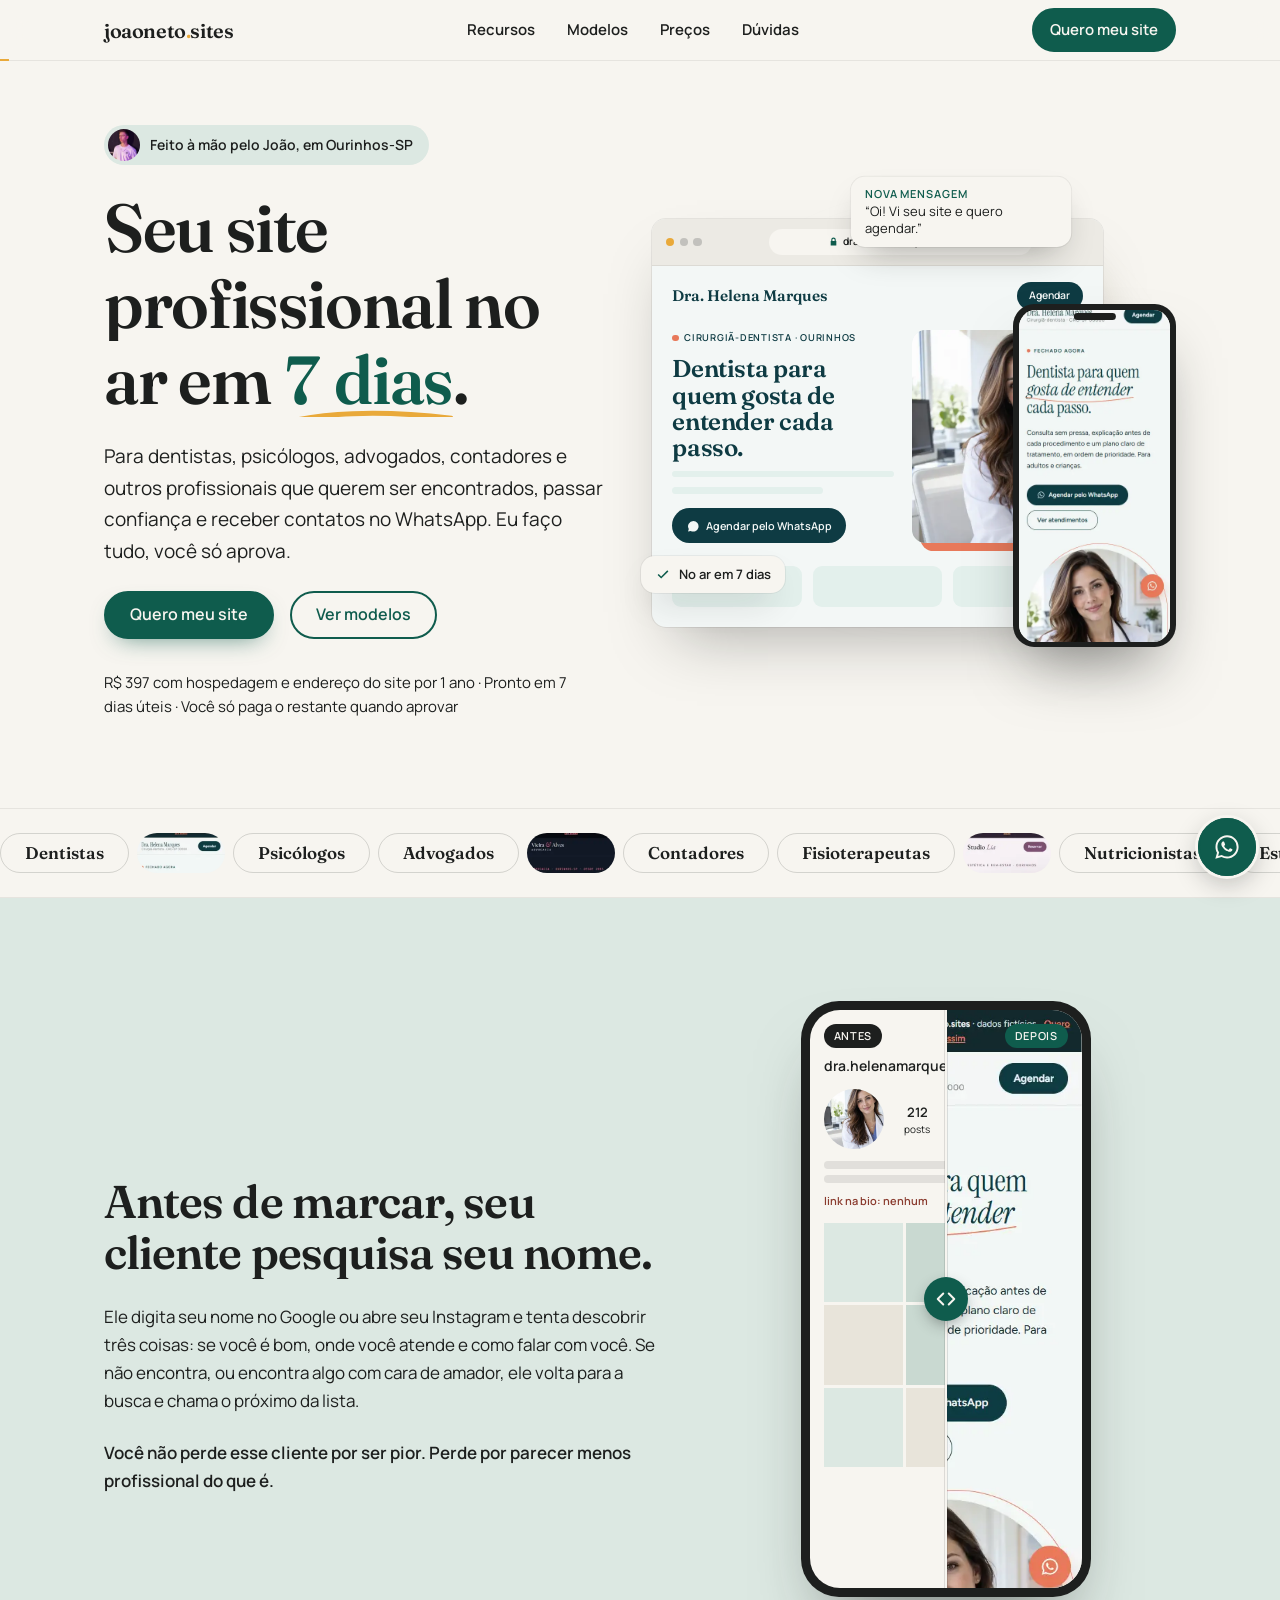
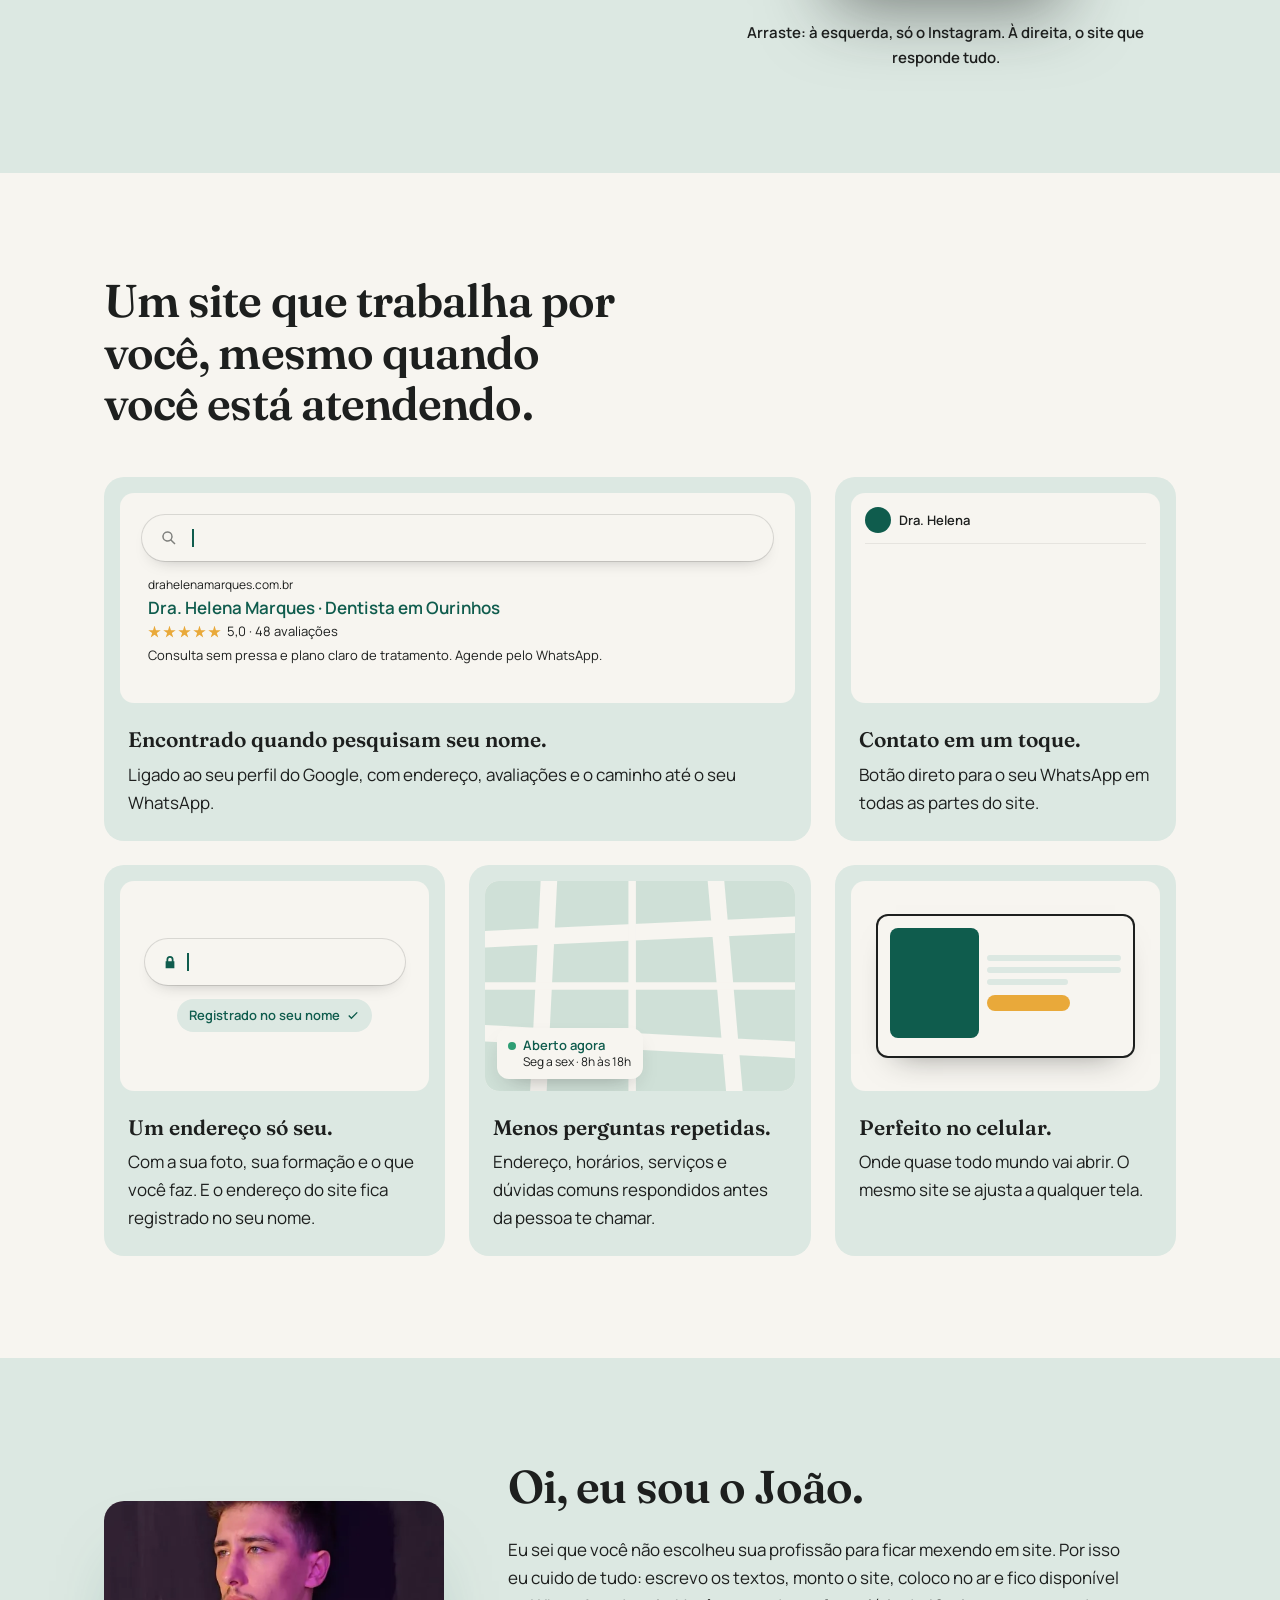
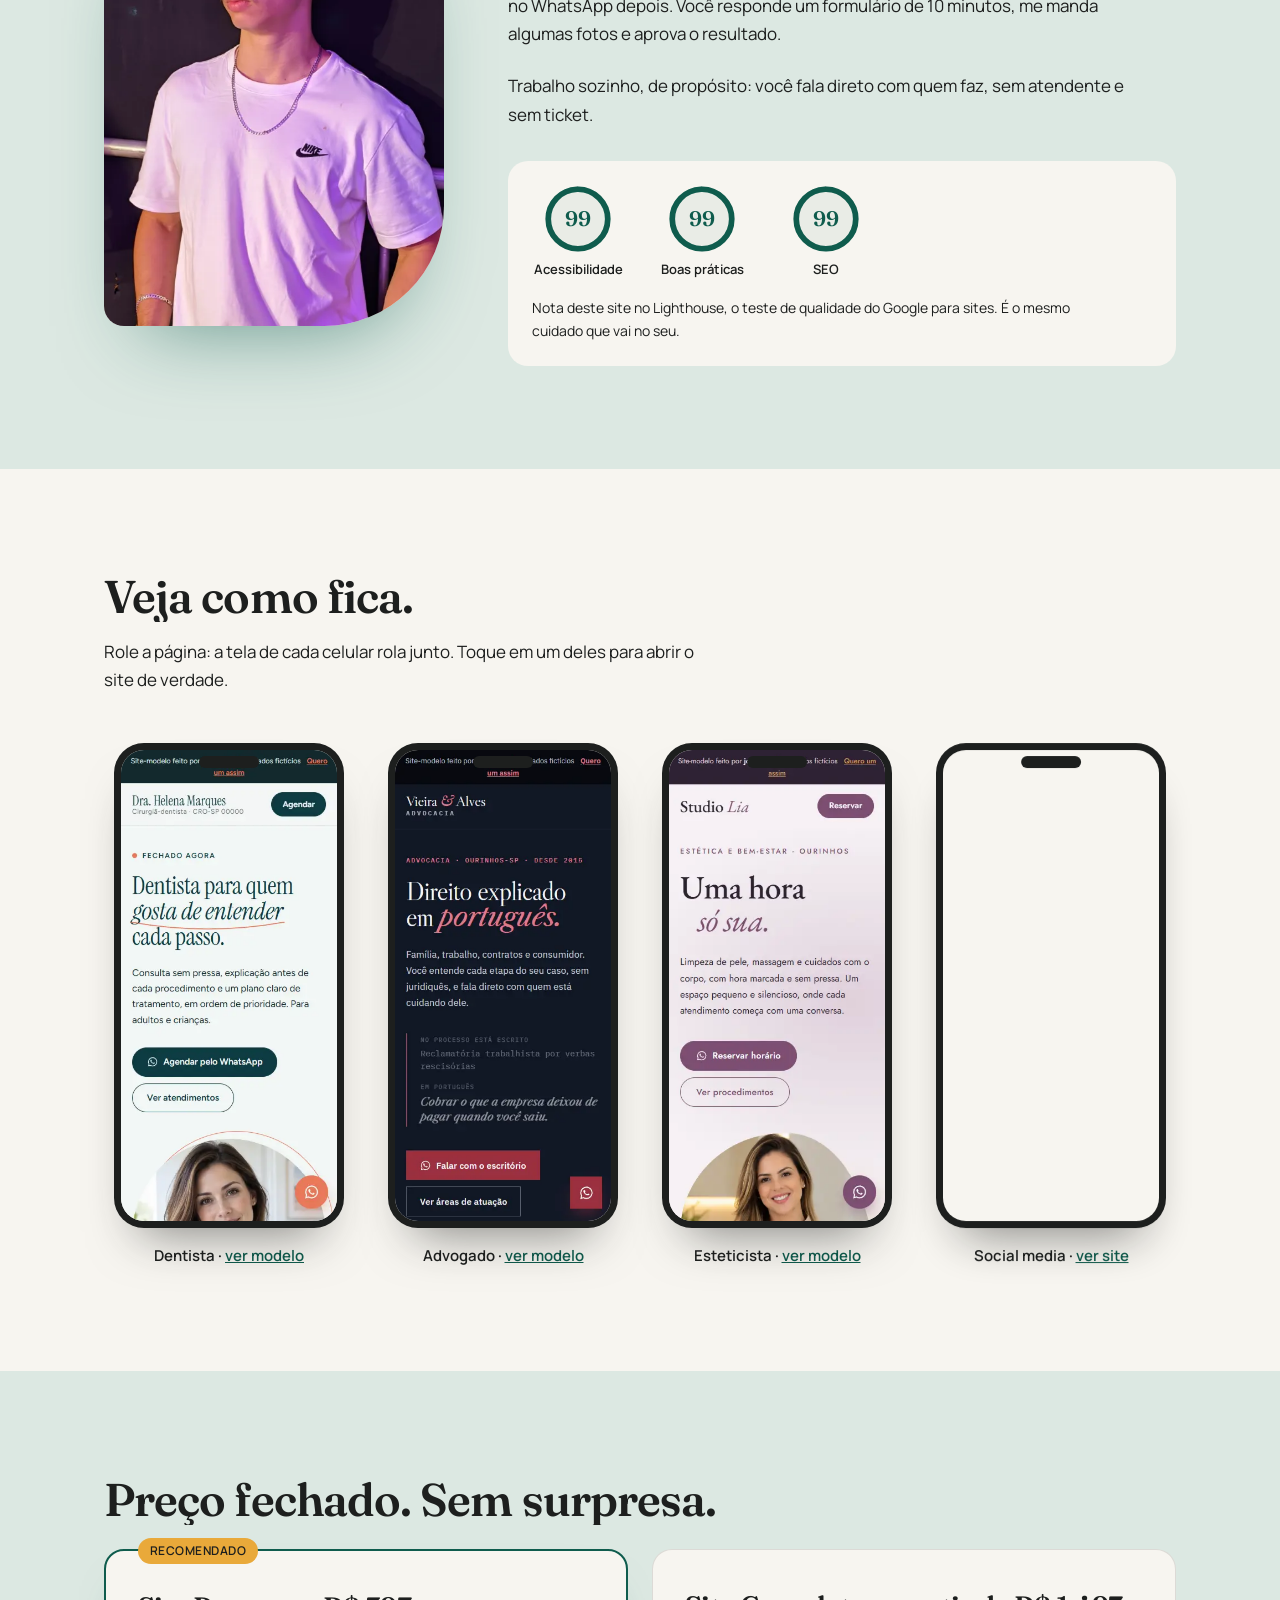
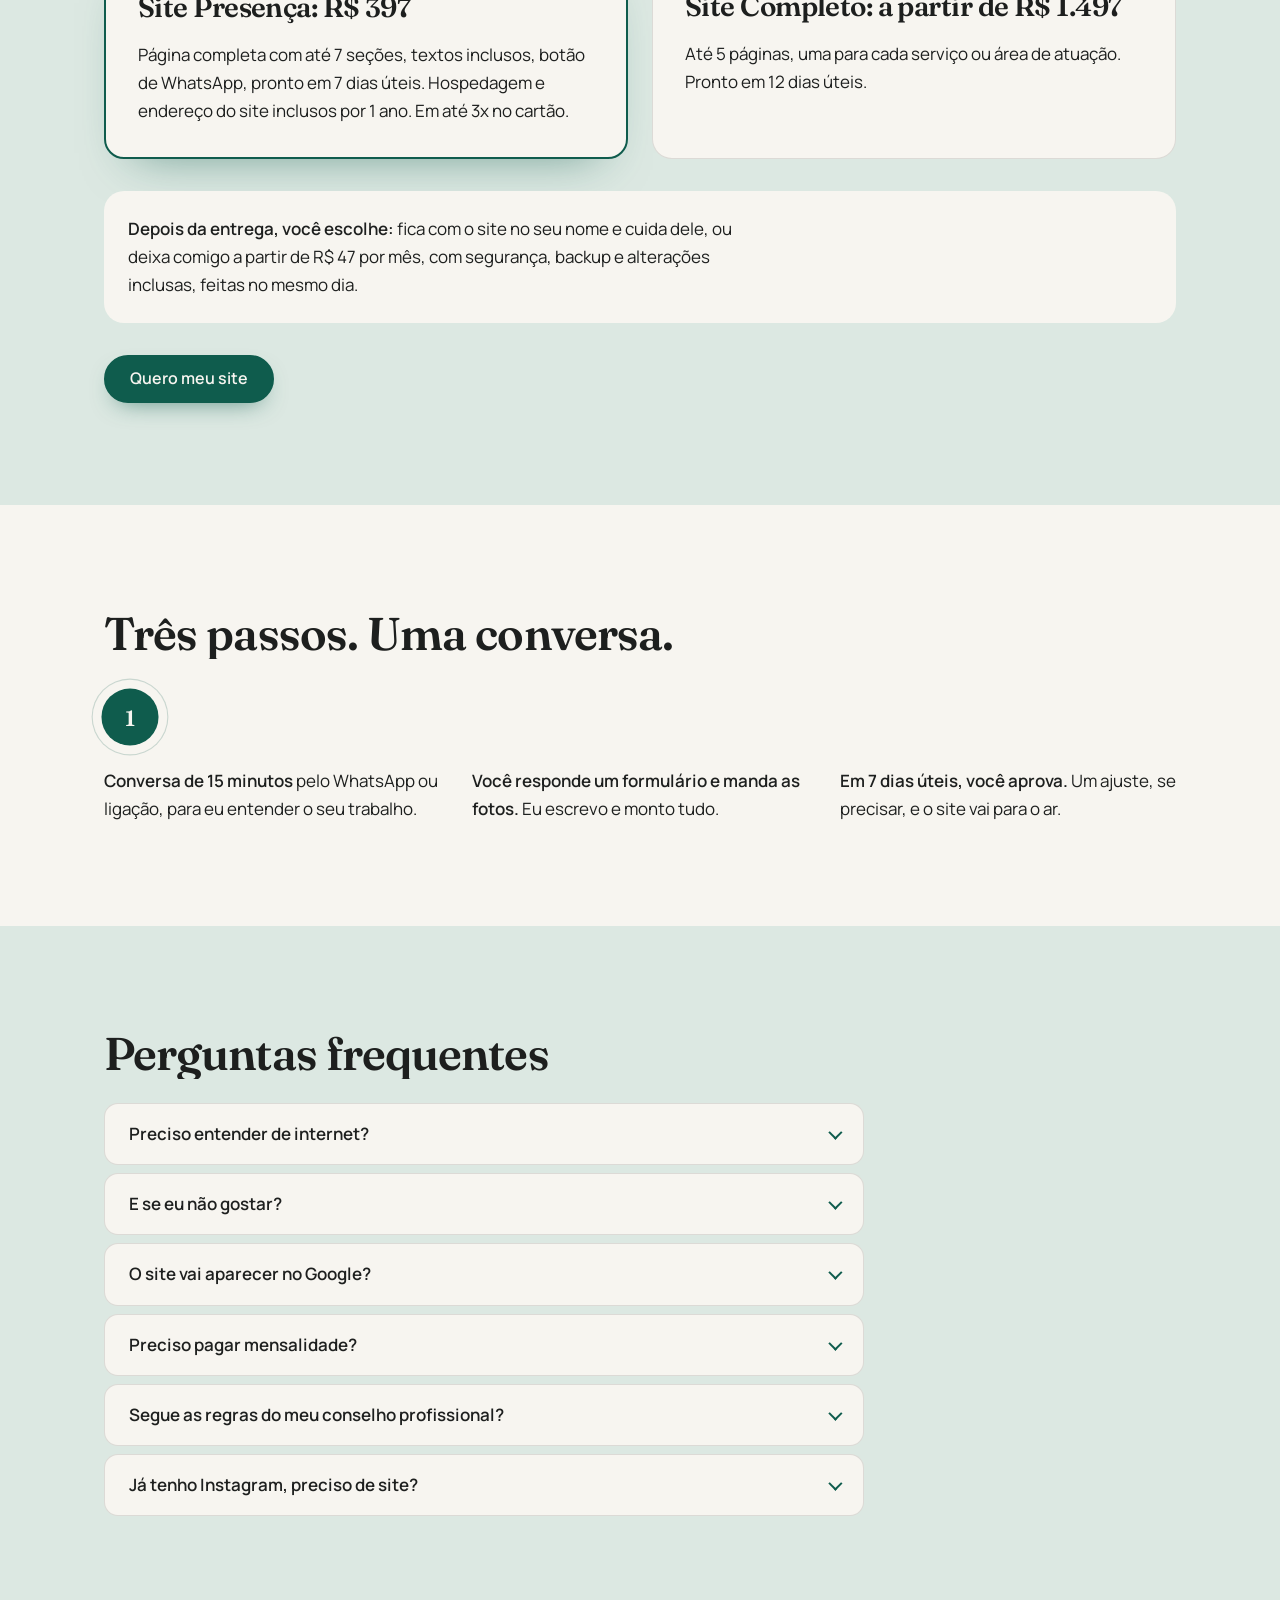
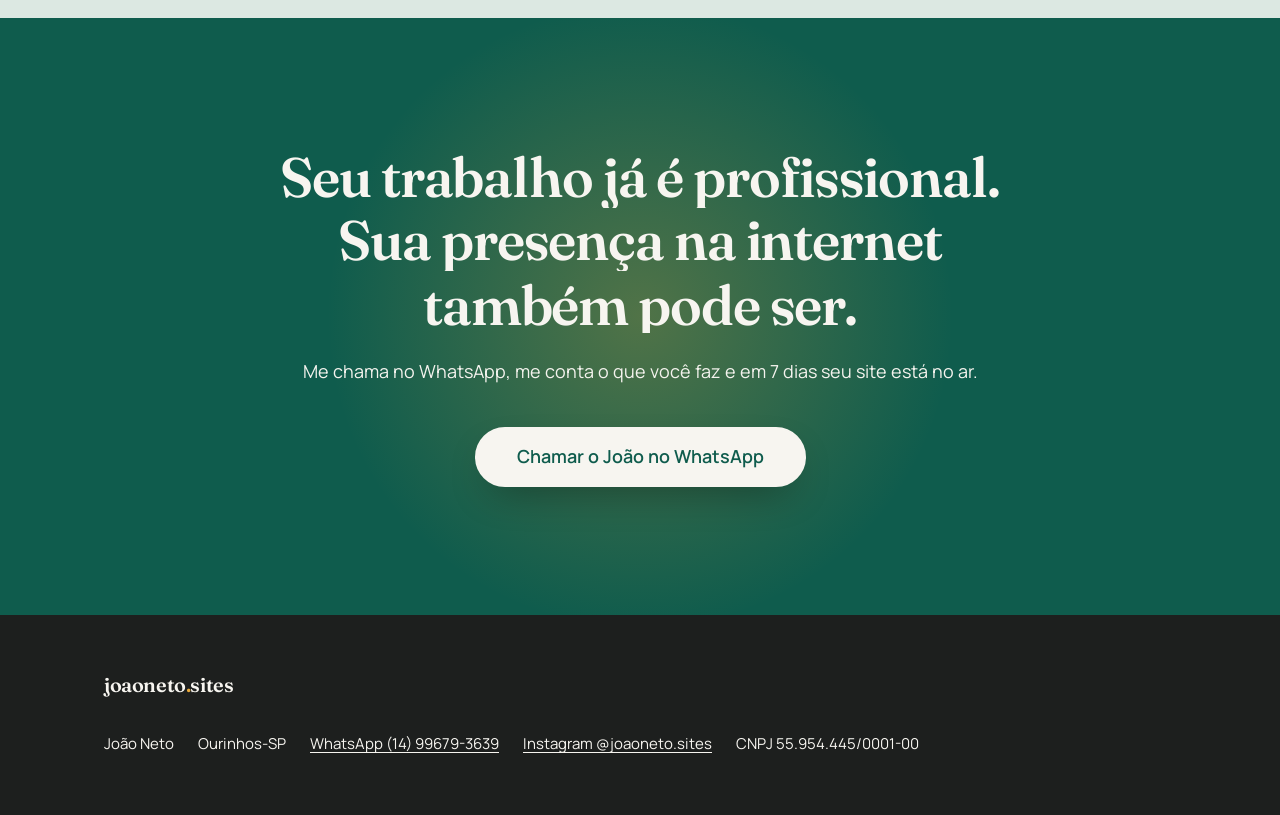
==== index.html @ f7bb44c8 "Faixa de profissoes: uma linha so, mais fina Co-Authored-By: Claude Opus 5.5 <noreply@anthropic.com>" ====
<!DOCTYPE html>
<html lang="pt-BR">
<head>
<meta charset="utf-8">
<meta name="viewport" content="width=device-width, initial-scale=1">

<title>joaoneto.sites | Sites profissionais para profissionais liberais</title>
<meta name="description" content="Sites profissionais para dentistas, psicólogos, advogados e contadores. Seu site no ar em 7 dias úteis por R$ 397, com hospedagem e domínio inclusos.">

<link rel="canonical" href="https://joaoneto-sites.vercel.app/">
<link rel="icon" href="assets/favicon.svg" type="image/svg+xml">
<link rel="apple-touch-icon" href="assets/apple-touch-icon.png">

<meta property="og:type" content="website">
<meta property="og:site_name" content="joaoneto.sites">
<meta property="og:locale" content="pt_BR">
<meta property="og:url" content="https://joaoneto-sites.vercel.app/">
<meta property="og:title" content="joaoneto.sites | Sites profissionais para profissionais liberais">
<meta property="og:description" content="Seu site profissional no ar em 7 dias. R$ 397 com hospedagem e domínio por 1 ano. Eu faço tudo, você só aprova.">
<meta property="og:image" content="https://joaoneto-sites.vercel.app/assets/og.png">
<meta property="og:image:width" content="1200">
<meta property="og:image:height" content="630">
<meta property="og:image:alt" content="joaoneto.sites: seu site profissional no ar em 7 dias">
<meta name="twitter:card" content="summary_large_image">

<meta name="theme-color" content="#F7F5F0">

<link rel="preload" href="assets/fonts/fraunces-latin.woff2" as="font" type="font/woff2" crossorigin>
<link rel="preload" href="assets/fonts/manrope-latin.woff2" as="font" type="font/woff2" crossorigin>
<link rel="stylesheet" href="css/style.css">

<!-- boot.js marca que o JS existe antes da pintura; o resto so roda depois do HTML -->
<script src="js/boot.js"></script>
<script src="js/vendor/gsap.min.js" defer></script>
<script src="js/vendor/ScrollTrigger.min.js" defer></script>
<script src="js/vendor/SplitText.min.js" defer></script>
<script src="js/main.js" defer></script>
</head>
<body>

<a class="so-leitor" href="#conteudo">Ir para o conteúdo</a>

<header class="topo">
  <span class="progresso" aria-hidden="true"></span>
  <div class="envelope topo__linha">
    <a class="logo" href="#conteudo">joaoneto<span class="logo__ponto">.</span>sites</a>

    <nav class="menu" aria-label="Seções">
      <a href="#recursos">Recursos</a>
      <a href="#modelos">Modelos</a>
      <a href="#precos">Preços</a>
      <a href="#duvidas">Dúvidas</a>
    </nav>

    <a class="botao botao--primario botao--pequeno"
       href="https://wa.me/5514996793639?text=Oi%2C%20Jo%C3%A3o!%20Vi%20seu%20site%20e%20quero%20saber%20mais%20sobre%20o%20meu.%20Sou%20%5Bprofiss%C3%A3o%5D%20em%20%5Bcidade%5D."
       target="_blank" rel="noopener">Quero meu site</a>
  </div>
</header>

<main id="conteudo">

  <!-- ==================================================================
       1. Cabecalho: texto + site-demonstracao se montando
       ================================================================== -->
  <section class="capa">
    <div class="envelope capa__grade">

      <div class="capa__texto-bloco">
        <p class="autor" data-surge>
          <img src="assets/joao.webp" width="40" height="40" alt="">
          Feito à mão pelo João, em Ourinhos-SP
        </p>

        <h1 id="capa-titulo">Seu site profissional no ar em <span class="destaque"><span class="destaque__num">7</span>&nbsp;dias<svg class="destaque__traco" viewBox="0 0 200 12" preserveAspectRatio="none" aria-hidden="true" focusable="false"><path d="M2 9c40-6 110-8 196-3"/></svg></span>.</h1>

        <p class="capa__texto" data-surge>Para dentistas, psicólogos, advogados, contadores e outros profissionais que querem ser encontrados, passar confiança e receber contatos no WhatsApp. Eu faço tudo, você só aprova.</p>

        <div class="botoes" data-surge>
          <a class="botao botao--primario botao--ima"
             href="https://wa.me/5514996793639?text=Oi%2C%20Jo%C3%A3o!%20Vi%20seu%20site%20e%20quero%20saber%20mais%20sobre%20o%20meu.%20Sou%20%5Bprofiss%C3%A3o%5D%20em%20%5Bcidade%5D."
             target="_blank" rel="noopener">Quero meu site</a>
          <a class="botao botao--secundario" href="#modelos">Ver modelos</a>
        </div>

        <p class="capa__linha" data-surge>R$ 397 com hospedagem e endereço do site por 1 ano · Pronto em 7 dias úteis · Você só paga o restante quando aprovar</p>
      </div>

      <!-- Demonstracao decorativa: um site de cliente se montando e trocando
           de profissao. O conteudo real da pagina nao depende dela. -->
      <div class="palco" aria-hidden="true">
        <div class="palco__brilho"></div>

        <div class="navegador" data-tema="dentista">
          <div class="navegador__barra">
            <span class="navegador__bolinhas"><i></i><i></i><i></i></span>
            <span class="navegador__endereco">
              <svg viewBox="0 0 16 16" focusable="false"><path d="M4 7V5a4 4 0 1 1 8 0v2h1v8H3V7h1Zm2 0h4V5a2 2 0 1 0-4 0v2Z"/></svg>
              <span data-demo="dominio">drahelenamarques.com.br</span>
            </span>
          </div>

          <div class="mini">
            <div class="mini__topo" data-monta>
              <b class="mini__nome" data-demo="nome">Dra. Helena Marques</b>
              <span class="mini__agendar">Agendar</span>
            </div>
            <div class="mini__capa">
              <div class="mini__texto">
                <span class="mini__rotulo" data-monta data-demo="rotulo">Cirurgiã-dentista · Ourinhos</span>
                <b class="mini__titulo" data-monta data-demo="titulo">Dentista para quem gosta de entender cada passo.</b>
                <span class="mini__linha" data-monta></span>
                <span class="mini__linha mini__linha--curta" data-monta></span>
                <span class="mini__cta" data-monta>
                  <svg viewBox="0 0 24 24" focusable="false"><path d="M12 2a10 10 0 0 0-8.6 15.1L2 22l5-1.3A10 10 0 1 0 12 2Z"/></svg>
                  Agendar pelo WhatsApp
                </span>
              </div>
              <div class="mini__foto" data-monta>
                <img data-demo="foto" src="assets/demo-dentista.webp" width="420" height="520" alt="">
              </div>
            </div>
            <div class="mini__cartoes">
              <i data-monta></i><i data-monta></i><i data-monta></i>
            </div>
          </div>
        </div>

        <div class="celular celular--palco">
          <div class="celular__tela">
            <img data-demo="rolagem" src="assets/rolagem-dentista.webp" width="390" height="3600" alt="">
          </div>
        </div>

        <span class="etiqueta etiqueta--prazo">
          <svg viewBox="0 0 16 16" focusable="false"><path d="M6.2 11.6 2.6 8l1.1-1.1 2.5 2.5 6.1-6.1 1.1 1.1z"/></svg>
          No ar em 7 dias
        </span>
        <span class="etiqueta etiqueta--zap">
          <b>Nova mensagem</b>
          “Oi! Vi seu site e quero agendar.”
        </span>
      </div>

    </div>
  </section>

  <!-- ==================================================================
       Faixas infinitas: profissoes atendidas
       ================================================================== -->
  <section class="faixas" aria-label="Profissões que já podem ter um site assim">
    <div class="faixa">
      <ul class="faixa__trilho">
        <li>Dentistas</li>
        <li class="faixa__foto"><img src="assets/faixa-dentista.webp" width="264" height="120" alt="" loading="lazy"></li>
        <li>Psicólogos</li>
        <li>Advogados</li>
        <li class="faixa__foto"><img src="assets/faixa-advocacia.webp" width="264" height="120" alt="" loading="lazy"></li>
        <li>Contadores</li>
        <li>Fisioterapeutas</li>
        <li class="faixa__foto"><img src="assets/faixa-estetica.webp" width="264" height="120" alt="" loading="lazy"></li>
        <li>Nutricionistas</li>
        <li>Esteticistas</li>
        <li class="faixa__foto"><img src="assets/faixa-thaina.webp" width="264" height="120" alt="" loading="lazy"></li>
        <li>Médicos</li>
        <li>Veterinários</li>
        <li>Arquitetos</li>
      </ul>
      <ul class="faixa__trilho" aria-hidden="true">
        <li>Dentistas</li>
        <li class="faixa__foto"><img src="assets/faixa-dentista.webp" width="264" height="120" alt="" loading="lazy"></li>
        <li>Psicólogos</li>
        <li>Advogados</li>
        <li class="faixa__foto"><img src="assets/faixa-advocacia.webp" width="264" height="120" alt="" loading="lazy"></li>
        <li>Contadores</li>
        <li>Fisioterapeutas</li>
        <li class="faixa__foto"><img src="assets/faixa-estetica.webp" width="264" height="120" alt="" loading="lazy"></li>
        <li>Nutricionistas</li>
        <li>Esteticistas</li>
        <li class="faixa__foto"><img src="assets/faixa-thaina.webp" width="264" height="120" alt="" loading="lazy"></li>
        <li>Médicos</li>
        <li>Veterinários</li>
        <li>Arquitetos</li>
      </ul>
    </div>
  </section>

  <!-- ==================================================================
       2. O que esta em jogo + antes e depois
       ================================================================== -->
  <section class="secao secao--salvia" aria-labelledby="t-jogo">
    <div class="envelope jogo">
      <div>
        <h2 id="t-jogo" data-linhas>Antes de marcar, seu cliente pesquisa seu nome.</h2>

        <p data-surge>Ele digita seu nome no Google ou abre seu Instagram e tenta descobrir três coisas: se você é bom, onde você atende e como falar com você. Se não encontra, ou encontra algo com cara de amador, ele volta para a busca e chama o próximo da lista.</p>

        <p data-surge><b>Você não perde esse cliente por ser pior. Perde por parecer menos profissional do que é.</b></p>
      </div>

      <figure class="comparar" data-surge>
        <div class="comparar__celular">
         <div class="comparar__area">
          <!-- Antes: so o perfil do Instagram -->
          <div class="comparar__antes" aria-hidden="true">
            <div class="insta">
              <div class="insta__topo">dra.helenamarques</div>
              <div class="insta__perfil">
                <img src="assets/demo-dentista.webp" width="420" height="520" alt="" loading="lazy">
                <div class="insta__numeros"><span><b>212</b>posts</span><span><b>1.043</b>seguidores</span><span><b>318</b>seguindo</span></div>
              </div>
              <span class="insta__linha"></span>
              <span class="insta__linha insta__linha--curta"></span>
              <span class="insta__link">link na bio: nenhum</span>
              <div class="insta__grade"><i></i><i></i><i></i><i></i><i></i><i></i><i></i><i></i><i></i></div>
            </div>
          </div>
          <!-- Depois: o site pronto -->
          <div class="comparar__depois" aria-hidden="true">
            <img src="assets/rolagem-dentista.webp" width="390" height="3600" alt="" loading="lazy">
          </div>
          <span class="comparar__rotulo comparar__rotulo--antes" aria-hidden="true">Antes</span>
          <span class="comparar__rotulo comparar__rotulo--depois" aria-hidden="true">Depois</span>
          <span class="comparar__linha" aria-hidden="true"></span>
          <input class="comparar__controle" type="range" min="0" max="100" value="50"
                 aria-label="Comparar antes e depois: arraste para os lados">
         </div>
        </div>
        <figcaption>Arraste: à esquerda, só o Instagram. À direita, o site que responde tudo.</figcaption>
      </figure>
    </div>
  </section>

  <!-- ==================================================================
       3. Recursos, cada um funcionando
       ================================================================== -->
  <section class="secao" id="recursos" aria-labelledby="t-ganha">
    <div class="envelope">
      <h2 id="t-ganha" data-linhas>Um site que trabalha por você, mesmo quando você está atendendo.</h2>

      <ul class="recursos">

        <li class="recurso recurso--google" data-surge>
          <div class="demo demo--google" aria-hidden="true">
            <div class="busca"><svg viewBox="0 0 24 24" focusable="false"><path d="M10 3a7 7 0 1 0 4.2 12.6l5.1 5.1 1.4-1.4-5.1-5.1A7 7 0 0 0 10 3Zm0 2a5 5 0 1 1 0 10 5 5 0 0 1 0-10Z"/></svg><span data-digita="dra helena marques ourinhos">dra helena marques ourinhos</span><i class="cursor"></i></div>
            <div class="resultado">
              <span class="resultado__url">drahelenamarques.com.br</span>
              <b class="resultado__titulo">Dra. Helena Marques · Dentista em Ourinhos</b>
              <span class="resultado__nota"><span class="estrelas"><i></i><i></i><i></i><i></i><i></i></span> 5,0 · 48 avaliações</span>
              <span class="resultado__texto">Consulta sem pressa e plano claro de tratamento. Agende pelo WhatsApp.</span>
            </div>
          </div>
          <b>Encontrado quando pesquisam seu nome.</b>
          <p>Ligado ao seu perfil do Google, com endereço, avaliações e o caminho até o seu WhatsApp.</p>
        </li>

        <li class="recurso recurso--zap" data-surge>
          <div class="demo demo--zap" aria-hidden="true">
            <div class="zapdemo">
              <div class="zapdemo__topo"><i></i><b>Dra. Helena</b></div>
              <span class="bolha bolha--dele">Oi! Vi seu site e quero agendar uma avaliação.</span>
              <div class="zapdemo__resposta">
                <span class="digitando"><i></i><i></i><i></i></span>
                <span class="bolha bolha--sua">Claro! Tenho quinta às 14h. Pode ser?</span>
              </div>
            </div>
          </div>
          <b>Contato em um toque.</b>
          <p>Botão direto para o seu WhatsApp em todas as partes do site.</p>
        </li>

        <li class="recurso recurso--endereco" data-surge>
          <div class="demo demo--endereco" aria-hidden="true">
            <div class="barra-url"><svg viewBox="0 0 16 16" focusable="false"><path d="M4 7V5a4 4 0 1 1 8 0v2h1v8H3V7h1Zm2 0h4V5a2 2 0 1 0-4 0v2Z"/></svg><span data-digita="seunome.com.br">seunome.com.br</span><i class="cursor"></i></div>
            <span class="registro">Registrado no seu nome <svg viewBox="0 0 16 16" focusable="false"><path d="M6.2 11.6 2.6 8l1.1-1.1 2.5 2.5 6.1-6.1 1.1 1.1z"/></svg></span>
          </div>
          <b>Um endereço só seu.</b>
          <p>Com a sua foto, sua formação e o que você faz. E o endereço do site fica registrado no seu nome.</p>
        </li>

        <li class="recurso recurso--mapa" data-surge>
          <div class="demo demo--mapa" aria-hidden="true">
            <svg class="mapa" viewBox="0 0 240 140" preserveAspectRatio="xMidYMid slice" focusable="false">
              <path class="mapa__quadra" d="M0 0h240v140H0z"/>
              <path class="mapa__rua" d="M-10 40 250 28M-10 100l260 14M60-10l-8 160M170-10l14 160"/>
              <path class="mapa__rua mapa__rua--fina" d="M-10 70h260M115-10v160"/>
            </svg>
            <span class="pino"><svg viewBox="0 0 24 32" focusable="false"><path d="M12 0a12 12 0 0 0-12 12c0 9 12 20 12 20s12-11 12-20A12 12 0 0 0 12 0Zm0 17a5 5 0 1 1 0-10 5 5 0 0 1 0 10Z"/></svg></span>
            <span class="horario"><b>Aberto agora</b>Seg a sex · 8h às 18h</span>
          </div>
          <b>Menos perguntas repetidas.</b>
          <p>Endereço, horários, serviços e dúvidas comuns respondidos antes da pessoa te chamar.</p>
        </li>

        <li class="recurso recurso--celular" data-surge>
          <div class="demo demo--celular" aria-hidden="true">
            <div class="responsivo">
              <div class="responsivo__caixa">
                <span class="responsivo__foto"></span>
                <span class="responsivo__textos"><i></i><i></i><i class="curta"></i><b></b></span>
              </div>
            </div>
          </div>
          <b>Perfeito no celular.</b>
          <p>Onde quase todo mundo vai abrir. O mesmo site se ajusta a qualquer tela.</p>
        </li>

      </ul>
    </div>
  </section>

  <!-- ==================================================================
       4. Quem faz
       ================================================================== -->
  <section class="secao secao--salvia" aria-labelledby="t-quem">
    <div class="envelope">
      <div class="quemfaz">

        <figure class="retrato" data-surge>
          <img src="assets/joao.webp" width="600" height="800"
               alt="João Neto, que faz os sites" loading="lazy" decoding="async">
        </figure>

        <div>
          <h2 id="t-quem" data-linhas>Oi, eu sou o João.</h2>

          <p data-surge>Eu sei que você não escolheu sua profissão para ficar mexendo em site. Por isso eu cuido de tudo: escrevo os textos, monto o site, coloco no ar e fico disponível no WhatsApp depois. Você responde um formulário de 10 minutos, me manda algumas fotos e aprova o resultado.</p>

          <p data-surge>Trabalho sozinho, de propósito: você fala direto com quem faz, sem atendente e sem ticket.</p>

          <div class="notas" data-surge>
            <ul class="notas__lista">
              <li class="nota"><svg viewBox="0 0 48 48" aria-hidden="true" focusable="false"><circle class="nota__fundo" cx="24" cy="24" r="21"/><circle class="nota__arco" cx="24" cy="24" r="21" pathLength="100"/></svg><b class="nota__valor">100</b><span>Acessibilidade</span></li>
              <li class="nota"><svg viewBox="0 0 48 48" aria-hidden="true" focusable="false"><circle class="nota__fundo" cx="24" cy="24" r="21"/><circle class="nota__arco" cx="24" cy="24" r="21" pathLength="100"/></svg><b class="nota__valor">100</b><span>Boas práticas</span></li>
              <li class="nota"><svg viewBox="0 0 48 48" aria-hidden="true" focusable="false"><circle class="nota__fundo" cx="24" cy="24" r="21"/><circle class="nota__arco" cx="24" cy="24" r="21" pathLength="100"/></svg><b class="nota__valor">100</b><span>SEO</span></li>
            </ul>
            <p class="notas__legenda">Nota deste site no Lighthouse, o teste de qualidade do Google para sites. É o mesmo cuidado que vai no seu.</p>
          </div>

          <!-- [DEPOIMENTOS] Nada inventado: a lista só entra quando houver
               2 ou 3 depoimentos reais. Modelo de um item:
               <ul class="cartoes depoimentos">
                 <li class="cartao">
                   <p>"texto exato do depoimento"</p>
                   <b>Nome · Profissão, cidade</b>
                 </li>
               </ul> -->
        </div>

      </div>
    </div>
  </section>

  <!-- ==================================================================
       5. Modelos e trabalhos: a tela rola junto com a pagina
       ================================================================== -->
  <section class="secao" id="modelos" aria-labelledby="t-modelos">
    <div class="envelope">
      <h2 id="t-modelos" data-linhas>Veja como fica.</h2>
      <p class="secao__apoio" data-surge>Role a página: a tela de cada celular rola junto. Toque em um deles para abrir o site de verdade.</p>

      <ul class="galeria">

        <li data-surge>
          <figure class="pecas">
            <a class="celular" href="https://joaoneto-modelo-dentista.vercel.app" target="_blank" rel="noopener">
              <div class="celular__tela">
                <img src="assets/rolagem-dentista.webp" width="390" height="3600"
                     alt="Site-modelo de dentista, aberto no celular" loading="lazy" decoding="async">
              </div>
            </a>
            <figcaption>Dentista · <a href="https://joaoneto-modelo-dentista.vercel.app" target="_blank" rel="noopener">ver modelo</a></figcaption>
          </figure>
        </li>

        <li data-surge>
          <figure class="pecas">
            <a class="celular" href="https://joaoneto-modelo-advocacia.vercel.app" target="_blank" rel="noopener">
              <div class="celular__tela">
                <img src="assets/rolagem-advocacia.webp" width="390" height="3600"
                     alt="Site-modelo de escritório de advocacia, aberto no celular" loading="lazy" decoding="async">
              </div>
            </a>
            <figcaption>Advogado · <a href="https://joaoneto-modelo-advocacia.vercel.app" target="_blank" rel="noopener">ver modelo</a></figcaption>
          </figure>
        </li>

        <li data-surge>
          <figure class="pecas">
            <a class="celular" href="https://joaoneto-modelo-estetica.vercel.app" target="_blank" rel="noopener">
              <div class="celular__tela">
                <img src="assets/rolagem-estetica.webp" width="390" height="3600"
                     alt="Site-modelo de estúdio de estética, aberto no celular" loading="lazy" decoding="async">
              </div>
            </a>
            <figcaption>Esteticista · <a href="https://joaoneto-modelo-estetica.vercel.app" target="_blank" rel="noopener">ver modelo</a></figcaption>
          </figure>
        </li>

        <li data-surge>
          <figure class="pecas">
            <a class="celular" href="https://thainadias.vercel.app" target="_blank" rel="noopener">
              <div class="celular__tela">
                <img src="assets/rolagem-thaina.webp" width="390" height="3600"
                     alt="Site da Thainá Dias, social media, feito pelo João e aberto no celular"
                     loading="lazy" decoding="async">
              </div>
            </a>
            <figcaption>Social media · <a href="https://thainadias.vercel.app" target="_blank" rel="noopener">ver site</a></figcaption>
          </figure>
        </li>

      </ul>
    </div>
  </section>

  <!-- ==================================================================
       6. Precos
       ================================================================== -->
  <section class="secao secao--salvia" id="precos" aria-labelledby="t-precos">
    <div class="envelope">
      <h2 id="t-precos" data-linhas>Preço fechado. Sem surpresa.</h2>

      <div class="planos">
        <article class="plano plano--destaque" data-surge>
          <span class="plano__selo">Recomendado</span>
          <h3 class="plano__nome">Site Presença: R$ 397</h3>
          <p>Página completa com até 7 seções, textos inclusos, botão de WhatsApp, pronto em 7 dias úteis. Hospedagem e endereço do site inclusos por 1 ano. Em até 3x no cartão.</p>
        </article>

        <article class="plano" data-surge>
          <h3 class="plano__nome">Site Completo: a partir de R$ 1.497</h3>
          <p>Até 5 páginas, uma para cada serviço ou área de atuação. Pronto em 12 dias úteis.</p>
        </article>
      </div>

      <div class="escolha" data-surge>
        <p><b>Depois da entrega, você escolhe:</b> fica com o site no seu nome e cuida dele, ou deixa comigo a partir de R$ 47 por mês, com segurança, backup e alterações inclusas, feitas no mesmo dia.</p>
      </div>

      <a class="botao botao--primario botao--ima"
         href="https://wa.me/5514996793639?text=Oi%2C%20Jo%C3%A3o!%20Vi%20seu%20site%20e%20quero%20saber%20mais%20sobre%20o%20meu.%20Sou%20%5Bprofiss%C3%A3o%5D%20em%20%5Bcidade%5D."
         target="_blank" rel="noopener">Quero meu site</a>
    </div>
  </section>

  <!-- ==================================================================
       7. Como funciona
       ================================================================== -->
  <section class="secao" aria-labelledby="t-como">
    <div class="envelope">
      <h2 id="t-como" data-linhas>Três passos. Uma conversa.</h2>

      <ol class="passos">
        <li class="passo">
          <p><b>Conversa de 15 minutos</b> pelo WhatsApp ou ligação, para eu entender o seu trabalho.</p>
        </li>
        <li class="passo">
          <p><b>Você responde um formulário e manda as fotos.</b> Eu escrevo e monto tudo.</p>
        </li>
        <li class="passo">
          <p><b>Em 7 dias úteis, você aprova.</b> Um ajuste, se precisar, e o site vai para o ar.</p>
        </li>
      </ol>
    </div>
  </section>

  <!-- ==================================================================
       8. Perguntas frequentes
       ================================================================== -->
  <section class="secao secao--salvia" id="duvidas" aria-labelledby="t-faq">
    <div class="envelope">
      <h2 id="t-faq" data-linhas>Perguntas frequentes</h2>

      <div class="faq">
        <details>
          <summary>Preciso entender de internet?</summary>
          <p class="faq__resposta">Não. Você só responde um formulário e aprova.</p>
        </details>

        <details>
          <summary>E se eu não gostar?</summary>
          <p class="faq__resposta">Você só paga a segunda metade quando aprovar. Antes de publicar, tem uma rodada de ajustes.</p>
        </details>

        <details>
          <summary>O site vai aparecer no Google?</summary>
          <p class="faq__resposta">Ele é feito para ser encontrado quando alguém pesquisa seu nome e é ligado ao seu perfil do Google. Posição em buscas genéricas ninguém sério garante.</p>
        </details>

        <details>
          <summary>Preciso pagar mensalidade?</summary>
          <p class="faq__resposta">Não. Hospedagem e endereço do site do 1º ano já estão no preço, e o plano de manutenção é opcional. Sem plano, o site fica na sua conta e você cuida dele.</p>
        </details>

        <details>
          <summary>Segue as regras do meu conselho profissional?</summary>
          <p class="faq__resposta">Sim. Os textos seguem as regras de publicidade da sua profissão, e você aprova tudo antes de publicar.</p>
        </details>

        <details>
          <summary>Já tenho Instagram, preciso de site?</summary>
          <p class="faq__resposta">O Instagram mostra o seu dia a dia. O site responde quem pesquisa seu nome e quer decidir rápido.</p>
        </details>
      </div>
    </div>
  </section>

  <!-- ==================================================================
       9. Fechamento
       ================================================================== -->
  <section class="secao fechamento" aria-labelledby="t-fim">
    <div class="envelope">
      <h2 id="t-fim" data-linhas>Seu trabalho já é profissional. Sua presença na internet também pode ser.</h2>

      <p data-surge>Me chama no WhatsApp, me conta o que você faz e em 7 dias seu site está no ar.</p>

      <a class="botao botao--claro botao--grande botao--ima"
         href="https://wa.me/5514996793639?text=Oi%2C%20Jo%C3%A3o!%20Vi%20seu%20site%20e%20quero%20saber%20mais%20sobre%20o%20meu.%20Sou%20%5Bprofiss%C3%A3o%5D%20em%20%5Bcidade%5D."
         target="_blank" rel="noopener">Chamar o João no WhatsApp</a>
    </div>
  </section>

</main>

<!-- ====================================================================
     Rodape
     ==================================================================== -->
<footer class="rodape">
  <div class="envelope">
    <span class="logo">joaoneto<span class="logo__ponto">.</span>sites</span>

    <ul class="rodape__dados">
      <li>João Neto</li>
      <li>Ourinhos-SP</li>
      <li>
        <a href="https://wa.me/5514996793639?text=Oi%2C%20Jo%C3%A3o!%20Vi%20seu%20site%20e%20quero%20saber%20mais%20sobre%20o%20meu.%20Sou%20%5Bprofiss%C3%A3o%5D%20em%20%5Bcidade%5D."
           target="_blank" rel="noopener">WhatsApp (14) 99679-3639</a>
      </li>
      <li>
        <a href="https://instagram.com/joaoneto.sites" target="_blank" rel="noopener">Instagram @joaoneto.sites</a>
      </li>
      <li>CNPJ 55.954.445/0001-00</li>
    </ul>
  </div>
</footer>

<!-- Botão fixo de WhatsApp, em Verde Consultório (não o verde do app) -->
<a class="zap"
   href="https://wa.me/5514996793639?text=Oi%2C%20Jo%C3%A3o!%20Vi%20seu%20site%20e%20quero%20saber%20mais%20sobre%20o%20meu.%20Sou%20%5Bprofiss%C3%A3o%5D%20em%20%5Bcidade%5D."
   target="_blank" rel="noopener" aria-label="Falar com o João no WhatsApp">
  <svg viewBox="0 0 24 24" role="img" aria-hidden="true" focusable="false">
    <path d="M12.04 2C6.58 2 2.13 6.45 2.13 11.91c0 1.75.46 3.45 1.32 4.95L2 22l5.25-1.38a9.9 9.9 0 0 0 4.79 1.22h.01c5.46 0 9.91-4.45 9.91-9.91 0-2.65-1.03-5.14-2.9-7.01A9.82 9.82 0 0 0 12.04 2Zm0 18.13h-.01a8.2 8.2 0 0 1-4.19-1.15l-.3-.18-3.12.82.83-3.04-.2-.31a8.24 8.24 0 0 1-1.26-4.36c0-4.54 3.7-8.23 8.25-8.23 2.2 0 4.27.86 5.83 2.41a8.18 8.18 0 0 1 2.41 5.83c0 4.54-3.7 8.23-8.24 8.23Zm4.52-6.16c-.25-.12-1.47-.72-1.69-.81-.23-.08-.39-.12-.56.13-.16.25-.64.81-.79.97-.14.17-.29.19-.54.06-.25-.12-1.05-.39-1.99-1.23-.74-.66-1.23-1.47-1.38-1.72-.14-.25-.01-.39.11-.51.11-.11.25-.29.37-.43.13-.15.17-.25.25-.42.08-.17.04-.31-.02-.43-.06-.12-.54-1.34-.74-1.83-.19-.48-.39-.41-.54-.42h-.46c-.16 0-.41.06-.63.31-.21.25-.81.79-.81 1.94s.83 2.25.95 2.4c.12.17 1.63 2.6 3.96 3.55.55.24.99.38 1.33.49.56.18 1.07.15 1.47.09.45-.07 1.39-.57 1.58-1.12.2-.55.2-1.02.14-1.12-.06-.1-.23-.16-.48-.28Z"/>
  </svg>
</a>

<script type="application/ld+json">
{
  "@context": "https://schema.org",
  "@type": "ProfessionalService",
  "name": "joaoneto.sites",
  "url": "https://joaoneto-sites.vercel.app/",
  "description": "Sites profissionais para dentistas, psicólogos, advogados e contadores, no ar em 7 dias úteis.",
  "image": "https://joaoneto-sites.vercel.app/assets/og.png",
  "priceRange": "R$ 397 - R$ 1.497",
  "telephone": "+55 14 99679-3639",
  "founder": { "@type": "Person", "name": "João Neto" },
  "areaServed": { "@type": "City", "name": "Ourinhos-SP" },
  "address": {
    "@type": "PostalAddress",
    "addressLocality": "Ourinhos",
    "addressRegion": "SP",
    "addressCountry": "BR"
  },
  "sameAs": ["https://instagram.com/joaoneto.sites"]
}
</script>

</body>
</html>
---- css/style.css ----
/* ==========================================================================
   joaoneto.sites - estilos do site joaonetosites.com.br
   Paleta e tipografia conforme identidade/design-guide.md
   ========================================================================== */

/* --------------------------------------------------------------------------
   0. Fontes da web, servidas pelo proprio site (sem Google Fonts externo)
   Fraunces 600 e Manrope 400-600 (variavel), so latin e latin-ext.
   -------------------------------------------------------------------------- */
@font-face {
  font-family: "Fraunces";
  src: url("../assets/fonts/fraunces-latin-ext.woff2") format("woff2");
  font-weight: 600;
  font-display: swap;
  unicode-range: U+0100-02BA, U+02BD-02C5, U+02C7-02CC, U+02CE-02D7, U+02DD-02FF, U+0304, U+0308, U+0329, U+1D00-1DBF, U+1E00-1E9F, U+1EF2-1EFF, U+2020, U+20A0-20AB, U+20AD-20C0, U+2113, U+2C60-2C7F, U+A720-A7FF;
}

@font-face {
  font-family: "Fraunces";
  src: url("../assets/fonts/fraunces-latin.woff2") format("woff2");
  font-weight: 600;
  font-display: swap;
  unicode-range: U+0000-00FF, U+0131, U+0152-0153, U+02BB-02BC, U+02C6, U+02DA, U+02DC, U+0304, U+0308, U+0329, U+2000-206F, U+20AC, U+2122, U+2191, U+2193, U+2212, U+2215, U+FEFF, U+FFFD;
}

@font-face {
  font-family: "Manrope";
  src: url("../assets/fonts/manrope-latin-ext.woff2") format("woff2");
  font-weight: 400 600;
  font-display: swap;
  unicode-range: U+0100-02BA, U+02BD-02C5, U+02C7-02CC, U+02CE-02D7, U+02DD-02FF, U+0304, U+0308, U+0329, U+1D00-1DBF, U+1E00-1E9F, U+1EF2-1EFF, U+2020, U+20A0-20AB, U+20AD-20C0, U+2113, U+2C60-2C7F, U+A720-A7FF;
}

@font-face {
  font-family: "Manrope";
  src: url("../assets/fonts/manrope-latin.woff2") format("woff2");
  font-weight: 400 600;
  font-display: swap;
  unicode-range: U+0000-00FF, U+0131, U+0152-0153, U+02BB-02BC, U+02C6, U+02DA, U+02DC, U+0304, U+0308, U+0329, U+2000-206F, U+20AC, U+2122, U+2191, U+2193, U+2212, U+2215, U+FEFF, U+FFFD;
}

/* --------------------------------------------------------------------------
   0b. Fontes de reserva com metrica ajustada
   Sem isto o texto da capa pula quando a fonte da web acaba de carregar
   (CLS medido: 0,06). Os fatores vieram de medicao no navegador:
   Fraunces/Georgia = 0,902 e Manrope/Segoe UI = 1,036.
   ponytail: cobre Windows, macOS e iOS, onde Georgia e Segoe UI existem.
   No Android cai no serif/sans-serif do sistema, sem ajuste. Se aparecer
   salto no Android, medir Noto Serif e Roboto e acrescentar outra reserva.
   -------------------------------------------------------------------------- */
@font-face {
  font-family: "Fraunces reserva";
  src: local("Georgia"), local("Times New Roman");
  size-adjust: 90.2%;
  font-display: swap;
}

@font-face {
  font-family: "Manrope reserva";
  src: local("Segoe UI"), local("Helvetica Neue"), local("Arial");
  size-adjust: 103.6%;
  font-display: swap;
}

/* --------------------------------------------------------------------------
   1. Tokens
   -------------------------------------------------------------------------- */
:root {
  /* Cores da marca. Fora delas, so tons derivados destas (hover, mapa,
     demos) e as cores dos sites-modelo dentro do palco do cabecalho. */
  --papel: #F7F5F0;
  --grafite: #1D1F1E;
  --verde: #0F5C4D;
  --salvia: #DCE8E2;
  --ambar: #E9A93A;

  /* Tipografia */
  --fonte-titulo: "Fraunces", "Fraunces reserva", Georgia, serif;
  --fonte-texto: "Manrope", "Manrope reserva", -apple-system, "Segoe UI", sans-serif;

  /* Espacamento: multiplos de 8px */
  --e-1: 0.5rem;   /*  8px */
  --e-2: 1rem;     /* 16px */
  --e-3: 1.5rem;   /* 24px */
  --e-4: 2rem;     /* 32px */
  --e-5: 2.5rem;   /* 40px */
  --e-6: 3rem;     /* 48px */
  --e-8: 4rem;     /* 64px */
  --e-10: 5rem;    /* 80px */
  --e-12: 6rem;    /* 96px */

  /* Forma */
  --raio: 8px;
  --largura: 1120px;

  /* Sombras quase invisiveis */
  --sombra-1: 0 1px 2px rgba(29, 31, 30, 0.04);
  --sombra-2: 0 2px 8px rgba(29, 31, 30, 0.06);
}


/* --------------------------------------------------------------------------
   2. Reset e base
   -------------------------------------------------------------------------- */
*, *::before, *::after { box-sizing: border-box; }

html {
  scroll-behavior: smooth;
  -webkit-text-size-adjust: 100%;
  interpolate-size: allow-keywords; /* deixa o FAQ abrir com transicao */
}

/* Quem pede menos movimento ve tudo parado. iteration-count 1 impede que
   as faixas infinitas virem um pisca-pisca com duracao quase zero. */
@media (prefers-reduced-motion: reduce) {
  html { scroll-behavior: auto; }
  *, *::before, *::after {
    animation-duration: 0.01ms !important;
    animation-iteration-count: 1 !important;
    transition-duration: 0.01ms !important;
  }
}

body {
  margin: 0;
  background: var(--papel);
  color: var(--grafite);
  font-family: var(--fonte-texto);
  font-weight: 400;
  font-size: clamp(1rem, 0.96rem + 0.2vw, 1.0625rem);
  line-height: 1.65;
  overflow-x: hidden;
  -webkit-font-smoothing: antialiased;
}

img, svg { max-width: 100%; height: auto; display: block; }

h1, h2, h3 {
  font-family: var(--fonte-titulo);
  font-weight: 600;
  line-height: 1.12;
  letter-spacing: -0.02em;
  margin: 0 0 var(--e-3);
  text-wrap: balance;
}

h1 { font-size: clamp(2.375rem, 1.6rem + 3.6vw, 4.25rem); }
h2 { font-size: clamp(1.75rem, 1.35rem + 1.9vw, 2.875rem); max-width: 24ch; }
h3 { font-size: clamp(1.125rem, 1.05rem + 0.4vw, 1.3125rem); }

p { margin: 0 0 var(--e-3); max-width: 62ch; }
p:last-child { margin-bottom: 0; }

a { color: var(--verde); }

/* Foco visivel no teclado, nunca removido */
:focus-visible {
  outline: 3px solid var(--verde);
  outline-offset: 3px;
  border-radius: 4px;
}

/* Estados iniciais do que vai ser animado. So valem com a classe
   .movimento, que o boot.js poe quando ha JS e o usuario aceita movimento.
   Sem ela, tudo aparece pronto. */
.movimento [data-surge] { opacity: 0; transform: translateY(24px); }
.movimento [data-linhas],
.movimento #capa-titulo,
.movimento .palco .navegador,
.movimento .palco .celular--palco,
.movimento .palco .etiqueta,
.movimento .palco [data-monta] { visibility: hidden; }

/* --------------------------------------------------------------------------
   3. Layout
   -------------------------------------------------------------------------- */
.envelope {
  width: 100%;
  max-width: var(--largura);
  margin-inline: auto;
  padding-inline: var(--e-3);
}

.secao { padding-block: clamp(4.5rem, 8vw, 7.5rem); }
.secao--salvia { background: var(--salvia); }
.secao__apoio { margin-top: calc(-1 * var(--e-1)); margin-bottom: var(--e-6); }

/* ancoras nao ficam escondidas atras do topo fixo */
[id] { scroll-margin-top: 88px; }

/* Atalho "ir para o conteudo": escondido, aparece ao receber foco */
.so-leitor {
  position: absolute;
  left: -9999px;
  top: var(--e-1);
  z-index: 60;
  background: var(--verde);
  color: var(--papel);
  font-weight: 600;
  padding: var(--e-1) var(--e-2);
  border-radius: var(--raio);
  text-decoration: none;
  display: inline-flex;
  align-items: center;
  min-height: 44px;
}
.so-leitor:focus-visible {
  left: var(--e-2);
  outline-color: var(--grafite);
}

/* Depoimentos: cartao com a fonte em destaque abaixo da fala */
.cartoes { display: grid; gap: var(--e-2); margin: 0; padding: 0; list-style: none; }
.cartao { background: var(--papel); border-radius: var(--raio); padding: var(--e-3); }
.cartao b { display: block; font-weight: 600; }
.depoimentos .cartao b { margin: var(--e-1) 0 0; font-size: 0.875rem; }

/* --------------------------------------------------------------------------
   4. Logo e topo fixo
   -------------------------------------------------------------------------- */
.logo {
  font-family: var(--fonte-titulo);
  font-weight: 600;
  font-size: 1.25rem;
  letter-spacing: -0.02em;
  color: var(--grafite);
  text-decoration: none;
  /* alvo de toque de 44px sem crescer a caixa visual */
  display: inline-flex;
  align-items: center;
  min-height: 44px;
}
.logo__ponto { color: var(--ambar); }

.topo {
  position: sticky;
  top: 0;
  z-index: 40;
  padding-block: var(--e-1);
  background: rgba(247, 245, 240, 0.84);
  -webkit-backdrop-filter: blur(14px) saturate(1.3);
  backdrop-filter: blur(14px) saturate(1.3);
  border-bottom: 1px solid rgba(29, 31, 30, 0.08);
  transition: box-shadow 0.3s ease;
}
.topo.rolou { box-shadow: 0 10px 30px -18px rgba(29, 31, 30, 0.35); }

.topo__linha {
  display: flex;
  align-items: center;
  justify-content: space-between;
  gap: var(--e-3);
}

/* barra fina de progresso da leitura */
.progresso {
  position: absolute;
  left: 0;
  bottom: -1px;
  width: 100%;
  height: 2px;
  background: var(--ambar);
  transform: scaleX(0);
  transform-origin: left;
}

.menu { display: none; gap: var(--e-4); }
.menu a {
  position: relative;
  display: inline-flex;
  align-items: center;
  min-height: 44px;
  color: var(--grafite);
  font-weight: 600;
  font-size: 0.9375rem;
  text-decoration: none;
}
.menu a::after {
  content: "";
  position: absolute;
  left: 0;
  right: 0;
  bottom: 9px;
  height: 2px;
  background: var(--ambar);
  transform: scaleX(0);
  transform-origin: right;
  transition: transform 0.35s cubic-bezier(0.2, 0.8, 0.2, 1);
}
.menu a:hover::after { transform: scaleX(1); transform-origin: left; }

/* --------------------------------------------------------------------------
   5. Botoes - alvo de toque minimo 44px
   -------------------------------------------------------------------------- */
.botao {
  display: inline-flex;
  align-items: center;
  justify-content: center;
  gap: var(--e-1);
  min-height: 48px;
  padding: var(--e-1) var(--e-3);
  border: 2px solid var(--verde);
  border-radius: 999px;
  font-family: var(--fonte-texto);
  font-weight: 600;
  font-size: 1rem;
  line-height: 1.3;
  text-align: center;
  text-decoration: none;
  cursor: pointer;
  transition: background-color 0.25s ease, color 0.25s ease, box-shadow 0.35s ease;
}

.botao--primario {
  background: var(--verde);
  color: var(--papel);
  box-shadow: 0 10px 24px -12px rgba(15, 92, 77, 0.7);
}
.botao--primario:hover {
  background: #0B4A3E;
  box-shadow: 0 16px 32px -12px rgba(15, 92, 77, 0.75), 0 0 0 6px rgba(15, 92, 77, 0.12);
}

.botao--secundario {
  background: transparent;
  color: var(--verde);
}
.botao--secundario:hover { background: var(--salvia); }

.botao--claro {
  background: var(--papel);
  border-color: var(--papel);
  color: var(--verde);
  box-shadow: 0 16px 40px -16px rgba(0, 0, 0, 0.45);
}
.botao--claro:hover { box-shadow: 0 20px 44px -16px rgba(0, 0, 0, 0.5), 0 0 0 8px rgba(247, 245, 240, 0.16); }

.botao--pequeno {
  min-height: 44px;
  padding: 6px var(--e-2);
  font-size: 0.9375rem;
  box-shadow: none;
}

.botao--grande {
  min-height: 60px;
  padding-inline: var(--e-5);
  font-size: clamp(1rem, 0.95rem + 0.25vw, 1.125rem);
}

.botoes {
  display: flex;
  flex-wrap: wrap;
  gap: var(--e-2);
  margin-bottom: var(--e-3);
}

/* --------------------------------------------------------------------------
   6. Cabecalho (secao 1): texto + palco com o site se montando
   -------------------------------------------------------------------------- */
.capa {
  position: relative;
  padding-block: clamp(2.5rem, 5vw, 4.5rem) clamp(3.5rem, 7vw, 6rem);
  overflow: hidden;
}

.capa__grade { display: grid; gap: var(--e-8); align-items: center; }

.autor {
  display: inline-flex;
  align-items: center;
  gap: 10px;
  max-width: none;
  margin-bottom: var(--e-3);
  padding: 4px 16px 4px 4px;
  border-radius: 999px;
  background: var(--salvia);
  font-size: 0.875rem;
  font-weight: 600;
  line-height: 1.3;
}
.autor img {
  width: 32px;
  height: 32px;
  border-radius: 50%;
  object-fit: cover;
  object-position: center 20%;
}

.destaque { position: relative; white-space: nowrap; color: var(--verde); }
.destaque__num { display: inline-block; min-width: 0.6em; text-align: center; }
.destaque__traco {
  position: absolute;
  left: 0;
  bottom: -0.1em;
  width: 100%;
  height: 0.3em;
  overflow: visible;
}
.destaque__traco path {
  fill: none;
  stroke: var(--ambar);
  stroke-width: 5;
  stroke-linecap: round;
  vector-effect: non-scaling-stroke;
}

.capa__texto {
  max-width: 44ch;
  font-size: clamp(1.0625rem, 1rem + 0.3vw, 1.1875rem);
}

.capa__linha {
  margin: 0;
  padding-top: var(--e-1);
  font-size: 0.9375rem;
  line-height: 1.6;
  max-width: 54ch;
}

/* Palco: navegador + celular + etiquetas flutuando */
.palco {
  position: relative;
  width: 100%;
  max-width: 620px;
  margin-inline: auto;
  aspect-ratio: 1 / 0.86;
}

.palco__brilho {
  position: absolute;
  inset: -8% -10% -6% -4%;
  z-index: 0;
  background:
    radial-gradient(closest-side, rgba(233, 169, 58, 0.34), transparent 72%) 78% 18% / 55% 55% no-repeat,
    radial-gradient(closest-side, rgba(15, 92, 77, 0.22), transparent 72%) 12% 88% / 65% 65% no-repeat,
    radial-gradient(closest-side, var(--salvia), transparent 78%) 50% 50% / 100% 100% no-repeat;
  filter: blur(18px);
  animation: respira 10s ease-in-out infinite alternate;
}

@keyframes respira {
  to { transform: scale(1.08) rotate(4deg); }
}

.navegador {
  --t-fundo: #F3F7F6;
  --t-marca: #0E3B43;
  --t-acento: #E8795A;
  --t-suave: #E3F0EC;
  position: absolute;
  left: 0;
  top: 5%;
  z-index: 1;
  width: 86%;
  overflow: hidden;
  border-radius: 14px;
  background: var(--t-fundo);
  box-shadow:
    0 0 0 1px rgba(29, 31, 30, 0.08),
    0 30px 60px -24px rgba(29, 31, 30, 0.35);
  container-type: inline-size;
  transition: background-color 0.6s ease;
}
.navegador[data-tema="advocacia"] { --t-fundo: #F6F7F8; --t-marca: #121826; --t-acento: #9B2F40; --t-suave: #E6E9EC; }
.navegador[data-tema="estetica"]  { --t-fundo: #F6F2F5; --t-marca: #2E2233; --t-acento: #7E4E72; --t-suave: #EDE0E8; }

.navegador__barra {
  display: flex;
  align-items: center;
  gap: 10px;
  padding: 2.2cqi 3cqi;
  background: #ECEAE4;
  border-bottom: 1px solid rgba(29, 31, 30, 0.08);
}
.navegador__bolinhas { display: flex; gap: 1.2cqi; }
.navegador__bolinhas i { width: 1.9cqi; height: 1.9cqi; border-radius: 50%; background: rgba(29, 31, 30, 0.2); }
.navegador__bolinhas i:first-child { background: var(--ambar); }

.navegador__endereco {
  display: flex;
  align-items: center;
  justify-content: center;
  gap: 1.2cqi;
  flex: 0 1 62%;
  margin-inline: auto;
  padding: 1cqi 3cqi;
  border-radius: 999px;
  background: var(--papel);
  color: var(--grafite);
  font-size: max(10px, 2.3cqi);
  font-weight: 600;
  white-space: nowrap;
  overflow: hidden;
}
.navegador__endereco svg { width: max(9px, 2cqi); fill: var(--verde); flex: none; }

.mini { padding: 3.5cqi 4.5cqi 4.5cqi; color: var(--t-marca); transition: color 0.6s ease; }

.mini__topo {
  display: flex;
  justify-content: space-between;
  align-items: center;
  margin-bottom: 4.5cqi;
}
.mini__nome { font-family: var(--fonte-titulo); font-size: 3.4cqi; font-weight: 600; }
.mini__agendar {
  padding: 1.2cqi 2.8cqi;
  border-radius: 999px;
  background: var(--t-marca);
  color: var(--t-fundo);
  font-size: 2.3cqi;
  font-weight: 600;
}

.mini__capa {
  display: grid;
  grid-template-columns: 1.3fr 1fr;
  gap: 4cqi;
  align-items: center;
}
.mini__texto { display: flex; flex-direction: column; align-items: flex-start; gap: 2.2cqi; }
/* texto na cor principal (o coral do dentista nao passa no contraste);
   o acento fica no ponto ao lado */
.mini__rotulo {
  display: inline-flex;
  align-items: center;
  gap: 1.2cqi;
  color: var(--t-marca);
  font-size: 2.1cqi;
  font-weight: 600;
  letter-spacing: 0.08em;
  text-transform: uppercase;
}
.mini__rotulo::before {
  content: "";
  width: 1.4cqi;
  height: 1.4cqi;
  border-radius: 50%;
  background: var(--t-acento);
}
.mini__titulo {
  font-family: var(--fonte-titulo);
  font-weight: 600;
  font-size: 5.4cqi;
  line-height: 1.08;
  letter-spacing: -0.015em;
}
.mini__linha { display: block; width: 100%; height: 1.5cqi; border-radius: 99px; background: var(--t-suave); }
.mini__linha--curta { width: 68%; }
.mini__cta {
  display: inline-flex;
  align-items: center;
  gap: 1.4cqi;
  margin-top: 1cqi;
  padding: 1.9cqi 3.2cqi;
  border-radius: 999px;
  background: var(--t-marca);
  color: var(--t-fundo);
  font-size: 2.4cqi;
  font-weight: 600;
}
.mini__cta svg { width: 2.8cqi; height: 2.8cqi; fill: currentColor; }

.mini__foto {
  aspect-ratio: 4 / 5;
  overflow: hidden;
  border-radius: 3cqi 3cqi 14cqi 3cqi;
  background: var(--t-suave);
  box-shadow: 1.8cqi 1.8cqi 0 var(--t-acento);
}
.mini__foto img { width: 100%; height: 100%; object-fit: cover; }

.mini__cartoes { display: grid; grid-template-columns: repeat(3, 1fr); gap: 2.4cqi; margin-top: 5cqi; }
.mini__cartoes i { height: 9cqi; border-radius: 2cqi; background: var(--t-suave); }

/* Celular: moldura usada no palco, na galeria e no antes/depois */
.celular {
  position: relative;
  display: block;
  width: 100%;
  max-width: 230px;
  margin-inline: auto;
  aspect-ratio: 9 / 19;
  padding: 7px;
  border-radius: 30px;
  background: var(--grafite);
  box-shadow: 0 30px 50px -26px rgba(29, 31, 30, 0.55);
}
.celular::after {
  content: "";
  position: absolute;
  top: 13px;
  left: 50%;
  width: 26%;
  height: 12px;
  translate: -50% 0;
  border-radius: 99px;
  background: var(--grafite);
}

.celular__tela {
  position: relative;
  height: 100%;
  overflow: hidden;
  border-radius: 23px;
  background: var(--papel);
}
.celular__tela img { width: 100%; height: auto; will-change: transform; }

.celular--palco {
  position: absolute;
  right: 0;
  bottom: 0;
  z-index: 2;
  width: 31%;
  max-width: none;
  padding: 1.1%;
  border-radius: 13% / 6.4%;
  box-shadow: 0 34px 60px -20px rgba(29, 31, 30, 0.5);
}
.celular--palco::after { top: 2.6%; height: 2%; }
.celular--palco .celular__tela { border-radius: 11% / 5.3%; }

.etiqueta {
  position: absolute;
  z-index: 3;
  display: inline-flex;
  align-items: center;
  gap: 8px;
  padding: 10px 14px;
  border-radius: 14px;
  background: var(--papel);
  box-shadow: 0 0 0 1px rgba(29, 31, 30, 0.06), 0 16px 34px -14px rgba(29, 31, 30, 0.38);
  font-size: 0.8125rem;
  font-weight: 600;
  line-height: 1.3;
}
.etiqueta svg { width: 16px; height: 16px; fill: var(--verde); flex: none; }
.etiqueta--prazo { left: -2%; bottom: 12%; }
.etiqueta--zap {
  right: 20%;
  top: -3%;
  flex-direction: column;
  align-items: flex-start;
  gap: 2px;
  max-width: 220px;
  font-weight: 400;
}
.etiqueta--zap b {
  color: var(--verde);
  font-size: 0.6875rem;
  letter-spacing: 0.08em;
  text-transform: uppercase;
}

/* no celular as etiquetas vao pras bordas pra nao tapar o site-demo */
@media (max-width: 599px) {
  .etiqueta { padding: 8px 11px; font-size: 0.75rem; }
  .etiqueta--prazo { left: auto; right: 30%; top: -1%; bottom: auto; }
  .etiqueta--zap { left: 0; right: auto; top: auto; bottom: -5%; max-width: 62%; }
}

/* flutuacao leve, cada peca num ritmo */
.etiqueta--prazo { animation: flutua 5s ease-in-out infinite; }
.etiqueta--zap   { animation: flutua 6s ease-in-out -2s infinite; }
@keyframes flutua { 50% { translate: 0 -8px; } }

/* --------------------------------------------------------------------------
   7. Faixas infinitas de profissoes
   -------------------------------------------------------------------------- */
.faixas {
  padding-block: var(--e-3);
  overflow: hidden;
  border-block: 1px solid rgba(29, 31, 30, 0.08);
}

.faixa { display: flex; width: max-content; }
.faixa__trilho {
  display: flex;
  align-items: center;
  gap: var(--e-1);
  margin: 0;
  padding: 0 var(--e-1) 0 0;
  list-style: none;
  animation: desliza 60s linear infinite;
}
.faixa:hover .faixa__trilho { animation-play-state: paused; }

@keyframes desliza { to { transform: translateX(-100%); } }

.faixa__trilho li {
  display: flex;
  align-items: center;
  flex: none;
  height: 40px;
  padding: 0 var(--e-3);
  border: 1px solid rgba(29, 31, 30, 0.16);
  border-radius: 999px;
  font-family: var(--fonte-titulo);
  font-size: 1.0625rem;
  font-weight: 600;
  white-space: nowrap;
}
.faixa__trilho li.faixa__foto {
  width: 88px;
  padding: 0;
  overflow: hidden;
  border: 0;
  background: var(--salvia);
}
.faixa__foto img { width: 100%; height: 100%; object-fit: cover; }

/* --------------------------------------------------------------------------
   8. O que esta em jogo + antes e depois
   -------------------------------------------------------------------------- */
.jogo { display: grid; gap: var(--e-8); align-items: center; }

.comparar { margin: 0; text-align: center; }
.comparar figcaption { margin-top: var(--e-3); font-size: 0.9375rem; font-weight: 600; }

.comparar__celular {
  --pos: 50%;
  position: relative;
  width: min(290px, 78vw);
  margin-inline: auto;
  aspect-ratio: 9 / 18.5;
  padding: 9px;
  border-radius: 38px;
  background: var(--grafite);
  box-shadow: 0 40px 70px -30px rgba(29, 31, 30, 0.55);
}

.comparar__area {
  position: absolute;
  inset: 9px;
  overflow: hidden;
  border-radius: 30px;
  background: var(--papel);
}

.comparar__antes,
.comparar__depois { position: absolute; inset: 0; }
.comparar__depois { clip-path: inset(0 0 0 var(--pos)); background: var(--papel); }
.comparar__depois img { width: 100%; height: auto; }

.comparar__linha {
  position: absolute;
  top: 0;
  bottom: 0;
  left: var(--pos);
  width: 2px;
  margin-left: -1px;
  background: var(--papel);
  box-shadow: 0 0 0 1px rgba(29, 31, 30, 0.12);
  pointer-events: none;
}
.comparar__linha::after {
  content: "";
  position: absolute;
  top: 50%;
  left: 50%;
  width: 44px;
  height: 44px;
  translate: -50% -50%;
  border-radius: 50%;
  background:
    url("data:image/svg+xml,%3Csvg xmlns='http://www.w3.org/2000/svg' viewBox='0 0 24 24'%3E%3Cpath d='M9 6 3 12l6 6M15 6l6 6-6 6' fill='none' stroke='%23F7F5F0' stroke-width='2.2' stroke-linecap='round' stroke-linejoin='round'/%3E%3C/svg%3E") center / 22px no-repeat,
    var(--verde);
  box-shadow: 0 6px 16px -4px rgba(29, 31, 30, 0.45);
}
.comparar__area:has(.comparar__controle:focus-visible) .comparar__linha::after {
  outline: 3px solid var(--ambar);
  outline-offset: 3px;
}

.comparar__controle {
  position: absolute;
  inset: 0;
  width: 100%;
  height: 100%;
  margin: 0;
  opacity: 0;
  cursor: ew-resize;
}

.comparar__rotulo {
  position: absolute;
  top: 14px;
  z-index: 1;
  padding: 3px 10px;
  border-radius: 999px;
  background: var(--grafite);
  color: var(--papel);
  font-size: 0.6875rem;
  font-weight: 600;
  letter-spacing: 0.06em;
  text-transform: uppercase;
  pointer-events: none;
}
.comparar__rotulo--antes { left: 14px; }
.comparar__rotulo--depois { right: 14px; background: var(--verde); }

/* Perfil do Instagram desenhado em HTML */
.insta { padding: 46px 14px 14px; text-align: left; font-size: 12px; line-height: 1.4; }
.insta__topo { margin-bottom: 14px; font-size: 14px; font-weight: 600; }
.insta__perfil { display: flex; align-items: center; gap: 12px; margin-bottom: 12px; }
.insta__perfil img { width: 60px; height: 60px; border-radius: 50%; object-fit: cover; flex: none; }
.insta__numeros { display: flex; flex: 1; justify-content: space-around; }
.insta__numeros span { display: flex; flex-direction: column; align-items: center; font-size: 10px; }
.insta__numeros b { font-size: 13px; }
.insta__linha { display: block; height: 8px; margin-bottom: 6px; border-radius: 4px; background: rgba(29, 31, 30, 0.1); }
.insta__linha--curta { width: 58%; }
.insta__link { display: block; margin: 10px 0 14px; font-size: 11px; font-weight: 600; color: #8A3B2E; }
.insta__grade { display: grid; grid-template-columns: repeat(3, 1fr); gap: 3px; }
.insta__grade i { aspect-ratio: 1; background: var(--salvia); }
.insta__grade i:nth-child(3n+2) { background: #C9D9D1; }
.insta__grade i:nth-child(4n) { background: #E8E4DA; }

/* --------------------------------------------------------------------------
   9. Recursos: cada cartao mostra o recurso funcionando
   -------------------------------------------------------------------------- */
.recursos {
  display: grid;
  grid-template-columns: 1fr;
  gap: var(--e-3);
  margin: var(--e-6) 0 0;
  padding: 0;
  list-style: none;
}

.recurso {
  display: flex;
  flex-direction: column;
  padding: var(--e-2) var(--e-2) var(--e-3);
  border-radius: 20px;
  background: var(--salvia);
  transition: transform 0.45s cubic-bezier(0.2, 0.8, 0.2, 1), box-shadow 0.45s ease;
}
.recurso:hover { transform: translateY(-4px); box-shadow: 0 24px 44px -26px rgba(15, 92, 77, 0.55); }
.recurso > b {
  margin: var(--e-3) var(--e-1) var(--e-1);
  font-family: var(--fonte-titulo);
  font-size: 1.3125rem;
  font-weight: 600;
  line-height: 1.2;
}
.recurso > p { margin: 0 var(--e-1); }

.demo {
  --play: paused;
  position: relative;
  display: grid;
  place-items: center;
  height: 210px;
  padding: var(--e-2);
  overflow: hidden;
  border-radius: 14px;
  background: var(--papel);
}
.demo.visivel { --play: running; }

.cursor {
  width: 2px;
  height: 18px;
  margin-left: -6px;
  background: var(--verde);
  animation: pisca 1s steps(1) infinite;
}
@keyframes pisca { 50% { opacity: 0; } }

/* Google */
.demo--google { place-items: stretch; align-content: start; gap: 14px; padding: 22px; }
.busca {
  display: flex;
  align-items: center;
  gap: 10px;
  height: 46px;
  padding: 0 18px;
  border-radius: 999px;
  background: var(--papel);
  box-shadow: 0 0 0 1px rgba(29, 31, 30, 0.14), 0 8px 18px -12px rgba(29, 31, 30, 0.4);
  font-size: 0.9375rem;
  white-space: nowrap;
  overflow: hidden;
}
.busca svg { width: 18px; height: 18px; fill: rgba(29, 31, 30, 0.55); flex: none; }

.resultado { display: grid; gap: 2px; padding: 0 6px; transition: opacity 0.5s ease, transform 0.5s ease; }
.resultado__url { font-size: 0.75rem; }
.resultado__titulo { color: var(--verde); font-size: 1.0625rem; font-weight: 600; line-height: 1.3; }
.resultado__nota { display: flex; align-items: center; gap: 6px; font-size: 0.8125rem; }
.resultado__texto { font-size: 0.8125rem; }

.estrelas { display: inline-flex; gap: 2px; }
.estrelas i {
  width: 13px;
  height: 13px;
  background: var(--ambar);
  clip-path: polygon(50% 0, 61% 35%, 98% 35%, 68% 57%, 79% 91%, 50% 70%, 21% 91%, 32% 57%, 2% 35%, 39% 35%);
  transition: background-color 0.25s ease;
}
.estrelas i:nth-child(2) { transition-delay: 0.1s; }
.estrelas i:nth-child(3) { transition-delay: 0.2s; }
.estrelas i:nth-child(4) { transition-delay: 0.3s; }
.estrelas i:nth-child(5) { transition-delay: 0.4s; }

.movimento .demo--google .resultado { opacity: 0; transform: translateY(10px); }
.movimento .demo--google .estrelas i { background: rgba(29, 31, 30, 0.15); }
.movimento .demo--google.mostra .resultado { opacity: 1; transform: none; }
.movimento .demo--google.mostra .estrelas i { background: var(--ambar); }

/* WhatsApp */
.demo--zap { place-items: stretch; padding: 14px; }
.zapdemo { display: flex; flex-direction: column; gap: 10px; }
.zapdemo__topo {
  display: flex;
  align-items: center;
  gap: 8px;
  padding-bottom: 10px;
  border-bottom: 1px solid rgba(29, 31, 30, 0.08);
  font-size: 0.8125rem;
}
.zapdemo__topo i { width: 26px; height: 26px; border-radius: 50%; background: var(--verde); }

.bolha {
  max-width: 88%;
  padding: 8px 12px;
  border-radius: 16px;
  font-size: 0.8125rem;
  line-height: 1.4;
}
.bolha--dele { align-self: flex-start; background: var(--salvia); border-bottom-left-radius: 4px; transform-origin: bottom left; }
.bolha--sua { background: var(--verde); color: var(--papel); border-bottom-right-radius: 4px; transform-origin: bottom right; }

.zapdemo__resposta { display: grid; justify-items: end; }
.zapdemo__resposta > * { grid-area: 1 / 1; }

.digitando {
  display: inline-flex;
  align-self: start;
  gap: 4px;
  padding: 11px 12px;
  border-radius: 16px;
  background: rgba(15, 92, 77, 0.12);
  opacity: 0;
}
.digitando i { width: 6px; height: 6px; border-radius: 50%; background: var(--verde); animation: pula 1s ease-in-out infinite; }
.digitando i:nth-child(2) { animation-delay: 0.15s; }
.digitando i:nth-child(3) { animation-delay: 0.3s; }
@keyframes pula { 30% { transform: translateY(-4px); } 60% { transform: none; } }

.movimento .demo--zap .bolha--dele { animation: z-dele 8s infinite both; animation-play-state: var(--play); }
.movimento .demo--zap .digitando   { animation: z-digita 8s infinite both; animation-play-state: var(--play); }
.movimento .demo--zap .bolha--sua  { animation: z-sua 8s infinite both; animation-play-state: var(--play); }

@keyframes z-dele {
  0%, 6% { opacity: 0; transform: translateY(10px) scale(0.94); }
  11%, 90% { opacity: 1; transform: none; }
  100% { opacity: 0; }
}
@keyframes z-digita {
  0%, 22% { opacity: 0; }
  26%, 44% { opacity: 1; }
  47%, 100% { opacity: 0; }
}
@keyframes z-sua {
  0%, 46% { opacity: 0; transform: translateY(10px) scale(0.94); }
  52%, 90% { opacity: 1; transform: none; }
  100% { opacity: 0; }
}

/* Endereco proprio */
.demo--endereco { align-content: center; gap: 14px; }
.barra-url {
  display: flex;
  align-items: center;
  gap: 8px;
  width: min(100%, 260px);
  height: 46px;
  padding: 0 18px;
  border-radius: 999px;
  background: var(--papel);
  box-shadow: 0 0 0 1px rgba(29, 31, 30, 0.14), 0 8px 18px -12px rgba(29, 31, 30, 0.4);
  font-weight: 600;
  white-space: nowrap;
  overflow: hidden;
}
.barra-url svg { width: 14px; fill: var(--verde); flex: none; }
.registro {
  display: inline-flex;
  align-items: center;
  gap: 6px;
  padding: 6px 12px;
  border-radius: 999px;
  background: var(--salvia);
  color: var(--verde);
  font-size: 0.8125rem;
  font-weight: 600;
  transition: opacity 0.4s ease, transform 0.4s ease;
}
.registro svg { width: 14px; fill: currentColor; }
.movimento .demo--endereco .registro { opacity: 0; transform: translateY(8px); }
.movimento .demo--endereco.mostra .registro { opacity: 1; transform: none; }

/* Mapa */
.demo--mapa { padding: 0; }
.mapa { position: absolute; inset: 0; width: 100%; height: 100%; }
.mapa__quadra { fill: #CFE0D7; }
.mapa__rua { fill: none; stroke: var(--papel); stroke-width: 11; }
.mapa__rua--fina { stroke-width: 5; }

.pino {
  position: absolute;
  left: 50%;
  top: 46%;
  width: 30px;
  translate: -50% -100%;
}
.pino svg { fill: var(--verde); filter: drop-shadow(0 6px 5px rgba(29, 31, 30, 0.3)); }
.movimento .demo--mapa .pino { animation: cai 5s cubic-bezier(0.3, 1.5, 0.5, 1) infinite both; animation-play-state: var(--play); }
@keyframes cai {
  0% { transform: translateY(-160%); opacity: 0; }
  10% { opacity: 1; }
  22%, 88% { transform: none; opacity: 1; }
  100% { transform: none; opacity: 0; }
}

.horario {
  position: absolute;
  left: 12px;
  bottom: 12px;
  display: grid;
  padding: 8px 12px 8px 26px;
  border-radius: 12px;
  background: var(--papel);
  box-shadow: 0 10px 24px -12px rgba(29, 31, 30, 0.4);
  font-size: 0.75rem;
  line-height: 1.4;
}
.horario b { color: var(--verde); font-size: 0.8125rem; }
.horario::before {
  content: "";
  position: absolute;
  left: 11px;
  top: 14px;
  width: 8px;
  height: 8px;
  border-radius: 50%;
  background: #2E9E74;
  box-shadow: 0 0 0 0 rgba(46, 158, 116, 0.5);
  animation: pulso 2s ease-out infinite;
}
@keyframes pulso { to { box-shadow: 0 0 0 8px rgba(46, 158, 116, 0); } }

/* Responsivo: a caixa encolhe e o conteudo se reorganiza sozinho
   (container query, sem JS) */
.responsivo {
  width: 92%;
  height: 140px;
  padding: 12px;
  border-radius: 10px;
  background: var(--papel);
  box-shadow: 0 0 0 2px var(--grafite), 0 16px 30px -18px rgba(29, 31, 30, 0.5);
  container-type: inline-size;
  overflow: hidden;
}
.movimento .demo--celular .responsivo { animation: encolhe 7s ease-in-out infinite alternate; animation-play-state: var(--play); }
@keyframes encolhe {
  0%, 20% { width: 92%; height: 140px; border-radius: 10px; }
  80%, 100% { width: 38%; height: 178px; border-radius: 18px; }
}

.responsivo__caixa { display: grid; gap: 8px; }
.responsivo__foto { height: 46px; border-radius: 8px; background: var(--verde); }
.responsivo__textos { display: grid; gap: 6px; align-content: center; }
.responsivo__textos i { height: 6px; border-radius: 3px; background: var(--salvia); }
.responsivo__textos i.curta { width: 60%; }
.responsivo__textos b { width: 62%; height: 16px; margin-top: 4px; border-radius: 99px; background: var(--ambar); }

@container (min-width: 150px) {
  .responsivo__caixa { grid-template-columns: 0.8fr 1.2fr; align-items: center; }
  .responsivo__foto { height: 110px; }
}

/* --------------------------------------------------------------------------
   10. Quem faz
   -------------------------------------------------------------------------- */
.quemfaz { display: grid; gap: var(--e-6); align-items: start; }

.retrato {
  margin: 0;
  overflow: hidden;
  aspect-ratio: 4 / 5;
  border-radius: 20px 20px 120px 20px;
  background: var(--papel);
  box-shadow: 0 40px 80px -40px rgba(15, 92, 77, 0.6);
}
.retrato img {
  width: 100%;
  height: 100%;
  object-fit: cover;
  object-position: center 22%; /* mantem o rosto no enquadramento */
}

.notas {
  margin-top: var(--e-4);
  padding: var(--e-3);
  border-radius: 20px;
  background: var(--papel);
}
.notas__lista {
  display: flex;
  flex-wrap: wrap;
  gap: var(--e-2) var(--e-4);
  margin: 0 0 var(--e-2);
  padding: 0;
  list-style: none;
}
.nota {
  position: relative;
  display: grid;
  justify-items: center;
  gap: 6px;
  width: 92px;
  font-size: 0.8125rem;
  font-weight: 600;
  text-align: center;
}
.nota svg { width: 68px; height: 68px; transform: rotate(-90deg); }
.nota__fundo { fill: rgba(15, 92, 77, 0.06); stroke: rgba(15, 92, 77, 0.14); stroke-width: 4; }
.nota__arco {
  fill: none;
  stroke: var(--verde);
  stroke-width: 4;
  stroke-linecap: round;
  stroke-dasharray: 100;
  stroke-dashoffset: 0;
  transition: stroke-dashoffset 1.6s cubic-bezier(0.2, 0.8, 0.2, 1);
}
.movimento .notas:not(.visivel) .nota__arco { stroke-dashoffset: 100; }
.nota__valor {
  position: absolute;
  top: 0;
  display: grid;
  place-items: center;
  height: 68px;
  color: var(--verde);
  font-family: var(--fonte-titulo);
  font-size: 1.3125rem;
}
.notas__legenda { margin: 0; font-size: 0.875rem; }

/* --------------------------------------------------------------------------
   11. Modelos: a tela de cada celular rola com a pagina
   -------------------------------------------------------------------------- */
.galeria {
  display: grid;
  grid-template-columns: repeat(2, 1fr);
  gap: var(--e-6) var(--e-3);
  margin: 0;
  padding: 0;
  list-style: none;
}

.pecas { margin: 0; text-align: center; }
.pecas figcaption {
  margin-top: var(--e-2);
  font-weight: 600;
  font-size: 0.9375rem;
}

.galeria .celular { transition: transform 0.6s cubic-bezier(0.2, 0.8, 0.2, 1), box-shadow 0.6s ease; }
@media (hover: hover) and (pointer: fine) {
  .galeria .celular:hover {
    transform: perspective(900px) rotateY(-9deg) rotateX(4deg) translateY(-8px);
    box-shadow: 24px 44px 60px -30px rgba(29, 31, 30, 0.55);
  }
}

/* --------------------------------------------------------------------------
   12. Precos
   -------------------------------------------------------------------------- */
.planos {
  display: grid;
  grid-template-columns: 1fr;
  gap: var(--e-3);
  margin-bottom: var(--e-4);
}

.plano {
  position: relative;
  padding: var(--e-5) var(--e-4) var(--e-4);
  border: 1px solid rgba(29, 31, 30, 0.12);
  border-radius: 20px;
  background: var(--papel);
  transition: transform 0.45s cubic-bezier(0.2, 0.8, 0.2, 1), box-shadow 0.45s ease;
}
.plano:hover { transform: translateY(-4px); box-shadow: 0 24px 44px -28px rgba(29, 31, 30, 0.5); }

.plano--destaque {
  border: 2px solid var(--verde);
  box-shadow: 0 24px 50px -30px rgba(15, 92, 77, 0.6);
}

.plano__selo {
  position: absolute;
  top: -13px;
  left: var(--e-4);
  padding: 3px 12px;
  border-radius: 999px;
  background: var(--ambar);
  color: var(--grafite);
  font-size: 0.75rem;
  font-weight: 600;
  letter-spacing: 0.04em;
  text-transform: uppercase;
}

.plano__nome {
  margin: 0 0 var(--e-2);
  font-family: var(--fonte-titulo);
  font-weight: 600;
  font-size: clamp(1.375rem, 1.2rem + 0.7vw, 1.75rem);
  line-height: 1.2;
}
.plano p { margin: 0; }

.escolha {
  margin-bottom: var(--e-4);
  padding: var(--e-3);
  border-radius: 20px;
  background: var(--papel);
}
.escolha p { margin: 0; }

/* --------------------------------------------------------------------------
   13. Como funciona: fio que liga os passos cresce com a rolagem
   -------------------------------------------------------------------------- */
.passos {
  display: grid;
  grid-template-columns: 1fr;
  gap: var(--e-5);
  margin: var(--e-4) 0 0;
  padding: 0;
  list-style: none;
  counter-reset: passo;
}

.passo {
  --s: 1;
  --p: 1;
  position: relative;
  display: grid;
  grid-template-columns: 52px 1fr;
  gap: var(--e-2);
  align-items: start;
  align-content: start; /* sem isto, o passo mais curto ganha espaco extra acima do texto */
  counter-increment: passo;
}

.passo::before {
  content: counter(passo);
  display: grid;
  place-content: center;
  width: 52px;
  height: 52px;
  border-radius: 50%;
  background: var(--verde);
  color: var(--papel);
  font-family: var(--fonte-titulo);
  font-weight: 600;
  font-size: 1.25rem;
  transform: scale(var(--s));
  box-shadow: 0 0 0 8px var(--papel), 0 0 0 9px rgba(15, 92, 77, 0.2);
}

/* fio vertical no celular */
.passo:not(:last-child)::after {
  content: "";
  position: absolute;
  left: 25px;
  top: 60px;
  bottom: calc(-1 * var(--e-5) + 8px);
  width: 2px;
  background: var(--verde);
  transform: scaleY(var(--p));
  transform-origin: top;
}
.passo p { margin: 0; padding-top: 12px; }

/* --------------------------------------------------------------------------
   14. Perguntas frequentes
   -------------------------------------------------------------------------- */
.faq { display: grid; gap: var(--e-1); max-width: 760px; }

.faq details {
  background: var(--papel);
  border: 1px solid rgba(29, 31, 30, 0.12);
  border-radius: 14px;
  transition: border-color 0.25s ease;
}
.faq details[open] { border-color: var(--verde); }

/* abre com altura animada onde o navegador suporta; nos outros, abre direto */
.faq details::details-content {
  block-size: 0;
  overflow: hidden;
  transition: block-size 0.4s cubic-bezier(0.2, 0.8, 0.2, 1), content-visibility 0.4s allow-discrete;
}
.faq details[open]::details-content { block-size: auto; }

.faq summary {
  display: flex;
  justify-content: space-between;
  align-items: center;
  gap: var(--e-2);
  min-height: 56px;
  padding: var(--e-2) var(--e-3);
  font-weight: 600;
  cursor: pointer;
  list-style: none;
}
.faq summary::-webkit-details-marker { display: none; }

.faq summary::after {
  content: "";
  flex: 0 0 auto;
  width: 10px;
  height: 10px;
  border-right: 2px solid var(--verde);
  border-bottom: 2px solid var(--verde);
  transform: rotate(45deg) translateY(-2px);
  transition: transform 0.3s ease;
}
.faq details[open] summary::after { transform: rotate(-135deg) translateY(-2px); }

.faq__resposta { padding: 0 var(--e-3) var(--e-3); margin: 0; }

/* --------------------------------------------------------------------------
   15. Fechamento
   -------------------------------------------------------------------------- */
.fechamento {
  position: relative;
  overflow: hidden;
  padding-block: clamp(5.5rem, 10vw, 9rem);
  background: var(--verde);
  color: var(--papel);
  text-align: center;
}
.fechamento::before {
  content: "";
  position: absolute;
  left: 50%;
  top: 50%;
  width: 70vmax;
  height: 70vmax;
  translate: -50% -50%;
  background: radial-gradient(closest-side, rgba(233, 169, 58, 0.3), transparent 70%);
  animation: respira 9s ease-in-out infinite alternate;
}
.fechamento .envelope {
  position: relative;
  display: flex;
  flex-direction: column;
  align-items: center;
}
.fechamento h2 { max-width: 20ch; font-size: clamp(2rem, 1.4rem + 2.6vw, 3.5rem); }
.fechamento p { margin-bottom: var(--e-5); font-size: 1.125rem; }
.fechamento :focus-visible { outline-color: var(--papel); }

/* --------------------------------------------------------------------------
   16. Rodape
   -------------------------------------------------------------------------- */
.rodape {
  background: var(--grafite);
  color: var(--papel);
  padding-block: var(--e-6);
  /* espaco extra para o botao fixo nao cobrir texto no celular */
  padding-bottom: calc(var(--e-6) + 72px);
  font-size: 0.9375rem;
}
.rodape .logo { color: var(--papel); }
.rodape a { color: var(--papel); text-decoration: underline; text-underline-offset: 3px; }
.rodape :focus-visible { outline-color: var(--papel); }

.rodape__dados {
  display: flex;
  flex-wrap: wrap;
  align-items: center;
  gap: 0 var(--e-3);
  margin: var(--e-2) 0 0;
  padding: 0;
  list-style: none;
}
/* cada item do rodape com 44px de altura, link ou nao */
.rodape__dados > li { display: flex; align-items: center; min-height: 44px; }
.rodape__dados a { display: flex; align-items: center; min-height: 44px; }

/* --------------------------------------------------------------------------
   17. Botao fixo de WhatsApp, com um anel que pulsa de tempos em tempos
   -------------------------------------------------------------------------- */
.zap {
  position: fixed;
  right: var(--e-2);
  bottom: var(--e-2);
  z-index: 50;
  display: grid;
  place-content: center;
  width: 58px;
  height: 58px;
  border-radius: 50%;
  background: var(--verde);
  color: var(--papel);
  /* borda clara: nao some quando passa sobre o fechamento verde */
  box-shadow: 0 0 0 3px var(--papel), 0 8px 24px rgba(29, 31, 30, 0.25);
  transition: transform 0.3s cubic-bezier(0.2, 0.8, 0.2, 1);
}
.zap::before {
  content: "";
  position: absolute;
  inset: 0;
  border-radius: 50%;
  border: 2px solid var(--verde);
  animation: anel 3.2s ease-out infinite;
}
@keyframes anel {
  0% { transform: scale(1); opacity: 0.7; }
  45%, 100% { transform: scale(1.6); opacity: 0; }
}
.zap:hover { transform: scale(1.06); }
.zap svg { width: 28px; height: 28px; fill: currentColor; }

/* --------------------------------------------------------------------------
   18. Telas maiores
   -------------------------------------------------------------------------- */
@media (min-width: 600px) {
  .planos { grid-template-columns: repeat(2, 1fr); }
  .recursos { grid-template-columns: repeat(2, 1fr); }
  .recurso--google { grid-column: span 2; }
  .rodape { padding-bottom: var(--e-6); }
  .zap { right: var(--e-3); bottom: var(--e-3); }
}

@media (min-width: 900px) {
  .menu { display: flex; }
  .jogo { grid-template-columns: 1.1fr 0.9fr; gap: var(--e-6); }
  .quemfaz { grid-template-columns: 340px 1fr; gap: var(--e-8); align-items: center; }
  .galeria { grid-template-columns: repeat(4, 1fr); }

  .passos { grid-template-columns: repeat(3, 1fr); gap: var(--e-4); }
  .passo { grid-template-columns: 1fr; }
  /* no computador o fio vai na horizontal, do circulo ate o proximo */
  .passo:not(:last-child)::after {
    left: 68px;
    right: calc(-1 * var(--e-4) + 16px);
    top: 25px;
    bottom: auto;
    width: auto;
    height: 2px;
    transform: scaleX(var(--p));
    transform-origin: left;
  }
  .passo p { padding-top: var(--e-1); }
}

@media (min-width: 1000px) {
  .capa__grade { grid-template-columns: minmax(0, 1fr) minmax(0, 1.05fr); gap: var(--e-6); }
  .recursos { grid-template-columns: repeat(6, 1fr); }
  .recurso--google { grid-column: span 4; }
  .recurso--zap { grid-column: span 2; }
  .recurso--endereco,
  .recurso--mapa,
  .recurso--celular { grid-column: span 2; }
}
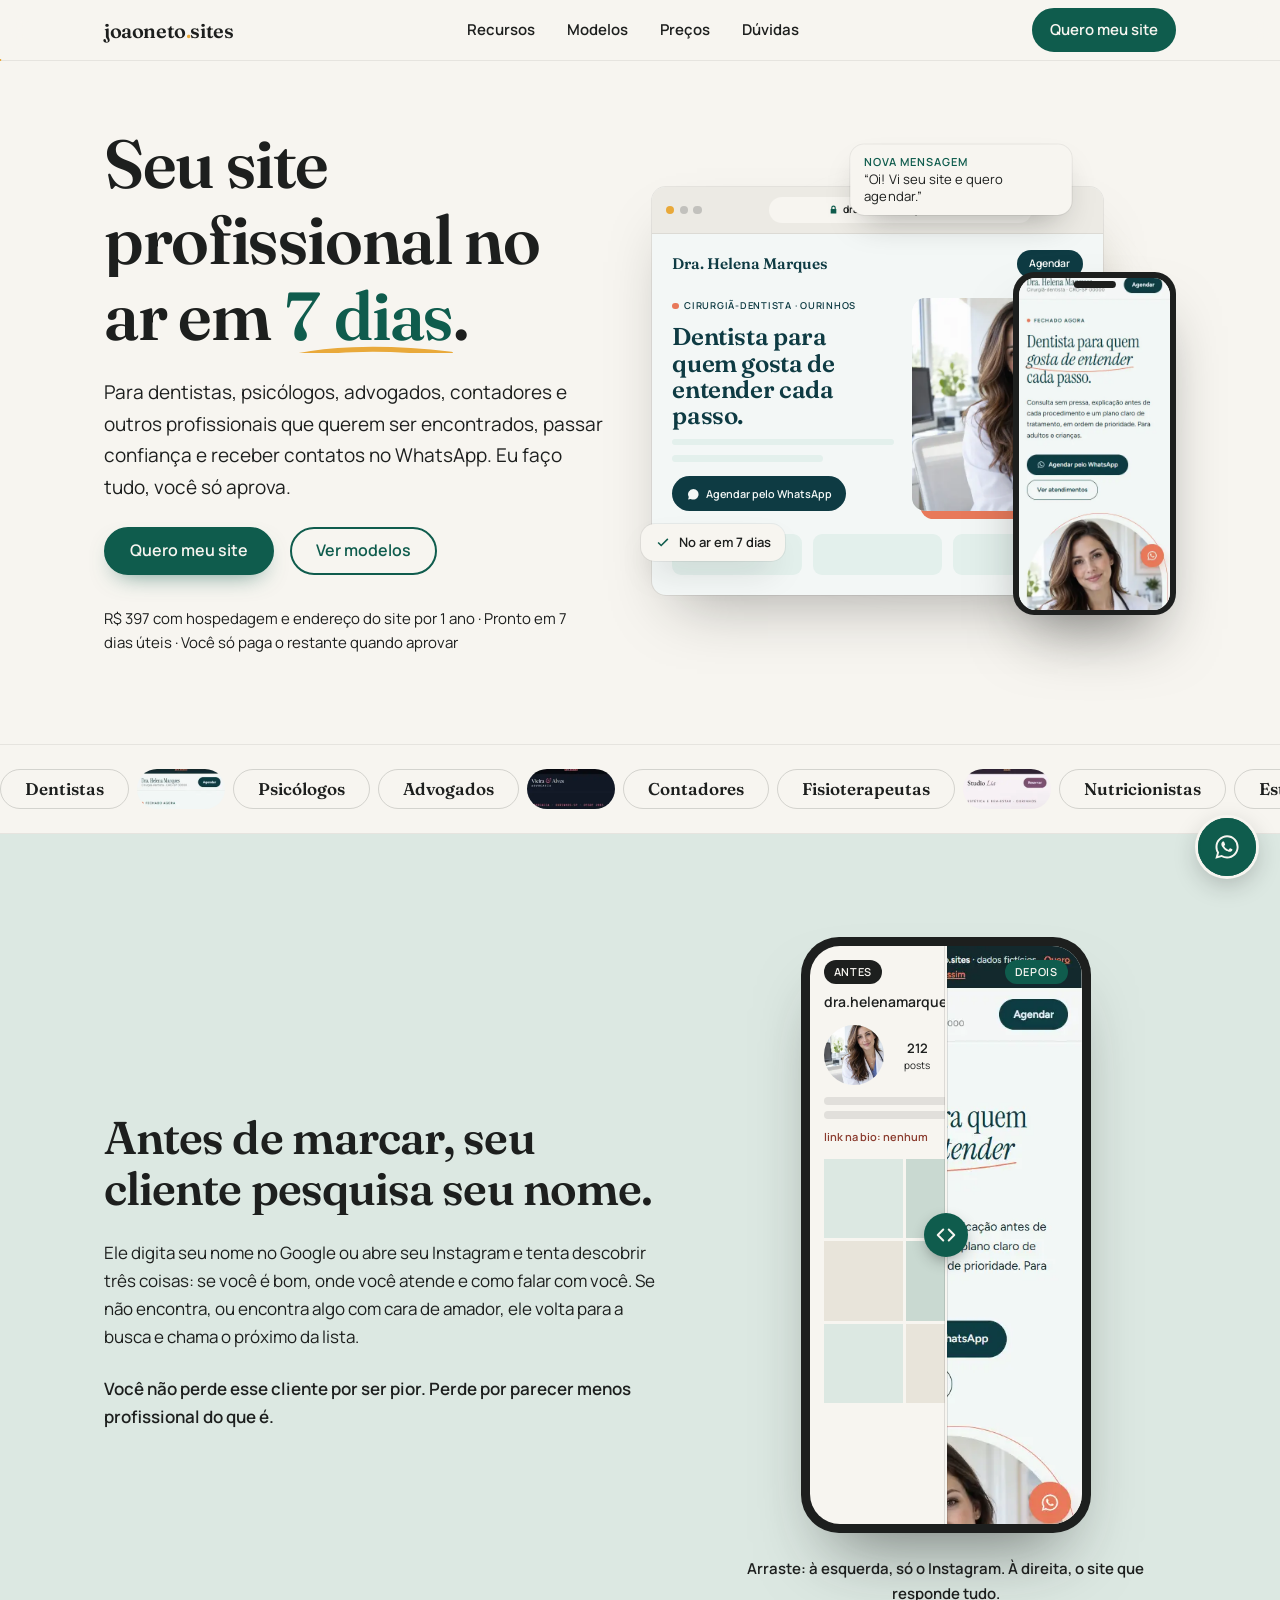
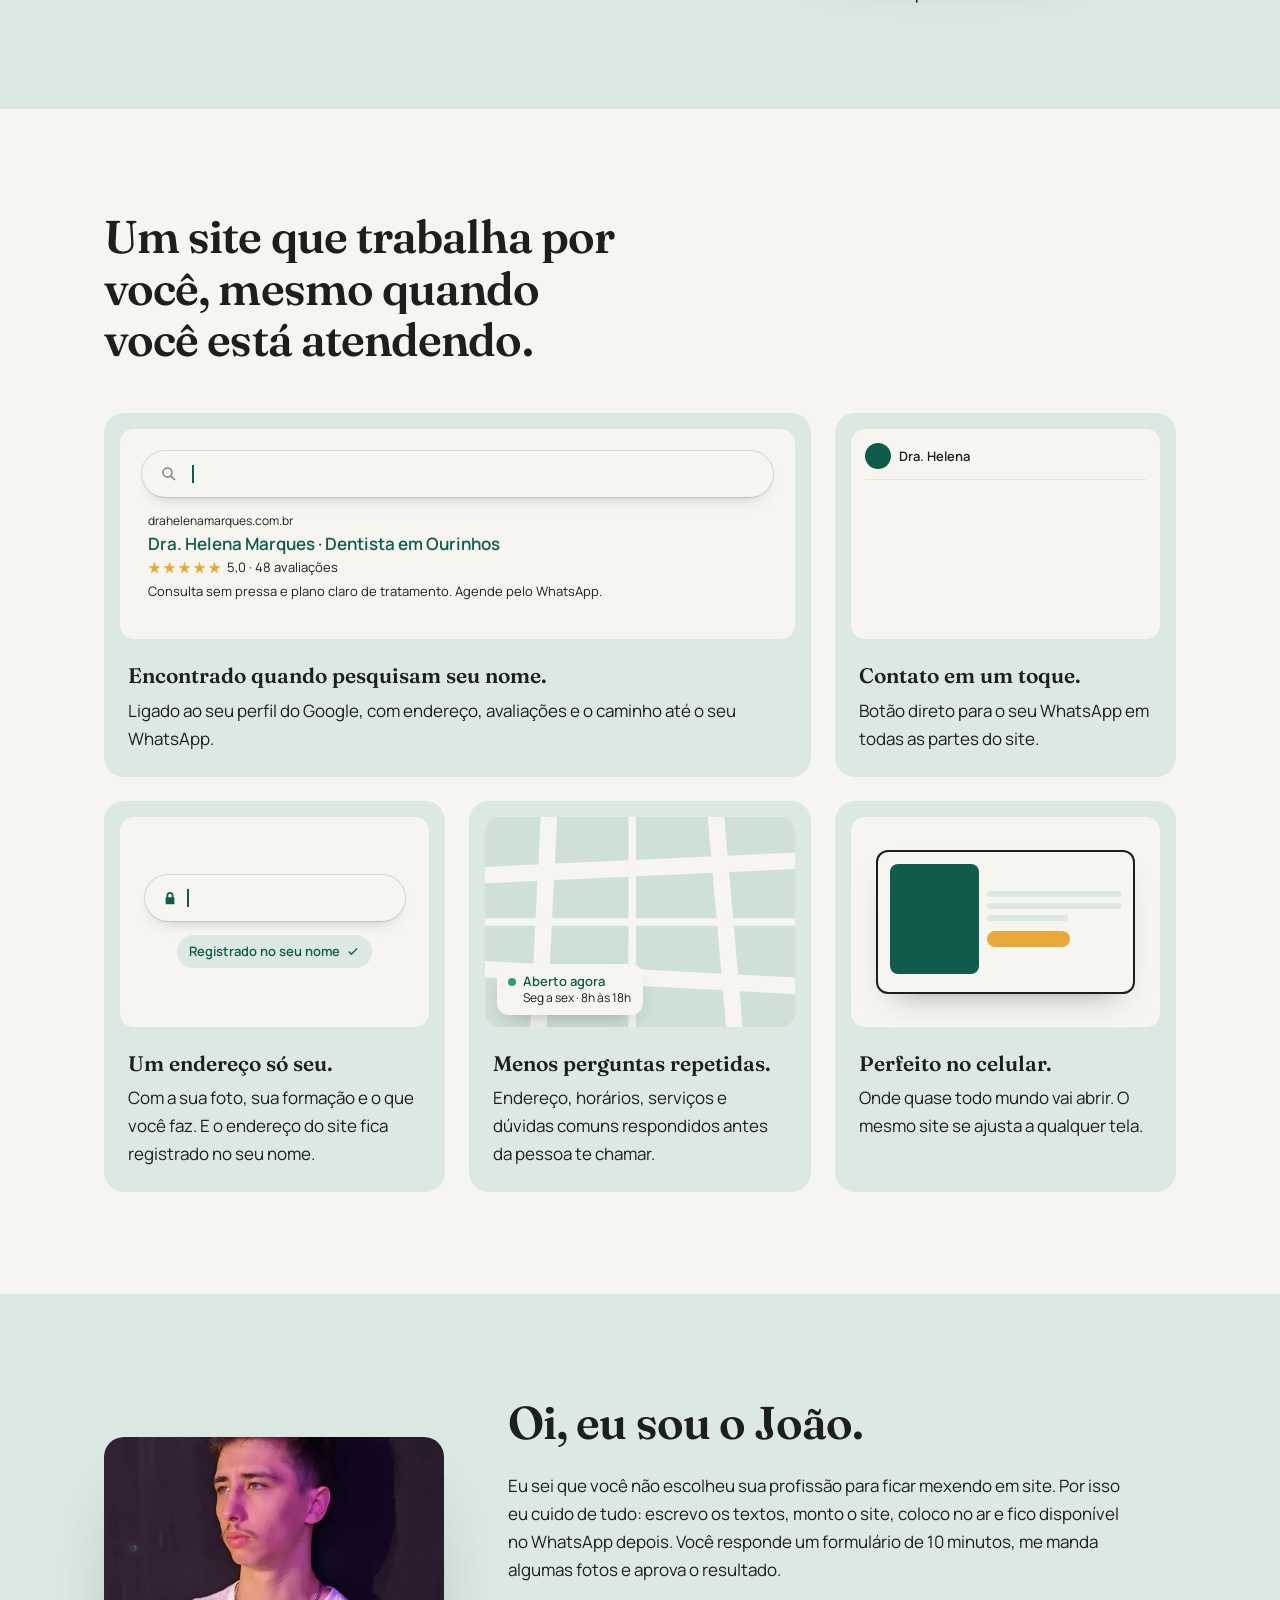
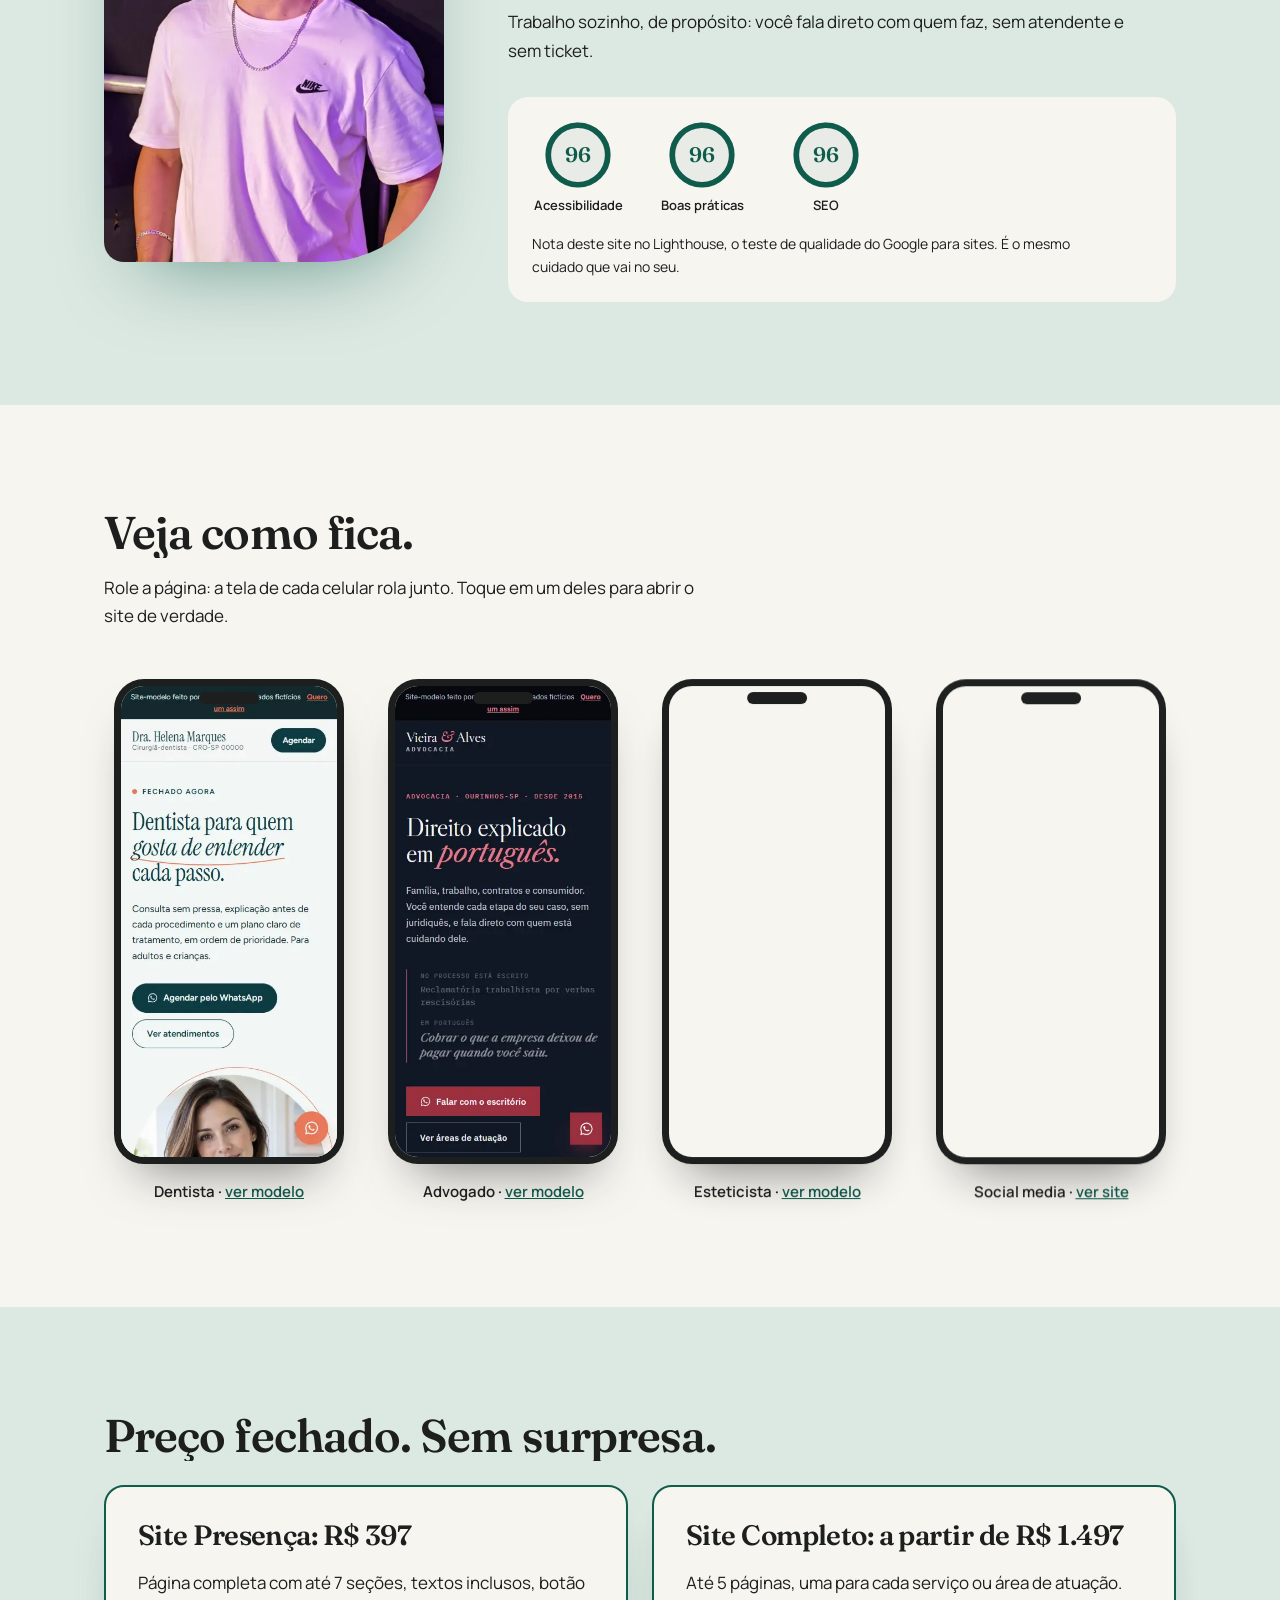
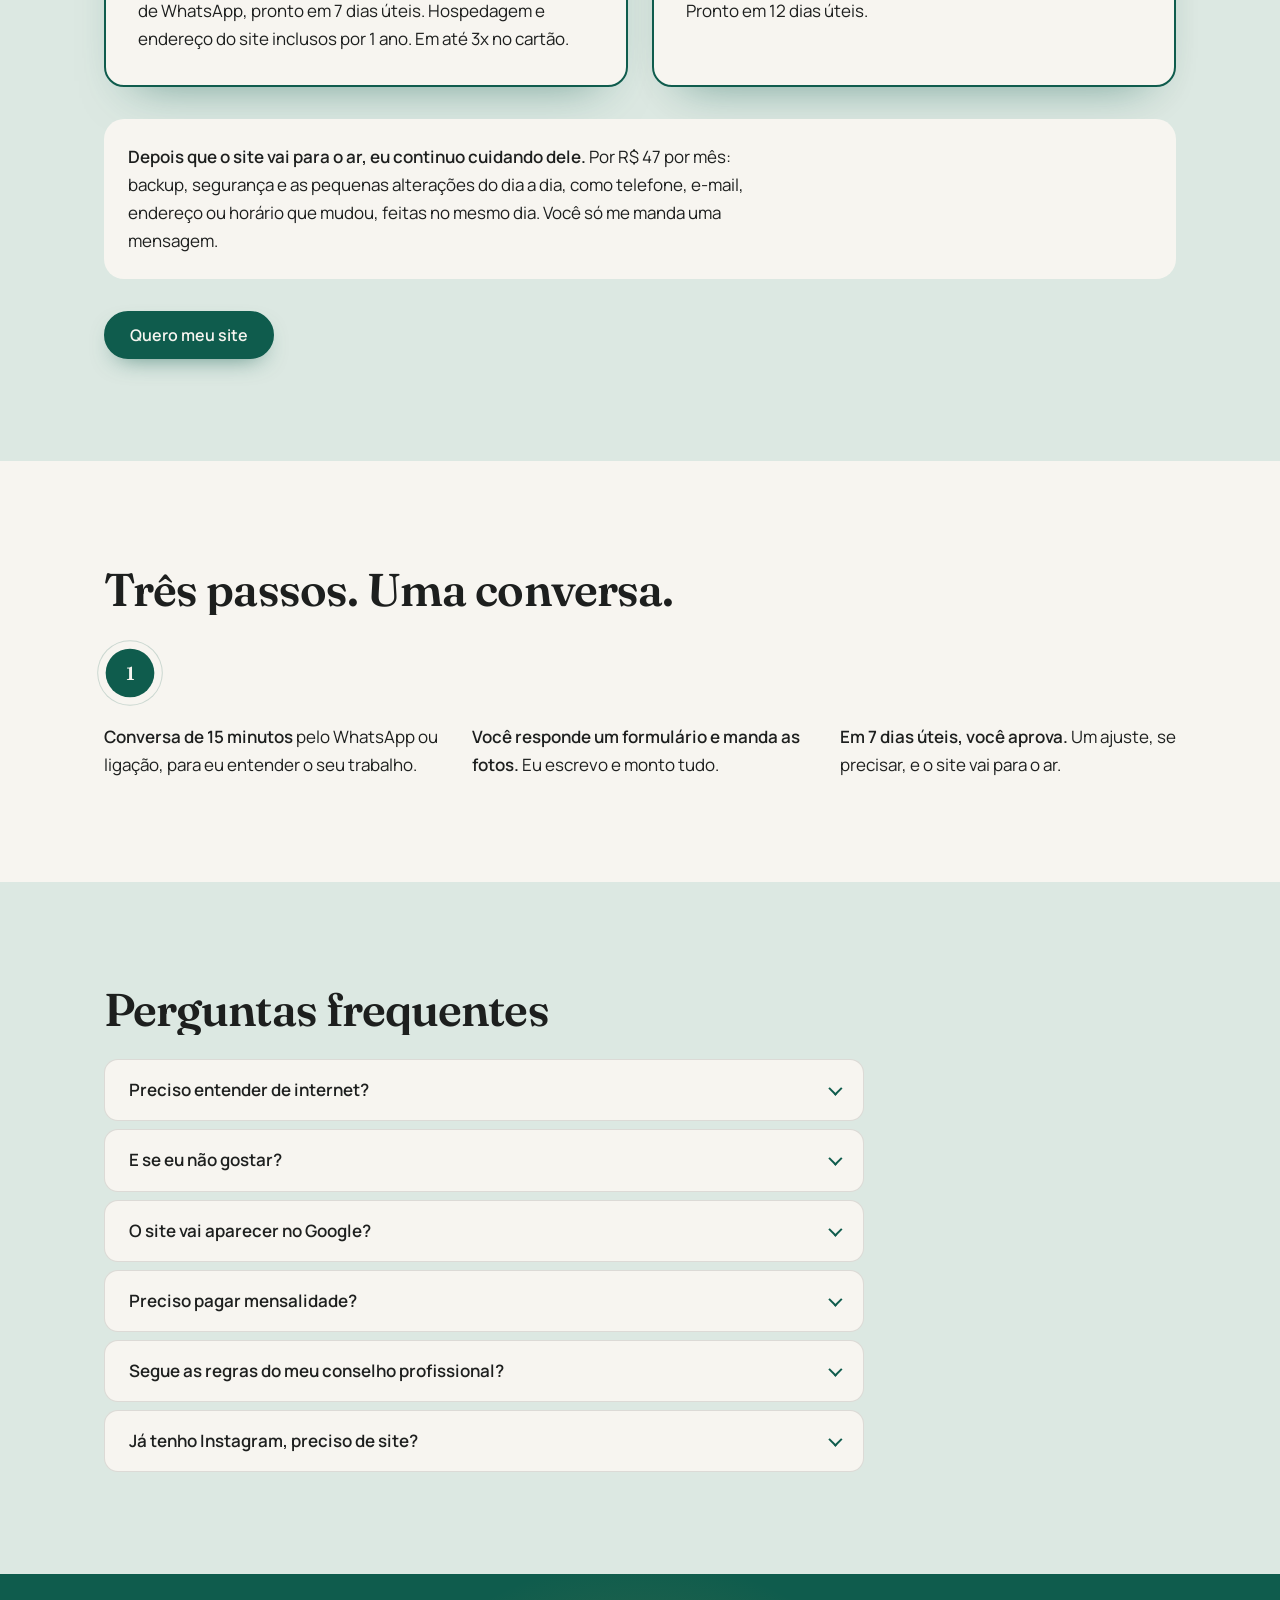
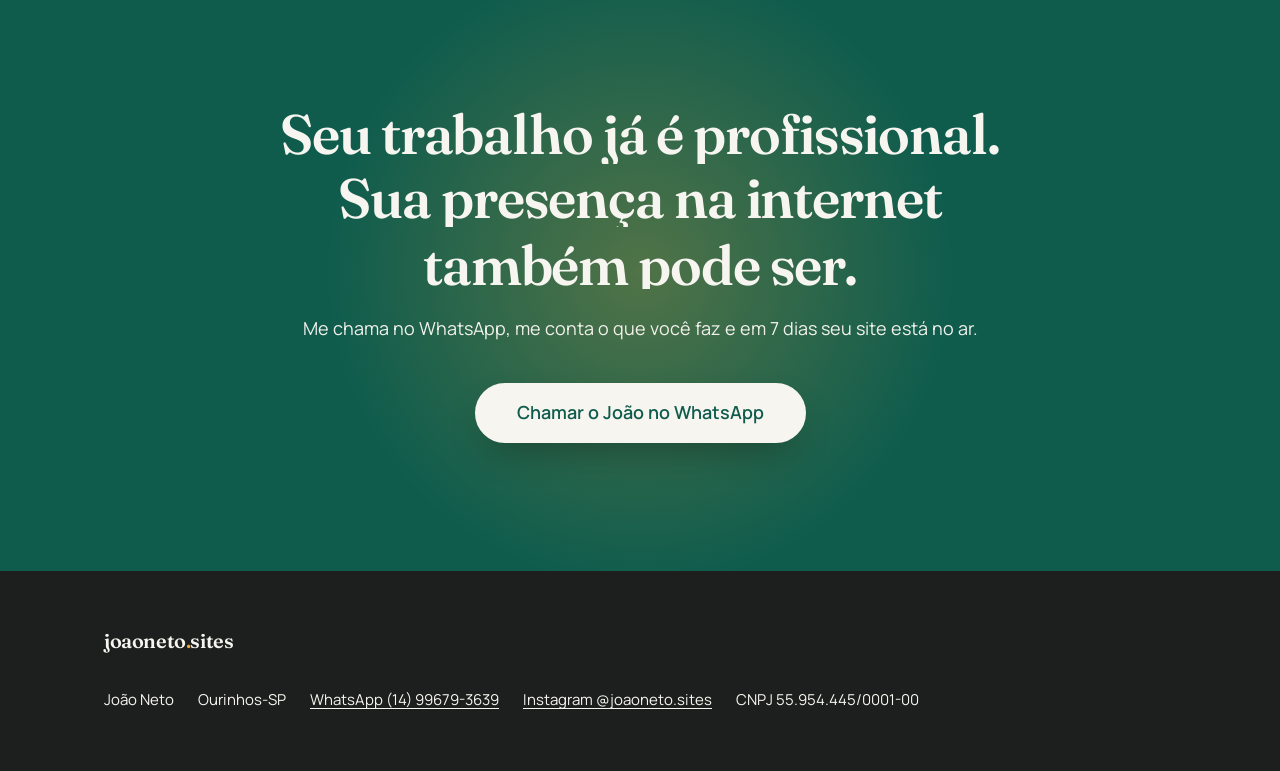
==== commit ce235ce1: "Tira selo do autor e "Recomendado"; reescreve o cuidado mensal - Cabecalho sem o selo "Feito a mao p" ====
--- a/index.html
+++ b/index.html
@@ -67,11 +67,6 @@
     <div class="envelope capa__grade">
 
       <div class="capa__texto-bloco">
-        <p class="autor" data-surge>
-          <img src="assets/joao.webp" width="40" height="40" alt="">
-          Feito à mão pelo João, em Ourinhos-SP
-        </p>
-
         <h1 id="capa-titulo">Seu site profissional no ar em <span class="destaque"><span class="destaque__num">7</span>&nbsp;dias<svg class="destaque__traco" viewBox="0 0 200 12" preserveAspectRatio="none" aria-hidden="true" focusable="false"><path d="M2 9c40-6 110-8 196-3"/></svg></span>.</h1>
 
         <p class="capa__texto" data-surge>Para dentistas, psicólogos, advogados, contadores e outros profissionais que querem ser encontrados, passar confiança e receber contatos no WhatsApp. Eu faço tudo, você só aprova.</p>
@@ -422,8 +417,7 @@
       <h2 id="t-precos" data-linhas>Preço fechado. Sem surpresa.</h2>
 
       <div class="planos">
-        <article class="plano plano--destaque" data-surge>
-          <span class="plano__selo">Recomendado</span>
+        <article class="plano" data-surge>
           <h3 class="plano__nome">Site Presença: R$ 397</h3>
           <p>Página completa com até 7 seções, textos inclusos, botão de WhatsApp, pronto em 7 dias úteis. Hospedagem e endereço do site inclusos por 1 ano. Em até 3x no cartão.</p>
         </article>
@@ -435,7 +429,7 @@
       </div>
 
       <div class="escolha" data-surge>
-        <p><b>Depois da entrega, você escolhe:</b> fica com o site no seu nome e cuida dele, ou deixa comigo a partir de R$ 47 por mês, com segurança, backup e alterações inclusas, feitas no mesmo dia.</p>
+        <p><b>Depois que o site vai para o ar, eu continuo cuidando dele.</b> Por R$ 47 por mês: backup, segurança e as pequenas alterações do dia a dia, como telefone, e-mail, endereço ou horário que mudou, feitas no mesmo dia. Você só me manda uma mensagem.</p>
       </div>
 
       <a class="botao botao--primario botao--ima"
@@ -490,7 +484,7 @@
 
         <details>
           <summary>Preciso pagar mensalidade?</summary>
-          <p class="faq__resposta">Não. Hospedagem e endereço do site do 1º ano já estão no preço, e o plano de manutenção é opcional. Sem plano, o site fica na sua conta e você cuida dele.</p>
+          <p class="faq__resposta">Não é obrigatório. Hospedagem e endereço do site do 1º ano já estão no preço. O cuidado mensal é opcional e cobre backup, segurança e pequenas alterações, como telefone ou endereço novo.</p>
         </details>
 
         <details>
--- a/css/style.css
+++ b/css/style.css
@@ -365,27 +365,6 @@
 }
 
 .capa__grade { display: grid; gap: var(--e-8); align-items: center; }
-
-.autor {
-  display: inline-flex;
-  align-items: center;
-  gap: 10px;
-  max-width: none;
-  margin-bottom: var(--e-3);
-  padding: 4px 16px 4px 4px;
-  border-radius: 999px;
-  background: var(--salvia);
-  font-size: 0.875rem;
-  font-weight: 600;
-  line-height: 1.3;
-}
-.autor img {
-  width: 32px;
-  height: 32px;
-  border-radius: 50%;
-  object-fit: cover;
-  object-position: center 20%;
-}
 
 .destaque { position: relative; white-space: nowrap; color: var(--verde); }
 .destaque__num { display: inline-block; min-width: 0.6em; text-align: center; }
@@ -1190,32 +1169,14 @@
 
 .plano {
   position: relative;
-  padding: var(--e-5) var(--e-4) var(--e-4);
-  border: 1px solid rgba(29, 31, 30, 0.12);
+  padding: var(--e-4);
+  border: 2px solid var(--verde);
   border-radius: 20px;
   background: var(--papel);
+  box-shadow: 0 24px 50px -30px rgba(15, 92, 77, 0.6);
   transition: transform 0.45s cubic-bezier(0.2, 0.8, 0.2, 1), box-shadow 0.45s ease;
 }
-.plano:hover { transform: translateY(-4px); box-shadow: 0 24px 44px -28px rgba(29, 31, 30, 0.5); }
-
-.plano--destaque {
-  border: 2px solid var(--verde);
-  box-shadow: 0 24px 50px -30px rgba(15, 92, 77, 0.6);
-}
-
-.plano__selo {
-  position: absolute;
-  top: -13px;
-  left: var(--e-4);
-  padding: 3px 12px;
-  border-radius: 999px;
-  background: var(--ambar);
-  color: var(--grafite);
-  font-size: 0.75rem;
-  font-weight: 600;
-  letter-spacing: 0.04em;
-  text-transform: uppercase;
-}
+.plano:hover { transform: translateY(-4px); box-shadow: 0 30px 56px -28px rgba(15, 92, 77, 0.65); }
 
 .plano__nome {
   margin: 0 0 var(--e-2);
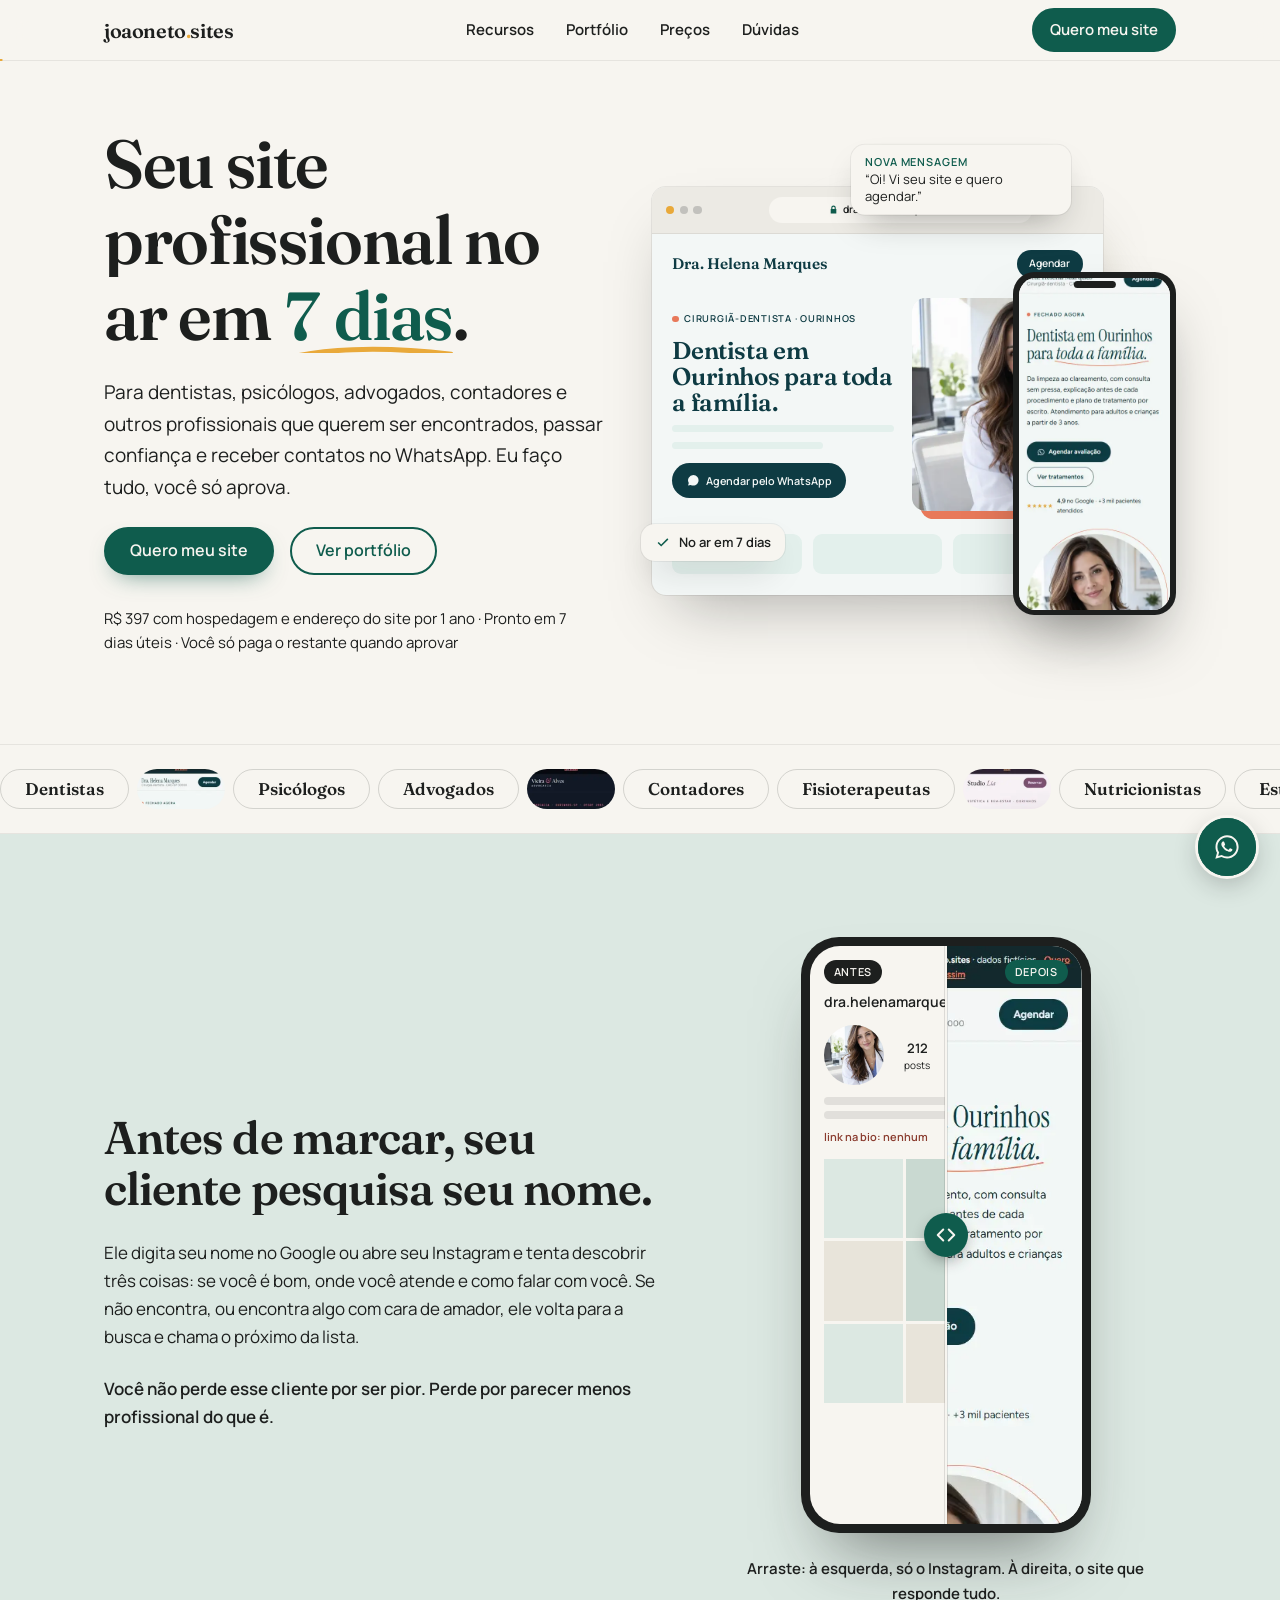
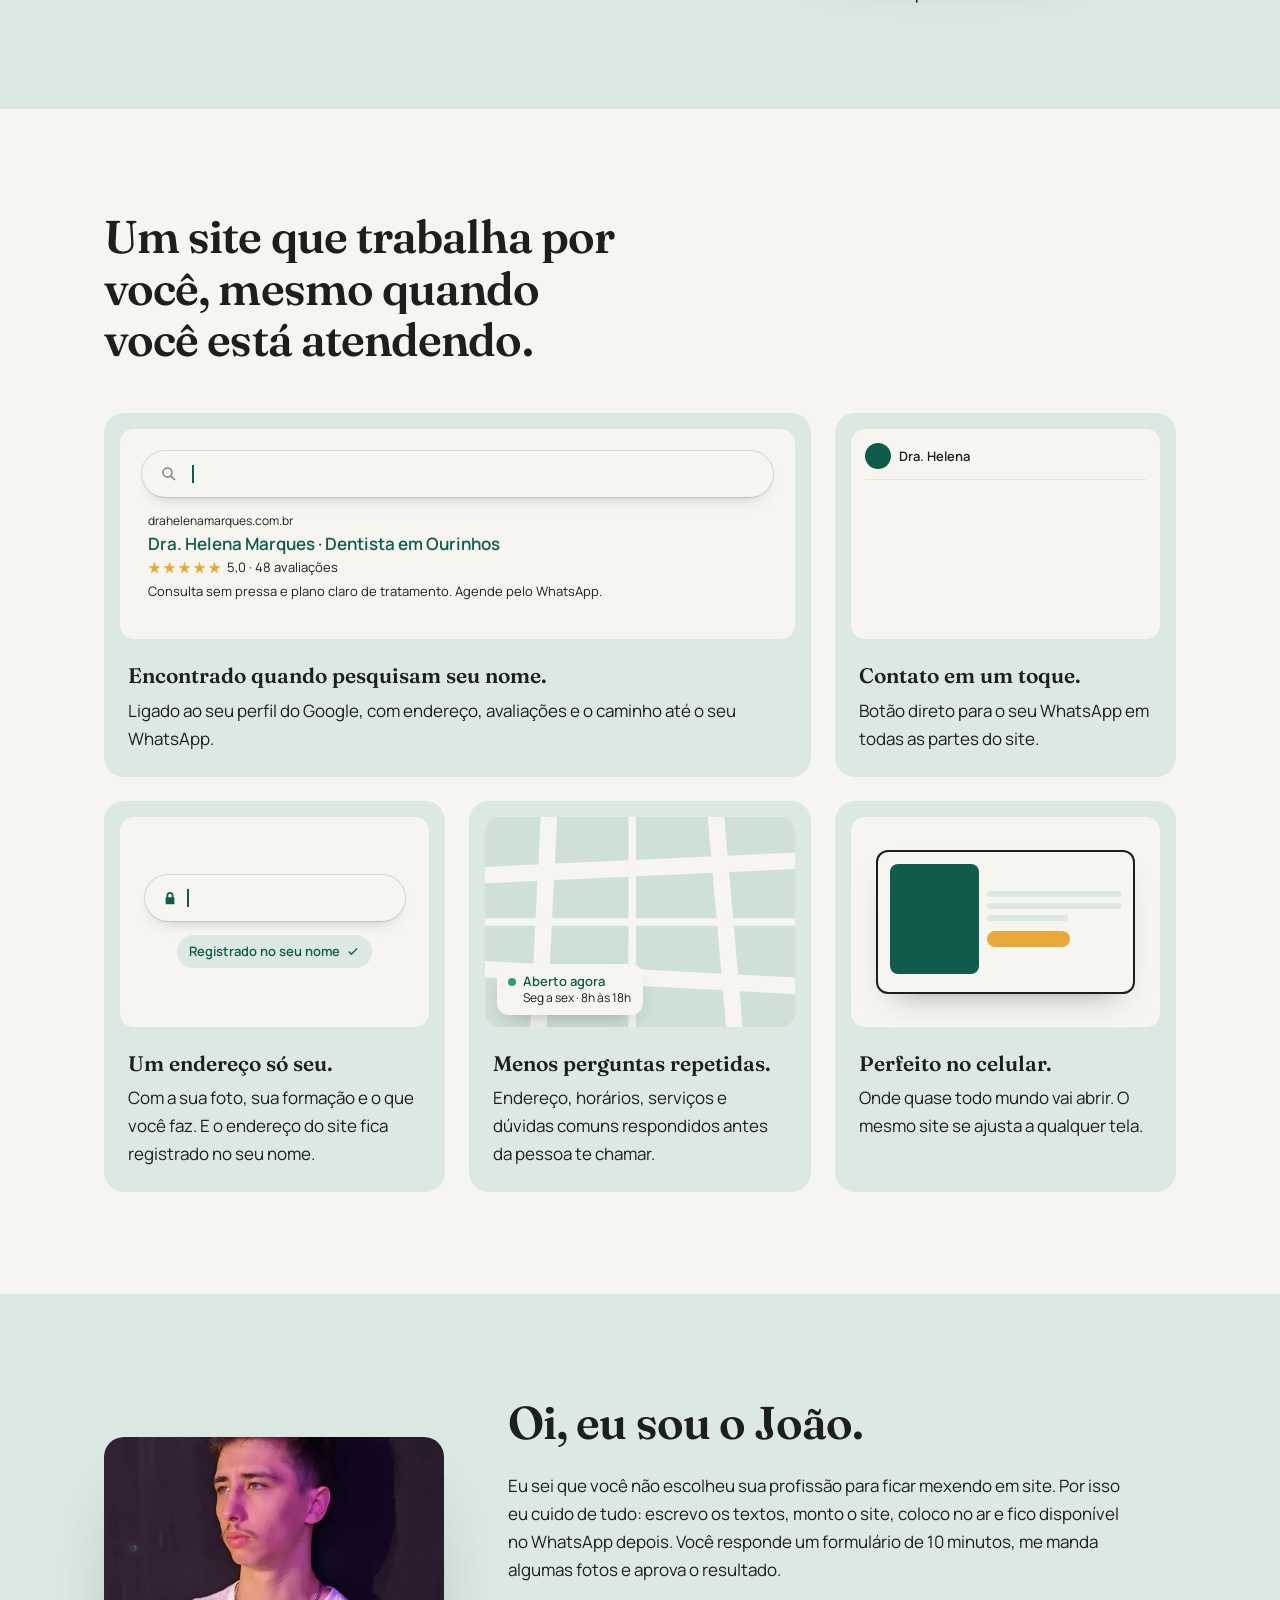
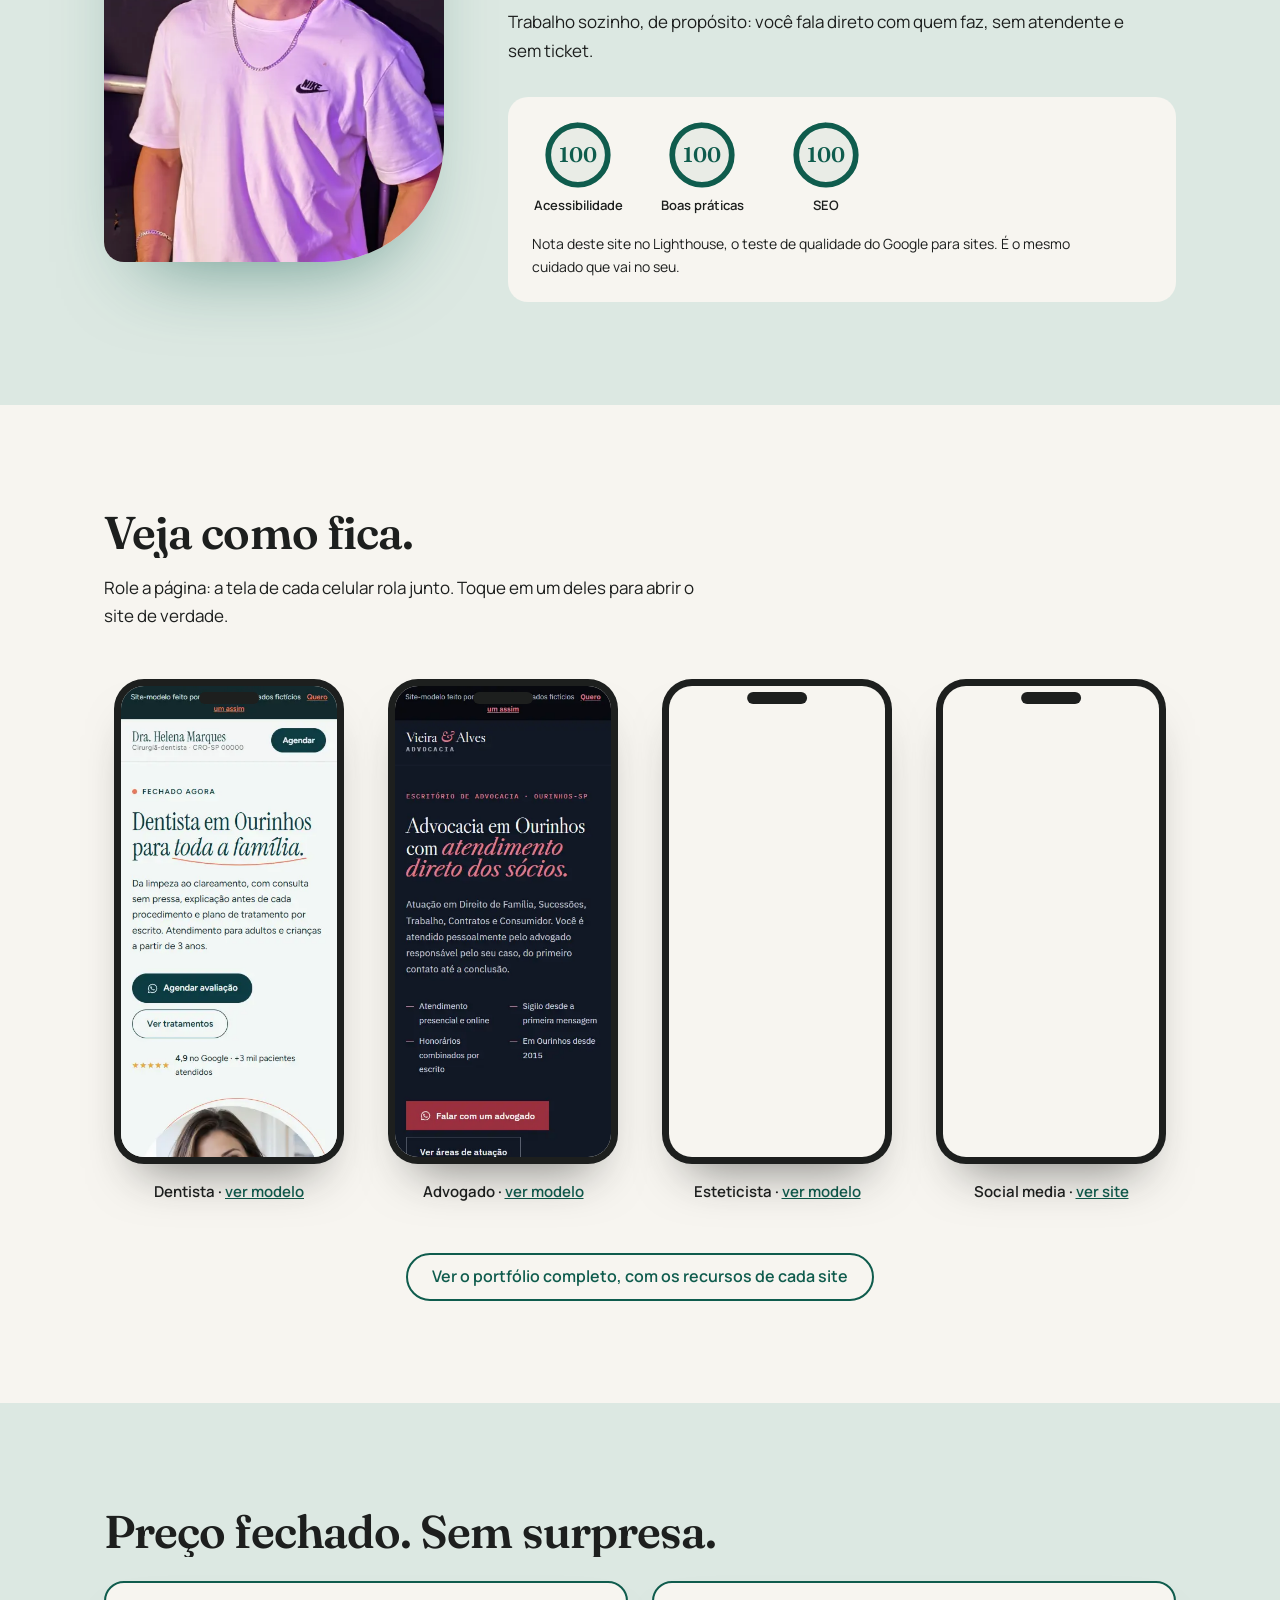
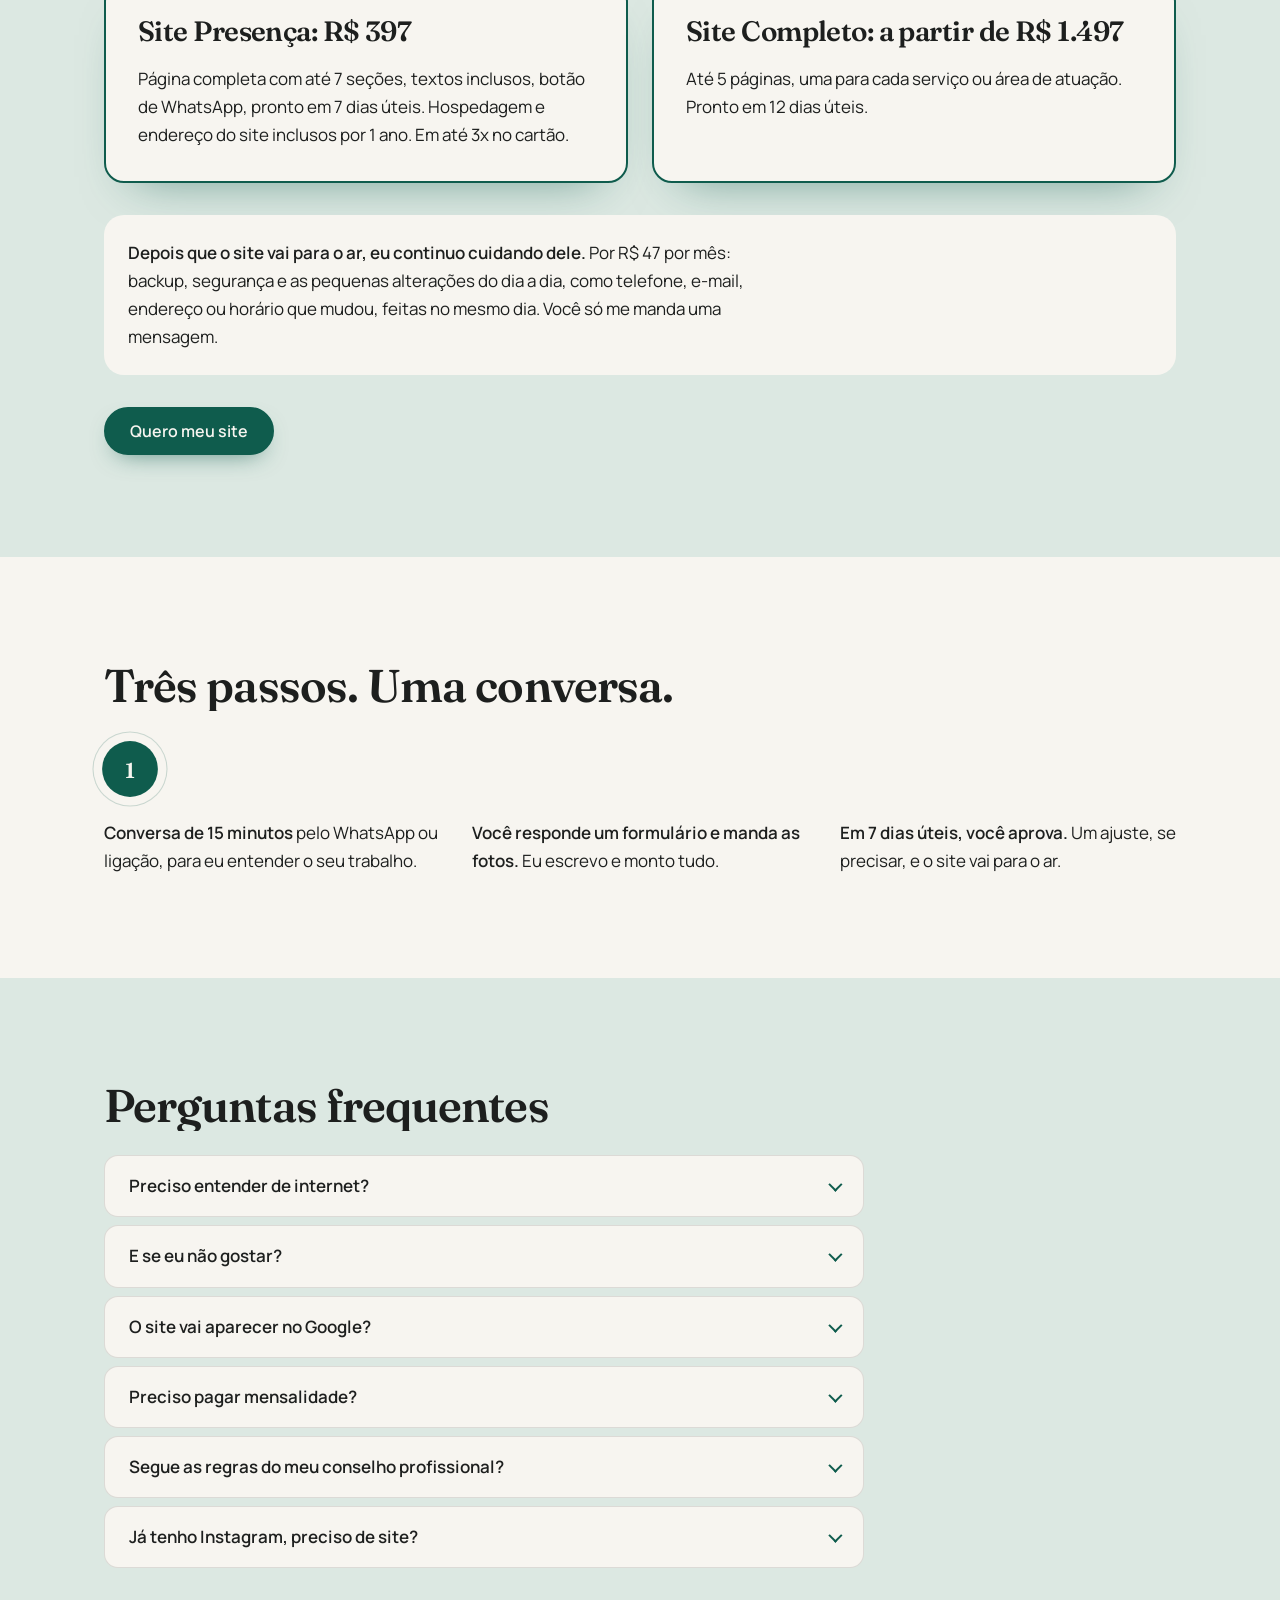
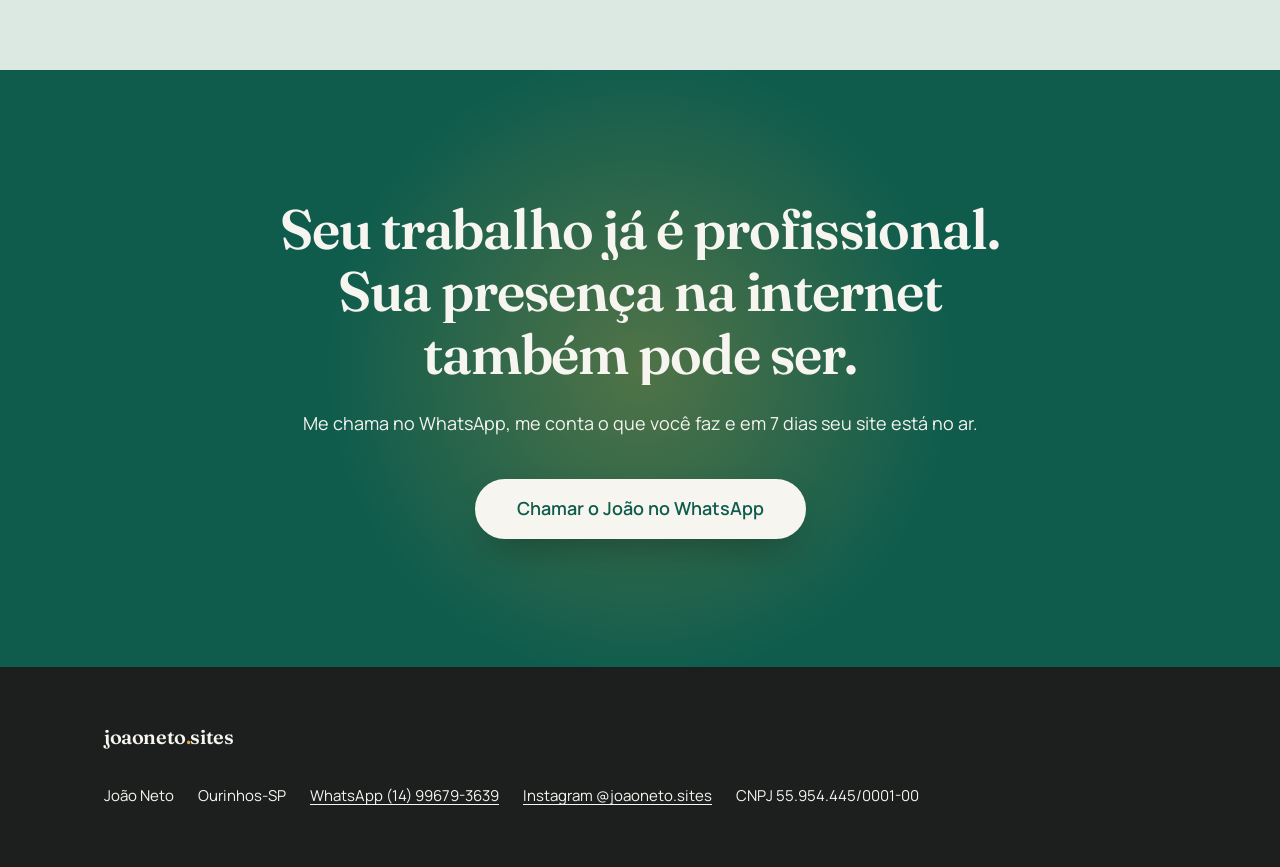
==== commit 728d89c0: "Página de portfólio e prints atualizados dos modelos - portfolio.html: leque de celulares na capa, u" ====
--- a/index.html
+++ b/index.html
@@ -47,7 +47,7 @@
 
     <nav class="menu" aria-label="Seções">
       <a href="#recursos">Recursos</a>
-      <a href="#modelos">Modelos</a>
+      <a href="portfolio.html">Portfólio</a>
       <a href="#precos">Preços</a>
       <a href="#duvidas">Dúvidas</a>
     </nav>
@@ -75,7 +75,7 @@
           <a class="botao botao--primario botao--ima"
              href="https://wa.me/5514996793639?text=Oi%2C%20Jo%C3%A3o!%20Vi%20seu%20site%20e%20quero%20saber%20mais%20sobre%20o%20meu.%20Sou%20%5Bprofiss%C3%A3o%5D%20em%20%5Bcidade%5D."
              target="_blank" rel="noopener">Quero meu site</a>
-          <a class="botao botao--secundario" href="#modelos">Ver modelos</a>
+          <a class="botao botao--secundario" href="portfolio.html">Ver portfólio</a>
         </div>
 
         <p class="capa__linha" data-surge>R$ 397 com hospedagem e endereço do site por 1 ano · Pronto em 7 dias úteis · Você só paga o restante quando aprovar</p>
@@ -103,7 +103,7 @@
             <div class="mini__capa">
               <div class="mini__texto">
                 <span class="mini__rotulo" data-monta data-demo="rotulo">Cirurgiã-dentista · Ourinhos</span>
-                <b class="mini__titulo" data-monta data-demo="titulo">Dentista para quem gosta de entender cada passo.</b>
+                <b class="mini__titulo" data-monta data-demo="titulo">Dentista em Ourinhos para toda a família.</b>
                 <span class="mini__linha" data-monta></span>
                 <span class="mini__linha mini__linha--curta" data-monta></span>
                 <span class="mini__cta" data-monta>
@@ -406,6 +406,10 @@
         </li>
 
       </ul>
+
+      <p class="galeria__mais" data-surge>
+        <a class="botao botao--secundario" href="portfolio.html">Ver o portfólio completo, com os recursos de cada site</a>
+      </p>
     </div>
   </section>
 
--- a/css/style.css
+++ b/css/style.css
@@ -1434,3 +1434,279 @@
   .recurso--mapa,
   .recurso--celular { grid-column: span 2; }
 }
+
+/* --------------------------------------------------------------------------
+   19. Pagina de portfolio
+   -------------------------------------------------------------------------- */
+.movimento .leque .celular { visibility: hidden; }
+
+.rotulo-portfolio {
+  display: inline-flex;
+  align-items: center;
+  gap: var(--e-1);
+  margin-bottom: var(--e-2);
+  color: var(--verde);
+  font-size: 0.8125rem;
+  font-weight: 600;
+  letter-spacing: 0.12em;
+  text-transform: uppercase;
+}
+.rotulo-portfolio::before { content: ""; width: 8px; height: 8px; border-radius: 50%; background: var(--ambar); }
+
+.numeros {
+  display: grid;
+  grid-template-columns: repeat(3, minmax(0, 1fr));
+  gap: var(--e-2);
+  max-width: 30rem;
+  margin: var(--e-2) 0 0;
+  padding: var(--e-3) 0 0;
+  border-top: 1px solid rgba(29, 31, 30, 0.12);
+  list-style: none;
+  font-size: 0.875rem;
+  line-height: 1.35;
+}
+.numeros li { display: grid; align-content: start; }
+.numeros b { font-family: var(--fonte-titulo); font-size: 2rem; line-height: 1.1; color: var(--verde); }
+
+/* Leque: celulares abertos como cartas, cada tela rolando sozinha.
+   rotate/translate individuais: o GSAP anima so o transform (entrada). */
+.leque {
+  position: relative;
+  display: flex;
+  justify-content: center;
+  align-items: center;
+  padding-block: var(--e-4) var(--e-6);
+}
+.leque::before {
+  content: "";
+  position: absolute;
+  inset: -6% -8%;
+  background:
+    radial-gradient(closest-side, rgba(233, 169, 58, 0.3), transparent 72%) 80% 20% / 55% 55% no-repeat,
+    radial-gradient(closest-side, rgba(15, 92, 77, 0.2), transparent 72%) 15% 85% / 60% 60% no-repeat,
+    radial-gradient(closest-side, var(--salvia), transparent 78%) 50% 50% / 100% 100% no-repeat;
+  filter: blur(18px);
+  animation: respira 10s ease-in-out infinite alternate;
+}
+.leque .celular {
+  flex: none;
+  width: 40%;
+  max-width: 200px;
+  margin-inline: -5%;
+  padding: 2.4%;
+  border-radius: 13% / 6.4%;
+  transition: translate 0.5s cubic-bezier(0.2, 0.8, 0.2, 1), scale 0.5s cubic-bezier(0.2, 0.8, 0.2, 1);
+}
+.leque .celular::after { top: 2.6%; height: 2%; }
+.leque .celular .celular__tela { border-radius: 11% / 5.3%; }
+.leque .celular:nth-child(1) { rotate: -8deg; translate: 0 26px; z-index: 1; }
+.leque .celular:nth-child(2) { rotate: -2deg; z-index: 3; }
+.leque .celular:nth-child(3) { rotate: 4deg; translate: 0 12px; z-index: 2; }
+.leque .celular:nth-child(4) { display: none; rotate: 10deg; translate: 0 34px; z-index: 1; }
+.leque .celular:hover { z-index: 4; scale: 1.05; }
+.etiqueta--leque { left: 2%; bottom: 6%; animation: flutua 5s ease-in-out infinite; }
+
+.atalhos {
+  display: flex;
+  flex-wrap: wrap;
+  gap: var(--e-1);
+  margin-top: var(--e-4);
+}
+.atalhos a {
+  display: inline-flex;
+  align-items: center;
+  gap: var(--e-1);
+  min-height: 44px;
+  padding: 0 var(--e-3);
+  border: 1px solid rgba(29, 31, 30, 0.16);
+  border-radius: 999px;
+  color: var(--grafite);
+  font-family: var(--fonte-titulo);
+  font-weight: 600;
+  text-decoration: none;
+  transition: background-color 0.25s ease, border-color 0.25s ease;
+}
+.atalhos a:hover { background: var(--salvia); border-color: var(--verde); }
+.atalhos__cor--dentista, .caso--dentista { --acento: #E8795A; --escuro: #0E3B43; }
+.atalhos__cor--advocacia, .caso--advocacia { --acento: #9B2F40; --escuro: #121826; }
+.atalhos__cor--estetica, .caso--estetica { --acento: #7E4E72; --escuro: #2E2233; }
+.atalhos__cor--thaina, .caso--thaina { --acento: #C8A27A; --escuro: #2A1D17; }
+.atalhos__cor {
+  width: 12px;
+  height: 12px;
+  border-radius: 50%;
+  background: var(--acento);
+  box-shadow: 0 0 0 3px color-mix(in srgb, var(--acento) 25%, transparent);
+}
+
+/* Estudo de caso: navegador com a capa + celular rolando por cima */
+.caso {
+  display: grid;
+  gap: var(--e-6);
+  align-items: center;
+  margin-top: clamp(4rem, 9vw, 7.5rem);
+}
+.caso__visual { position: relative; margin-bottom: var(--e-5); }
+.caso__visual::before {
+  content: "";
+  position: absolute;
+  inset: 8% 4% -10% 10%;
+  border-radius: 40px;
+  background: color-mix(in srgb, var(--acento) 16%, var(--papel));
+  rotate: -2deg;
+}
+
+.navegador--print {
+  position: relative;
+  top: auto;
+  width: 88%;
+  background: var(--papel);
+}
+/* o print tem a barra de rolagem na direita: o recorte esconde */
+.navegador--print img { width: 100%; aspect-ratio: 1262 / 800; object-fit: cover; object-position: left top; }
+
+.caso .celular {
+  position: absolute;
+  right: 0;
+  bottom: -12%;
+  z-index: 2;
+  width: 27%;
+  max-width: none;
+  padding: 1.1%;
+  border-radius: 13% / 6.4%;
+  box-shadow: 0 30px 50px -20px rgba(29, 31, 30, 0.55);
+  transition: translate 0.5s cubic-bezier(0.2, 0.8, 0.2, 1);
+}
+.caso .celular::after { top: 2.6%; height: 2%; }
+.caso .celular .celular__tela { border-radius: 11% / 5.3%; }
+.caso .celular:hover { translate: 0 -8px; }
+
+.caso__tag {
+  display: inline-flex;
+  align-items: center;
+  gap: var(--e-1);
+  margin-bottom: var(--e-2);
+  font-size: 0.8125rem;
+  font-weight: 600;
+  letter-spacing: 0.1em;
+  text-transform: uppercase;
+}
+.caso__tag::before { content: ""; width: 10px; height: 10px; border-radius: 50%; background: var(--acento); }
+.caso__tag--cliente { padding: 4px 12px 4px 10px; border-radius: 999px; background: var(--verde); color: var(--papel); }
+.caso__tag--cliente::before { background: var(--ambar); }
+
+.caso__nome { margin-bottom: var(--e-2); font-size: clamp(1.75rem, 1.35rem + 1.6vw, 2.5rem); color: var(--escuro); }
+.caso__resumo { font-size: 1.0625rem; }
+
+.caso__recursos {
+  display: grid;
+  gap: var(--e-2);
+  margin: 0 0 var(--e-3);
+  padding: 0;
+  list-style: none;
+}
+.caso__recursos li {
+  position: relative;
+  padding-left: 34px;
+  font-size: 0.9375rem;
+  line-height: 1.5;
+}
+.caso__recursos li::before {
+  content: "";
+  position: absolute;
+  left: 0;
+  top: 1px;
+  width: 22px;
+  height: 22px;
+  border-radius: 50%;
+  background:
+    url("data:image/svg+xml,%3Csvg xmlns='http://www.w3.org/2000/svg' viewBox='0 0 16 16'%3E%3Cpath d='M6.2 11.6 2.6 8l1.1-1.1 2.5 2.5 6.1-6.1 1.1 1.1z' fill='%23F7F5F0'/%3E%3C/svg%3E") center / 13px no-repeat,
+    var(--verde);
+}
+.caso__recursos b { display: block; font-weight: 600; }
+
+.caso__regra {
+  padding: var(--e-2) var(--e-3);
+  border-left: 3px solid var(--ambar);
+  border-radius: 0 12px 12px 0;
+  background: var(--salvia);
+  font-size: 0.875rem;
+  line-height: 1.55;
+}
+
+/* Sua profissao */
+.sua { display: grid; gap: var(--e-6); align-items: start; }
+.profissoes {
+  display: flex;
+  flex-wrap: wrap;
+  gap: var(--e-1);
+  margin: var(--e-2) 0 0;
+  padding: 0;
+  list-style: none;
+}
+.profissoes a {
+  display: inline-flex;
+  align-items: center;
+  min-height: 44px;
+  padding: 0 var(--e-3);
+  border: 1.5px solid var(--verde);
+  border-radius: 999px;
+  background: var(--papel);
+  color: var(--verde);
+  font-weight: 600;
+  font-size: 0.9375rem;
+  text-decoration: none;
+  transition: background-color 0.25s ease, color 0.25s ease, translate 0.25s ease;
+}
+.profissoes a:hover { background: var(--verde); color: var(--papel); translate: 0 -2px; }
+
+.todo-site {
+  padding: var(--e-4);
+  border-radius: 20px;
+  background: var(--papel);
+  box-shadow: 0 24px 50px -30px rgba(15, 92, 77, 0.5);
+}
+.todo-site h3 { margin-bottom: var(--e-2); }
+.todo-site ul { display: grid; gap: var(--e-1); margin: 0; padding: 0; list-style: none; }
+.todo-site li { position: relative; padding-left: 28px; font-size: 0.9375rem; }
+.todo-site li::before {
+  content: "";
+  position: absolute;
+  left: 2px;
+  top: 0.45em;
+  width: 12px;
+  height: 7px;
+  border-left: 2px solid var(--verde);
+  border-bottom: 2px solid var(--verde);
+  rotate: -45deg;
+}
+
+/* Preco em uma linha, abaixo dos passos */
+.preco-linha {
+  display: flex;
+  flex-wrap: wrap;
+  align-items: center;
+  justify-content: space-between;
+  gap: var(--e-2) var(--e-4);
+  margin-top: var(--e-6);
+  padding: var(--e-3) var(--e-4);
+  border: 2px solid var(--verde);
+  border-radius: 20px;
+}
+.preco-linha p { margin: 0; }
+
+@media (min-width: 600px) {
+  .leque .celular { width: 28%; margin-inline: -3.5%; }
+  .leque .celular:nth-child(4) { display: block; }
+}
+
+@media (min-width: 900px) {
+  .caso { grid-template-columns: 1.2fr 0.8fr; gap: var(--e-8); }
+  .caso:nth-of-type(even) { grid-template-columns: 0.8fr 1.2fr; }
+  .caso:nth-of-type(even) .caso__visual { order: 2; }
+  .caso:nth-of-type(even) .caso__visual::before { rotate: 2deg; }
+  .sua { grid-template-columns: 1.1fr 0.9fr; gap: var(--e-8); }
+}
+
+/* Link da galeria da home para o portfolio */
+.galeria__mais { margin: var(--e-6) auto 0; max-width: none; text-align: center; }
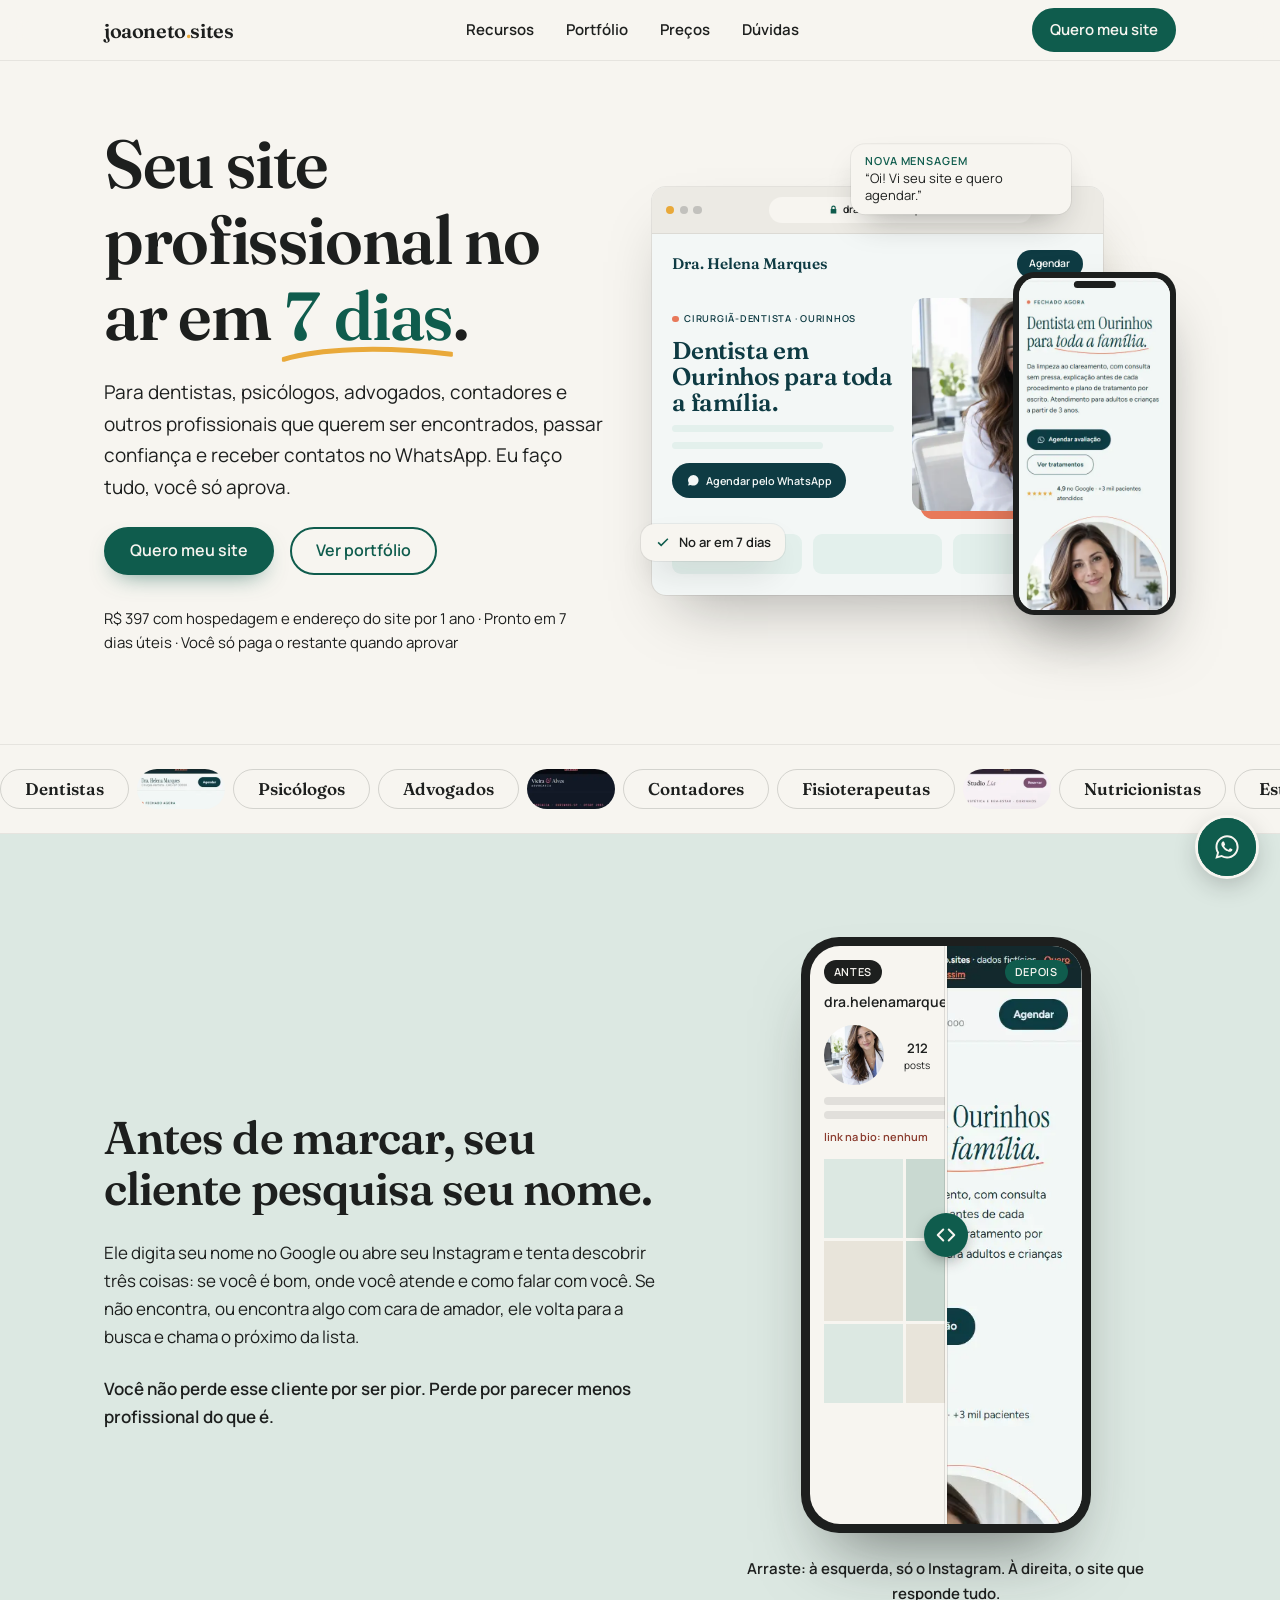
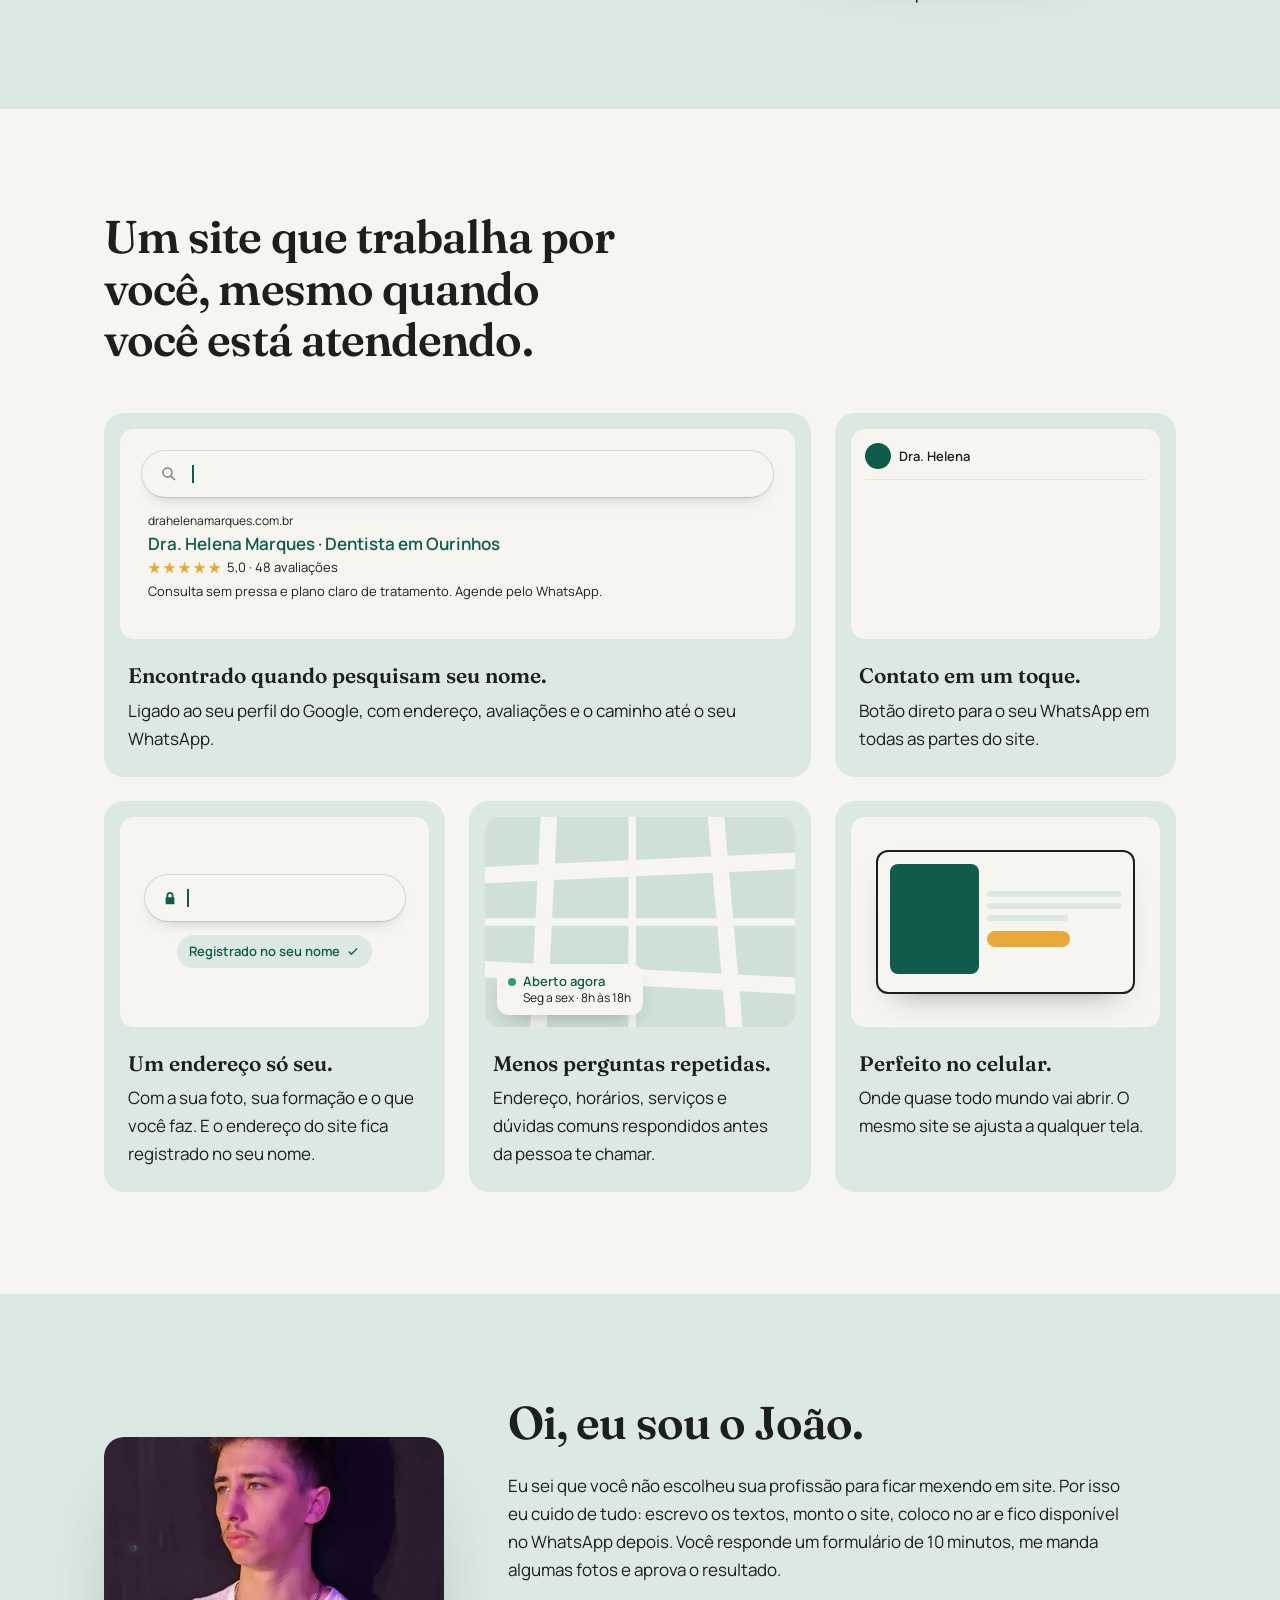
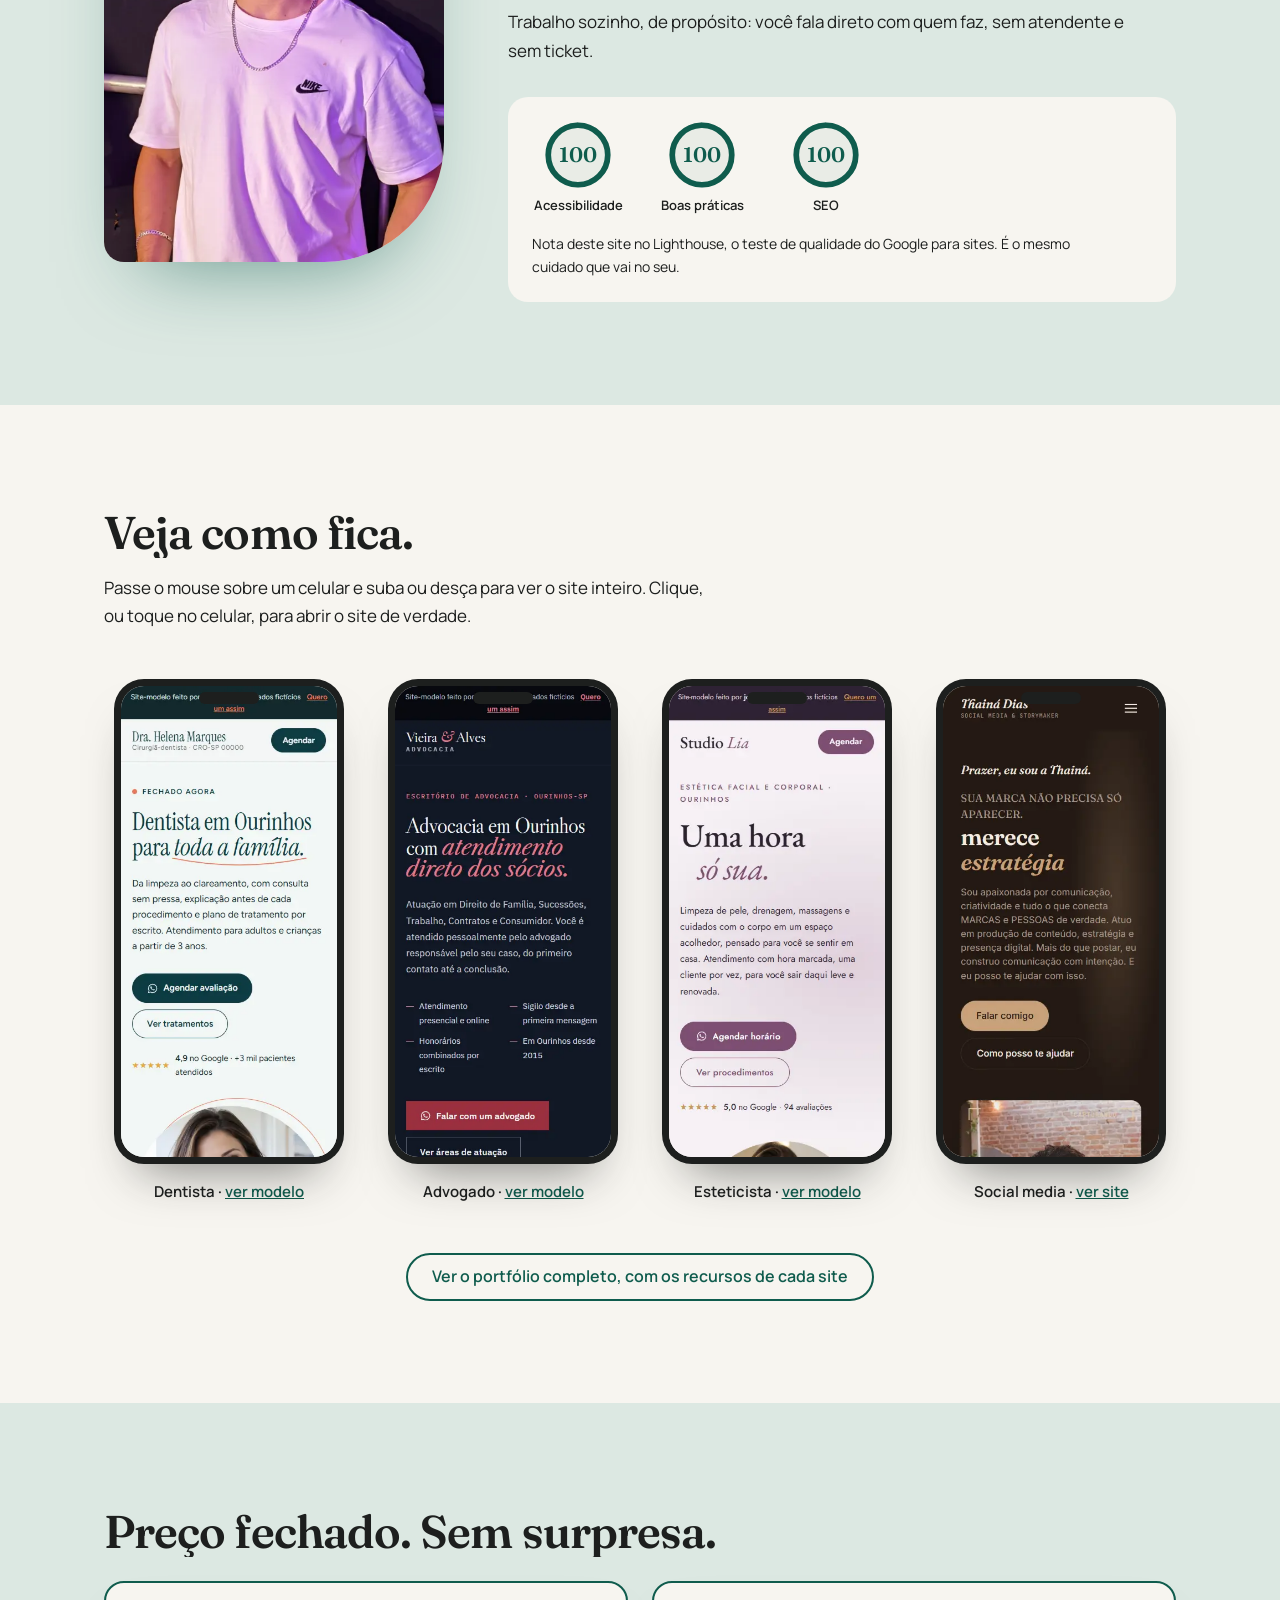
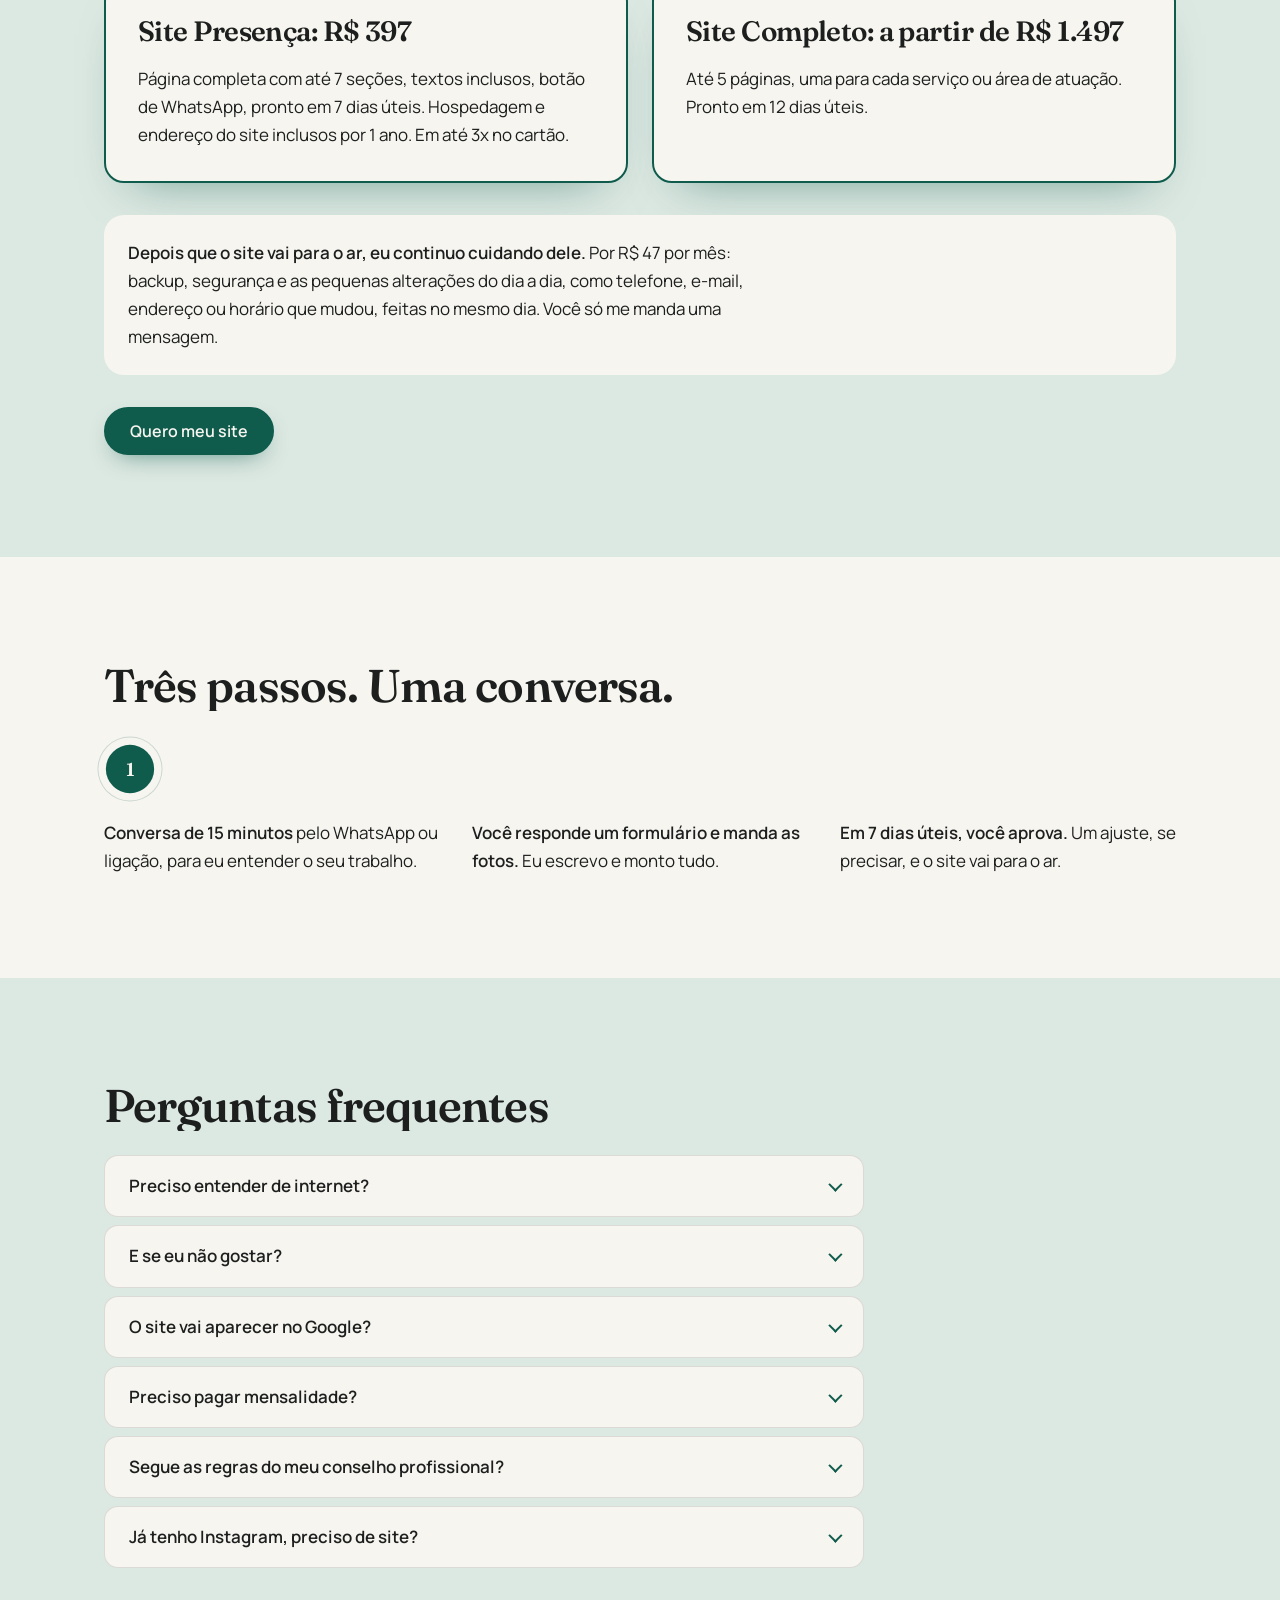
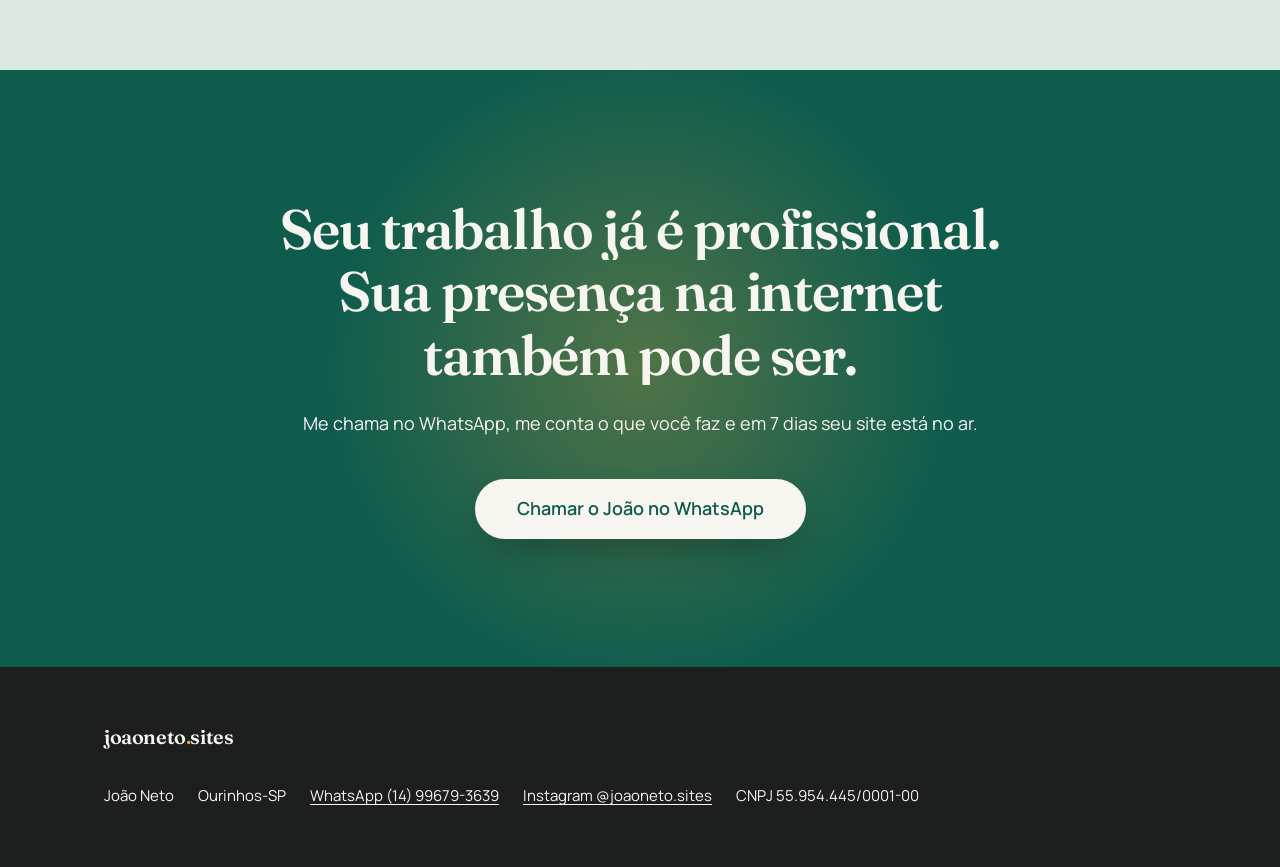
==== commit 442bd970: "Celulares rolam com o mouse; polimento de desempenho e movimento - Celulares da galeria, do leque e " ====
--- a/index.html
+++ b/index.html
@@ -41,7 +41,6 @@
 <a class="so-leitor" href="#conteudo">Ir para o conteúdo</a>
 
 <header class="topo">
-  <span class="progresso" aria-hidden="true"></span>
   <div class="envelope topo__linha">
     <a class="logo" href="#conteudo">joaoneto<span class="logo__ponto">.</span>sites</a>
 
@@ -72,7 +71,7 @@
         <p class="capa__texto" data-surge>Para dentistas, psicólogos, advogados, contadores e outros profissionais que querem ser encontrados, passar confiança e receber contatos no WhatsApp. Eu faço tudo, você só aprova.</p>
 
         <div class="botoes" data-surge>
-          <a class="botao botao--primario botao--ima"
+          <a class="botao botao--primario"
              href="https://wa.me/5514996793639?text=Oi%2C%20Jo%C3%A3o!%20Vi%20seu%20site%20e%20quero%20saber%20mais%20sobre%20o%20meu.%20Sou%20%5Bprofiss%C3%A3o%5D%20em%20%5Bcidade%5D."
              target="_blank" rel="noopener">Quero meu site</a>
           <a class="botao botao--secundario" href="portfolio.html">Ver portfólio</a>
@@ -123,7 +122,7 @@
 
         <div class="celular celular--palco">
           <div class="celular__tela">
-            <img data-demo="rolagem" src="assets/rolagem-dentista.webp" width="390" height="3600" alt="">
+            <img data-demo="rolagem" src="assets/rolagem-dentista.webp?v=2" width="390" height="3600" alt="">
           </div>
         </div>
 
@@ -212,7 +211,7 @@
           </div>
           <!-- Depois: o site pronto -->
           <div class="comparar__depois" aria-hidden="true">
-            <img src="assets/rolagem-dentista.webp" width="390" height="3600" alt="" loading="lazy">
+            <img src="assets/rolagem-dentista.webp?v=2" width="390" height="3600" alt="" loading="lazy">
           </div>
           <span class="comparar__rotulo comparar__rotulo--antes" aria-hidden="true">Antes</span>
           <span class="comparar__rotulo comparar__rotulo--depois" aria-hidden="true">Depois</span>
@@ -352,7 +351,7 @@
   <section class="secao" id="modelos" aria-labelledby="t-modelos">
     <div class="envelope">
       <h2 id="t-modelos" data-linhas>Veja como fica.</h2>
-      <p class="secao__apoio" data-surge>Role a página: a tela de cada celular rola junto. Toque em um deles para abrir o site de verdade.</p>
+      <p class="secao__apoio" data-surge>Passe o mouse sobre um celular e suba ou desça para ver o site inteiro. Clique, ou toque no celular, para abrir o site de verdade.</p>
 
       <ul class="galeria">
 
@@ -360,7 +359,7 @@
           <figure class="pecas">
             <a class="celular" href="https://joaoneto-modelo-dentista.vercel.app" target="_blank" rel="noopener">
               <div class="celular__tela">
-                <img src="assets/rolagem-dentista.webp" width="390" height="3600"
+                <img src="assets/rolagem-dentista.webp?v=2" width="390" height="3600"
                      alt="Site-modelo de dentista, aberto no celular" loading="lazy" decoding="async">
               </div>
             </a>
@@ -372,7 +371,7 @@
           <figure class="pecas">
             <a class="celular" href="https://joaoneto-modelo-advocacia.vercel.app" target="_blank" rel="noopener">
               <div class="celular__tela">
-                <img src="assets/rolagem-advocacia.webp" width="390" height="3600"
+                <img src="assets/rolagem-advocacia.webp?v=2" width="390" height="3600"
                      alt="Site-modelo de escritório de advocacia, aberto no celular" loading="lazy" decoding="async">
               </div>
             </a>
@@ -384,7 +383,7 @@
           <figure class="pecas">
             <a class="celular" href="https://joaoneto-modelo-estetica.vercel.app" target="_blank" rel="noopener">
               <div class="celular__tela">
-                <img src="assets/rolagem-estetica.webp" width="390" height="3600"
+                <img src="assets/rolagem-estetica.webp?v=2" width="390" height="3600"
                      alt="Site-modelo de estúdio de estética, aberto no celular" loading="lazy" decoding="async">
               </div>
             </a>
@@ -396,7 +395,7 @@
           <figure class="pecas">
             <a class="celular" href="https://thainadias.vercel.app" target="_blank" rel="noopener">
               <div class="celular__tela">
-                <img src="assets/rolagem-thaina.webp" width="390" height="3600"
+                <img src="assets/rolagem-thaina.webp?v=2" width="390" height="3600"
                      alt="Site da Thainá Dias, social media, feito pelo João e aberto no celular"
                      loading="lazy" decoding="async">
               </div>
@@ -436,7 +435,7 @@
         <p><b>Depois que o site vai para o ar, eu continuo cuidando dele.</b> Por R$ 47 por mês: backup, segurança e as pequenas alterações do dia a dia, como telefone, e-mail, endereço ou horário que mudou, feitas no mesmo dia. Você só me manda uma mensagem.</p>
       </div>
 
-      <a class="botao botao--primario botao--ima"
+      <a class="botao botao--primario"
          href="https://wa.me/5514996793639?text=Oi%2C%20Jo%C3%A3o!%20Vi%20seu%20site%20e%20quero%20saber%20mais%20sobre%20o%20meu.%20Sou%20%5Bprofiss%C3%A3o%5D%20em%20%5Bcidade%5D."
          target="_blank" rel="noopener">Quero meu site</a>
     </div>
@@ -513,7 +512,7 @@
 
       <p data-surge>Me chama no WhatsApp, me conta o que você faz e em 7 dias seu site está no ar.</p>
 
-      <a class="botao botao--claro botao--grande botao--ima"
+      <a class="botao botao--claro botao--grande"
          href="https://wa.me/5514996793639?text=Oi%2C%20Jo%C3%A3o!%20Vi%20seu%20site%20e%20quero%20saber%20mais%20sobre%20o%20meu.%20Sou%20%5Bprofiss%C3%A3o%5D%20em%20%5Bcidade%5D."
          target="_blank" rel="noopener">Chamar o João no WhatsApp</a>
     </div>
--- a/css/style.css
+++ b/css/style.css
@@ -163,9 +163,9 @@
 /* Estados iniciais do que vai ser animado. So valem com a classe
    .movimento, que o boot.js poe quando ha JS e o usuario aceita movimento.
    Sem ela, tudo aparece pronto. */
-.movimento [data-surge] { opacity: 0; transform: translateY(24px); }
+/* a capa fica de fora: aparece no primeiro quadro, sem esperar o JS */
+.movimento main > section:not(.capa) [data-surge] { opacity: 0; transform: translateY(24px); }
 .movimento [data-linhas],
-.movimento #capa-titulo,
 .movimento .palco .navegador,
 .movimento .palco .celular--palco,
 .movimento .palco .etiqueta,
@@ -252,18 +252,6 @@
   gap: var(--e-3);
 }
 
-/* barra fina de progresso da leitura */
-.progresso {
-  position: absolute;
-  left: 0;
-  bottom: -1px;
-  width: 100%;
-  height: 2px;
-  background: var(--ambar);
-  transform: scaleX(0);
-  transform-origin: left;
-}
-
 .menu { display: none; gap: var(--e-4); }
 .menu a {
   position: relative;
@@ -415,11 +403,6 @@
     radial-gradient(closest-side, rgba(15, 92, 77, 0.22), transparent 72%) 12% 88% / 65% 65% no-repeat,
     radial-gradient(closest-side, var(--salvia), transparent 78%) 50% 50% / 100% 100% no-repeat;
   filter: blur(18px);
-  animation: respira 10s ease-in-out infinite alternate;
-}
-
-@keyframes respira {
-  to { transform: scale(1.08) rotate(4deg); }
 }
 
 .navegador {
@@ -586,6 +569,9 @@
   background: var(--papel);
 }
 .celular__tela img { width: 100%; height: auto; will-change: transform; }
+/* rolagem com o mouse (main.js): a transicao suaviza o movimento do cursor.
+   O palco fica de fora porque o GSAP ja anima a tela dele quadro a quadro. */
+.celular:not(.celular--palco) .celular__tela img { transition: transform 0.7s cubic-bezier(0.2, 0.8, 0.2, 1); }
 
 .celular--palco {
   position: absolute;
@@ -1149,12 +1135,10 @@
   font-size: 0.9375rem;
 }
 
-.galeria .celular { transition: transform 0.6s cubic-bezier(0.2, 0.8, 0.2, 1), box-shadow 0.6s ease; }
+/* sem inclinar: o celular precisa ficar parado sob o mouse para rolar */
+.galeria .celular { transition: translate 0.5s cubic-bezier(0.2, 0.8, 0.2, 1), box-shadow 0.5s ease; }
 @media (hover: hover) and (pointer: fine) {
-  .galeria .celular:hover {
-    transform: perspective(900px) rotateY(-9deg) rotateX(4deg) translateY(-8px);
-    box-shadow: 24px 44px 60px -30px rgba(29, 31, 30, 0.55);
-  }
+  .galeria .celular:hover { translate: 0 -6px; box-shadow: 0 40px 60px -30px rgba(29, 31, 30, 0.6); }
 }
 
 /* --------------------------------------------------------------------------
@@ -1318,7 +1302,6 @@
   height: 70vmax;
   translate: -50% -50%;
   background: radial-gradient(closest-side, rgba(233, 169, 58, 0.3), transparent 70%);
-  animation: respira 9s ease-in-out infinite alternate;
 }
 .fechamento .envelope {
   position: relative;
@@ -1383,7 +1366,7 @@
   inset: 0;
   border-radius: 50%;
   border: 2px solid var(--verde);
-  animation: anel 3.2s ease-out infinite;
+  animation: anel 3.2s ease-out 2s 3; /* chama atencao 3 vezes e para */
 }
 @keyframes anel {
   0% { transform: scale(1); opacity: 0.7; }
@@ -1486,7 +1469,6 @@
     radial-gradient(closest-side, rgba(15, 92, 77, 0.2), transparent 72%) 15% 85% / 60% 60% no-repeat,
     radial-gradient(closest-side, var(--salvia), transparent 78%) 50% 50% / 100% 100% no-repeat;
   filter: blur(18px);
-  animation: respira 10s ease-in-out infinite alternate;
 }
 .leque .celular {
   flex: none;
@@ -1503,7 +1485,7 @@
 .leque .celular:nth-child(2) { rotate: -2deg; z-index: 3; }
 .leque .celular:nth-child(3) { rotate: 4deg; translate: 0 12px; z-index: 2; }
 .leque .celular:nth-child(4) { display: none; rotate: 10deg; translate: 0 34px; z-index: 1; }
-.leque .celular:hover { z-index: 4; scale: 1.05; }
+.leque .celular:hover { z-index: 4; scale: 1.04; }
 .etiqueta--leque { left: 2%; bottom: 6%; animation: flutua 5s ease-in-out infinite; }
 
 .atalhos {
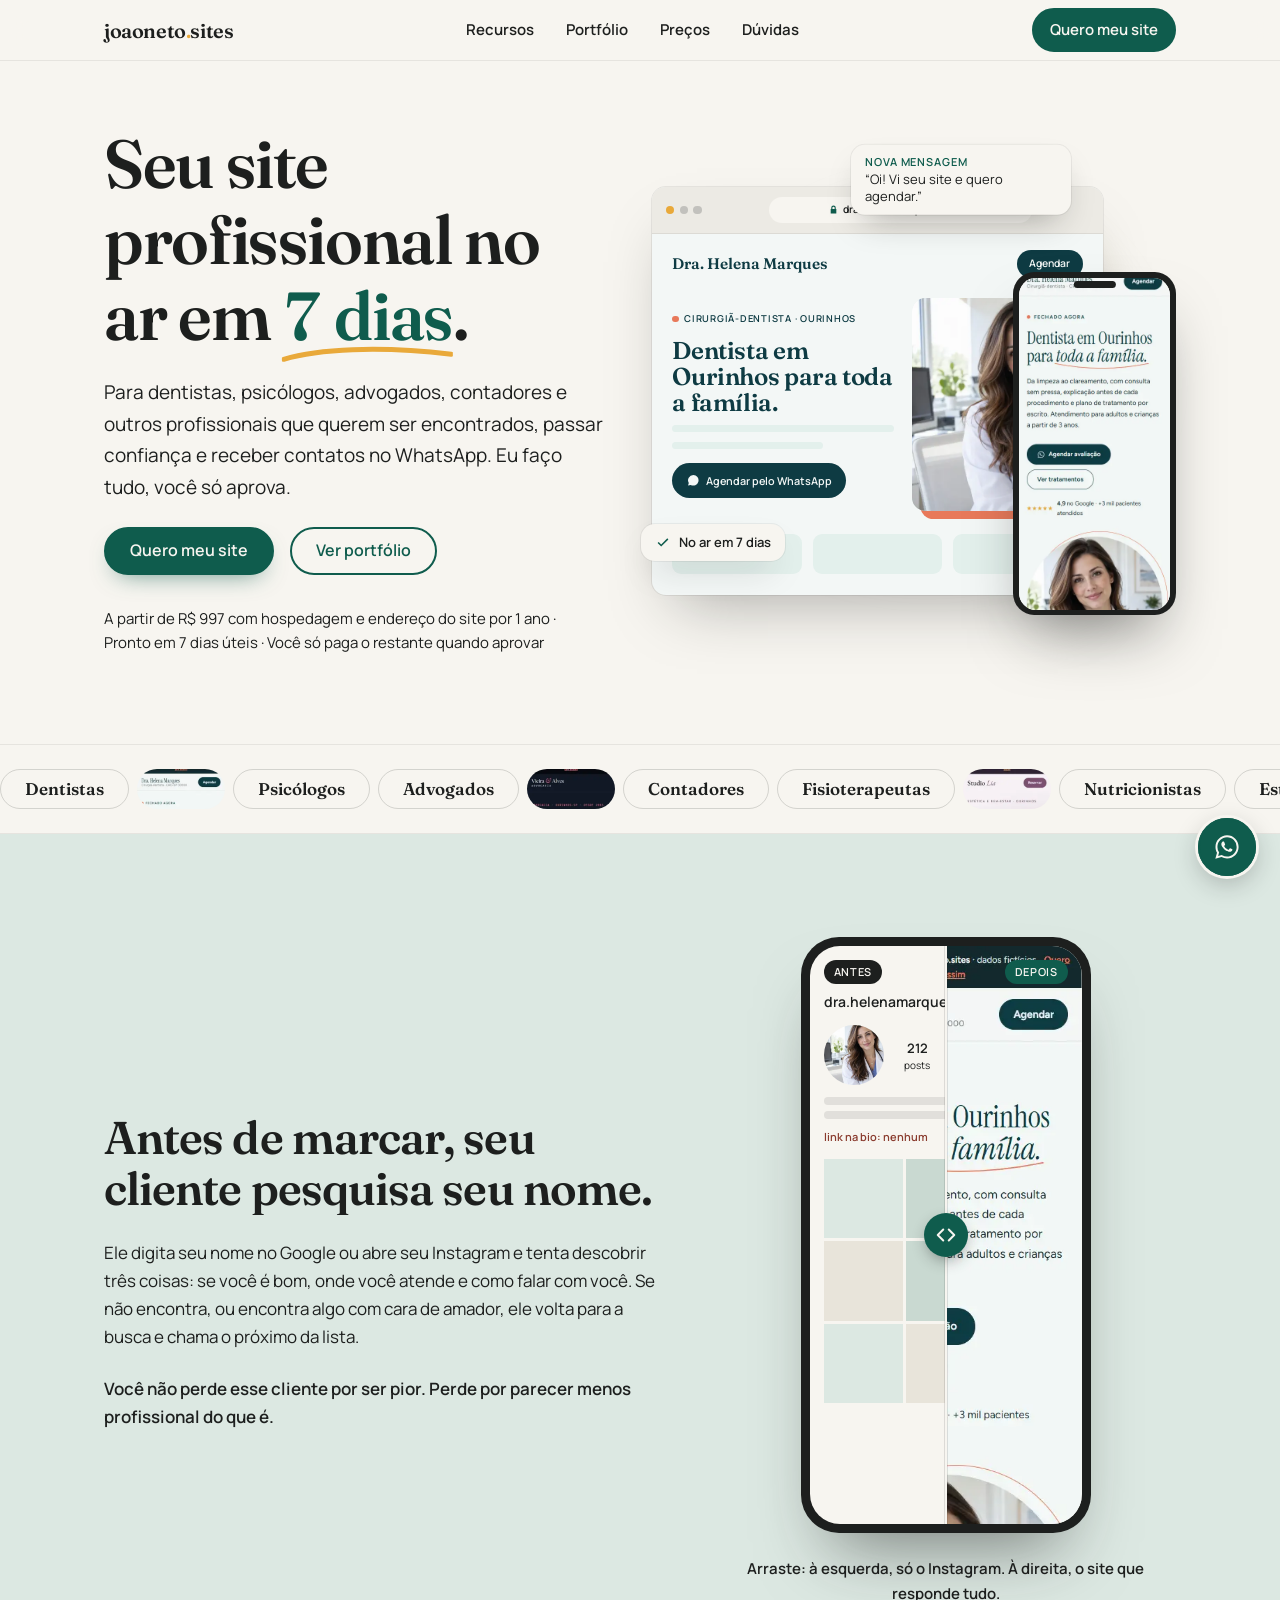
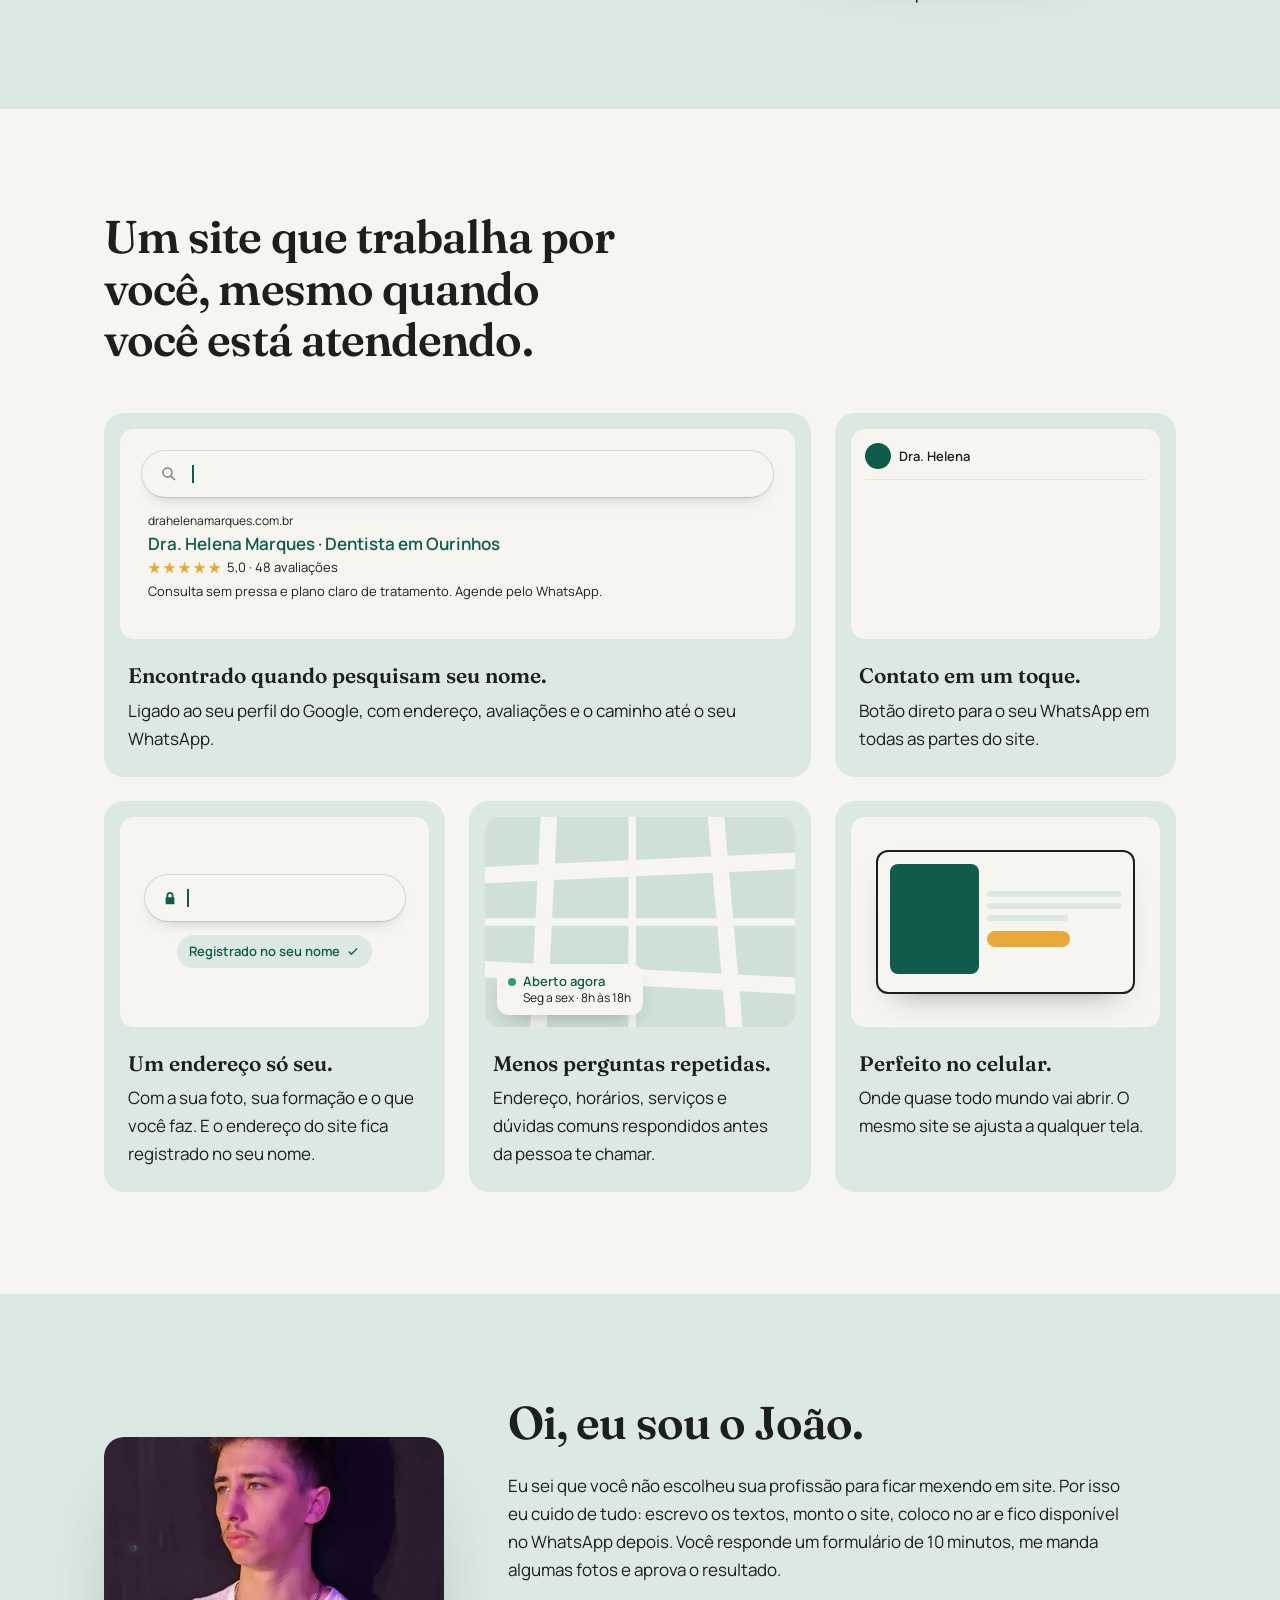
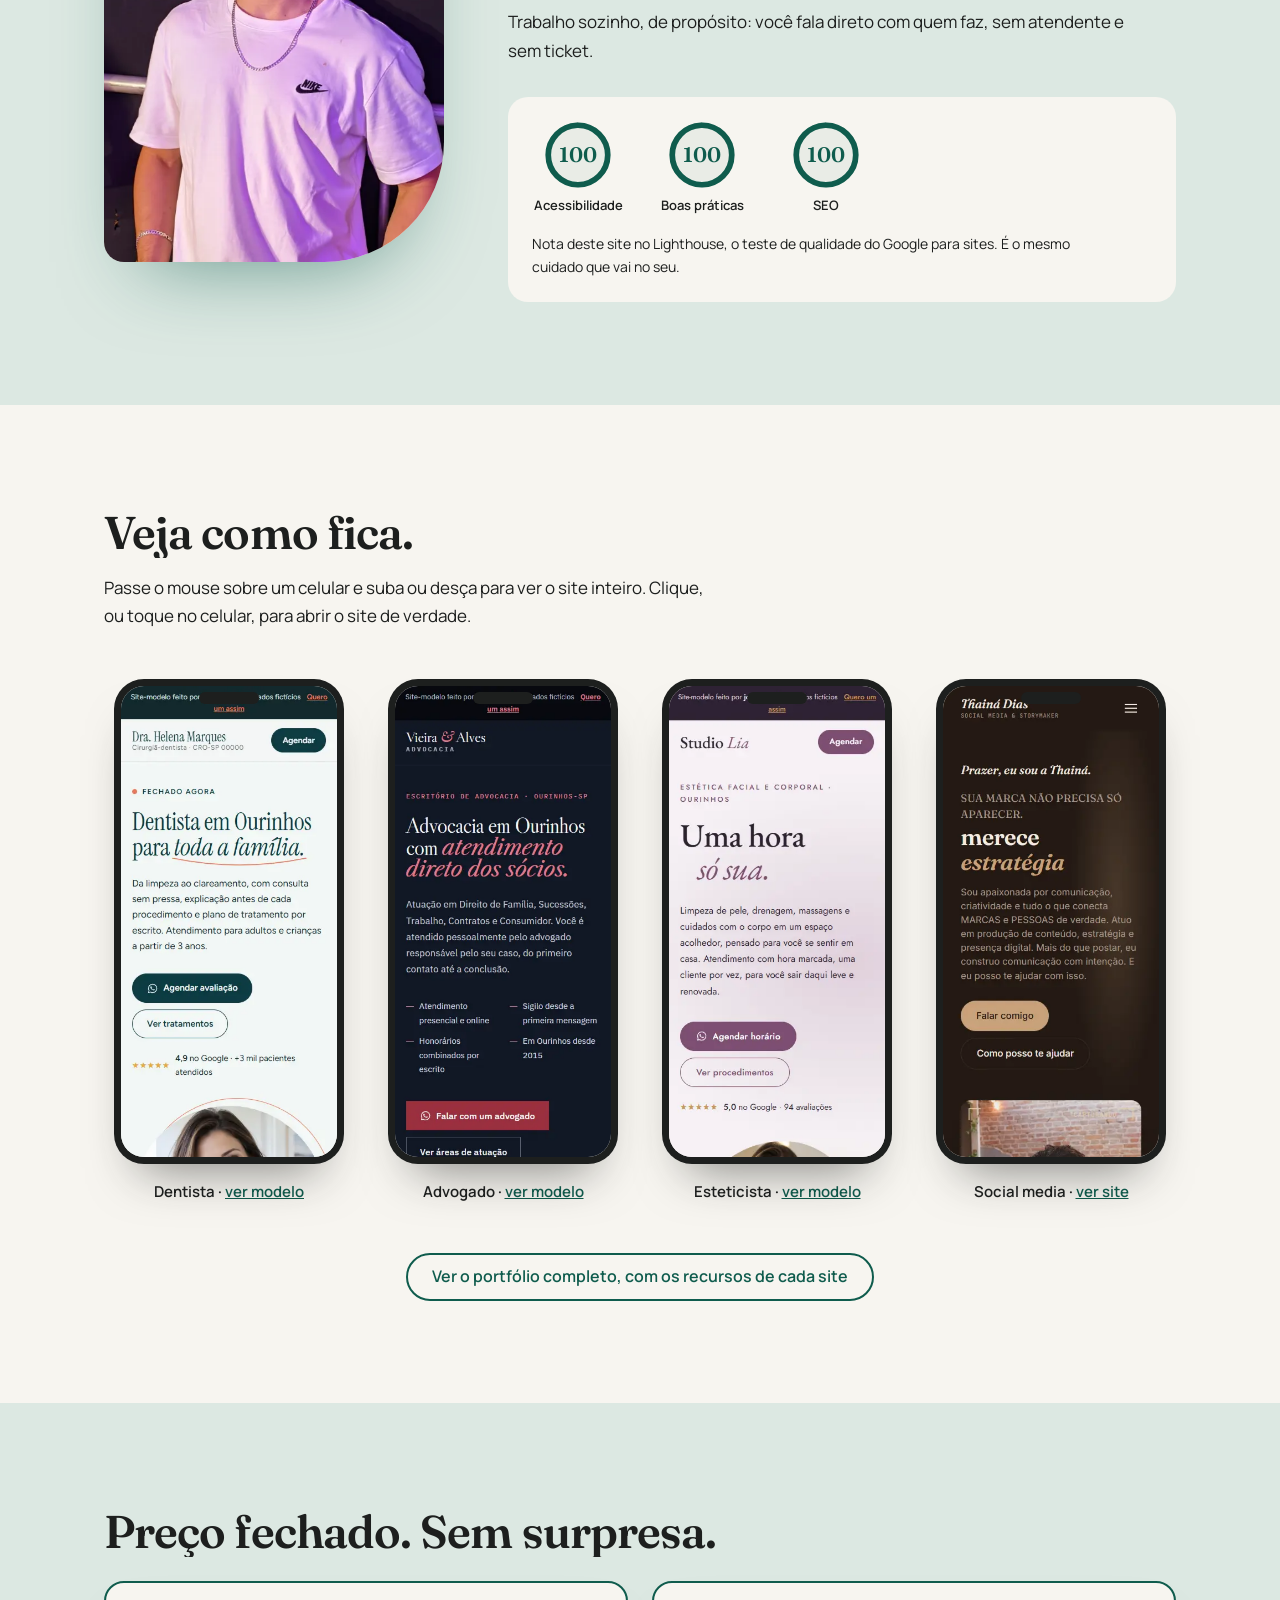
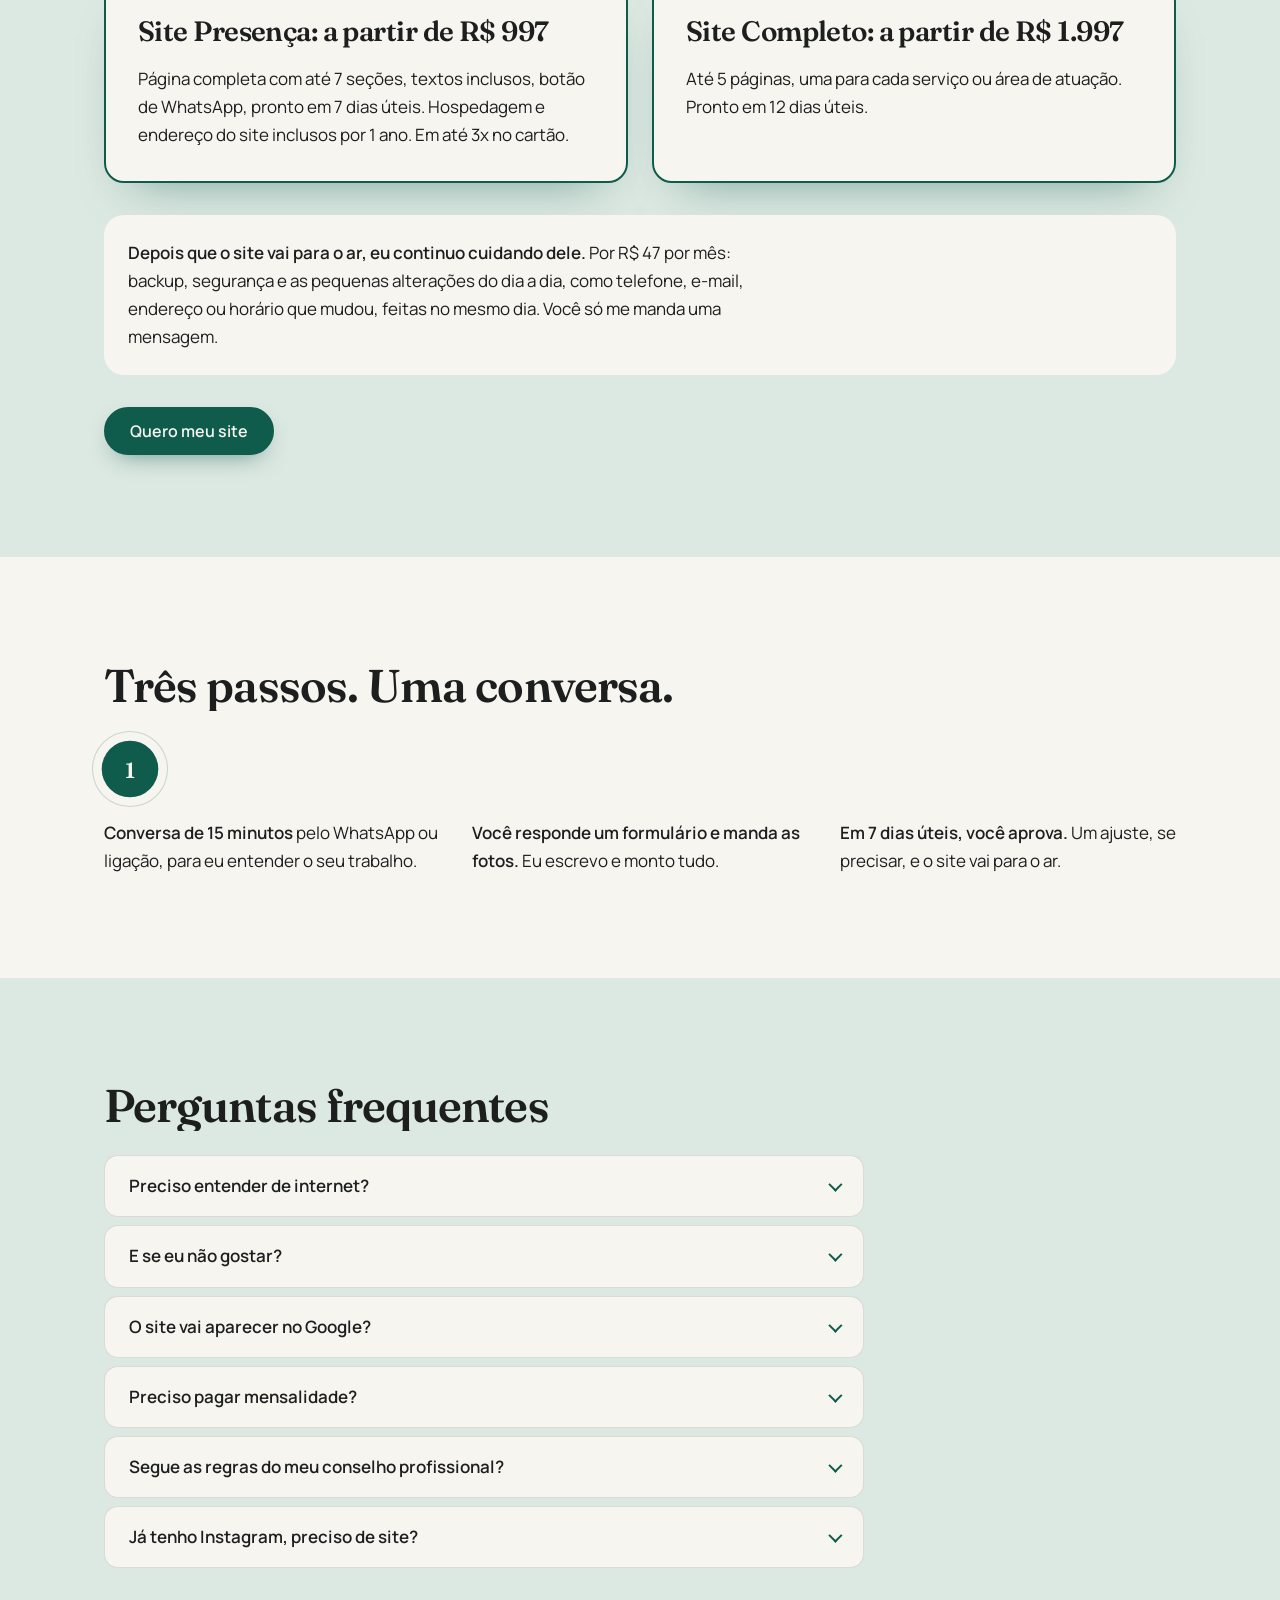
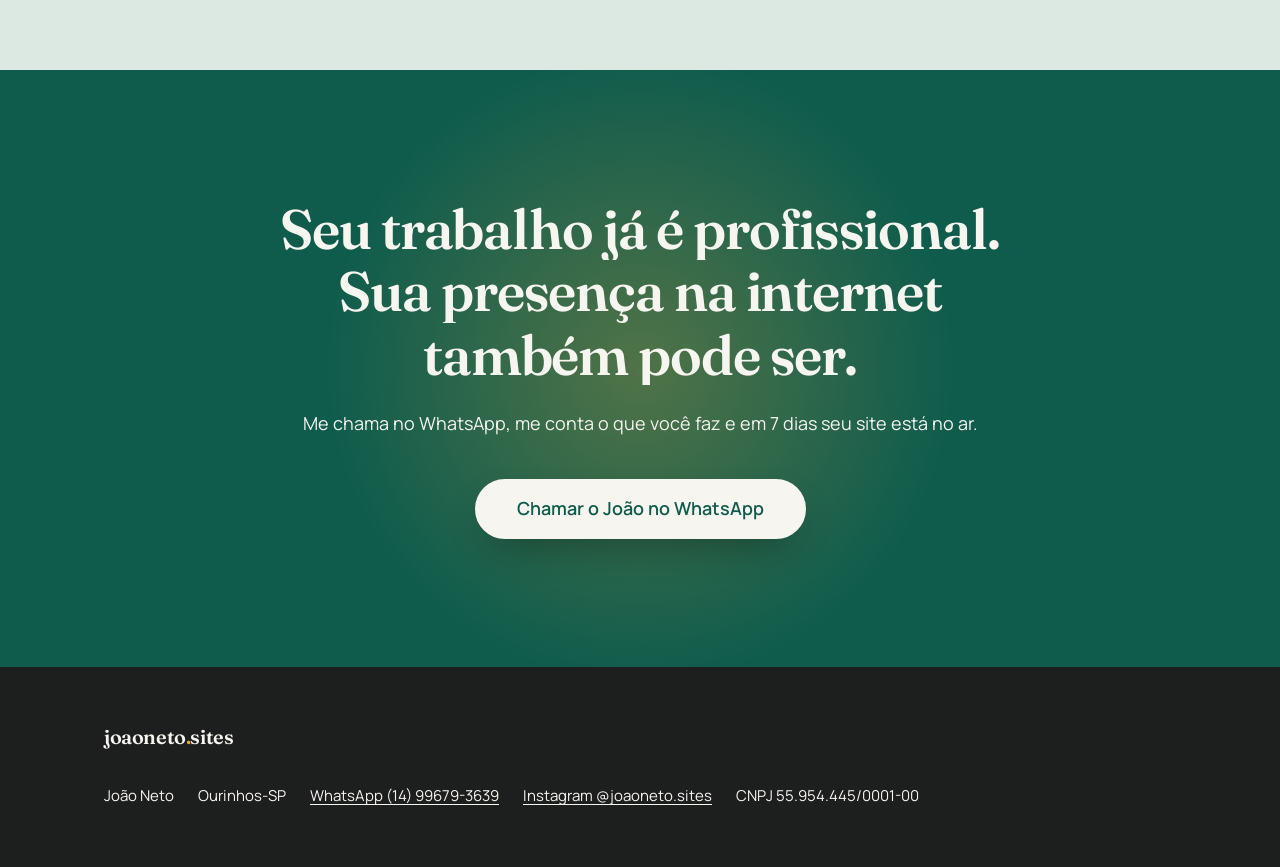
==== commit afaaf1b5: "Atualiza preços iniciais dos sites Presença e Completo" ====
--- a/index.html
+++ b/index.html
@@ -5,7 +5,7 @@
 <meta name="viewport" content="width=device-width, initial-scale=1">
 
 <title>joaoneto.sites | Sites profissionais para profissionais liberais</title>
-<meta name="description" content="Sites profissionais para dentistas, psicólogos, advogados e contadores. Seu site no ar em 7 dias úteis por R$ 397, com hospedagem e domínio inclusos.">
+<meta name="description" content="Sites profissionais para dentistas, psicólogos, advogados e contadores. Seu site no ar em 7 dias úteis a partir de R$ 997, com hospedagem e domínio inclusos.">
 
 <link rel="canonical" href="https://joaoneto-sites.vercel.app/">
 <link rel="icon" href="assets/favicon.svg" type="image/svg+xml">
@@ -16,7 +16,7 @@
 <meta property="og:locale" content="pt_BR">
 <meta property="og:url" content="https://joaoneto-sites.vercel.app/">
 <meta property="og:title" content="joaoneto.sites | Sites profissionais para profissionais liberais">
-<meta property="og:description" content="Seu site profissional no ar em 7 dias. R$ 397 com hospedagem e domínio por 1 ano. Eu faço tudo, você só aprova.">
+<meta property="og:description" content="Seu site profissional no ar em 7 dias. A partir de R$ 997 com hospedagem e domínio por 1 ano. Eu faço tudo, você só aprova.">
 <meta property="og:image" content="https://joaoneto-sites.vercel.app/assets/og.png">
 <meta property="og:image:width" content="1200">
 <meta property="og:image:height" content="630">
@@ -77,7 +77,7 @@
           <a class="botao botao--secundario" href="portfolio.html">Ver portfólio</a>
         </div>
 
-        <p class="capa__linha" data-surge>R$ 397 com hospedagem e endereço do site por 1 ano · Pronto em 7 dias úteis · Você só paga o restante quando aprovar</p>
+        <p class="capa__linha" data-surge>A partir de R$ 997 com hospedagem e endereço do site por 1 ano · Pronto em 7 dias úteis · Você só paga o restante quando aprovar</p>
       </div>
 
       <!-- Demonstracao decorativa: um site de cliente se montando e trocando
@@ -421,12 +421,12 @@
 
       <div class="planos">
         <article class="plano" data-surge>
-          <h3 class="plano__nome">Site Presença: R$ 397</h3>
+          <h3 class="plano__nome">Site Presença: a partir de R$ 997</h3>
           <p>Página completa com até 7 seções, textos inclusos, botão de WhatsApp, pronto em 7 dias úteis. Hospedagem e endereço do site inclusos por 1 ano. Em até 3x no cartão.</p>
         </article>
 
         <article class="plano" data-surge>
-          <h3 class="plano__nome">Site Completo: a partir de R$ 1.497</h3>
+          <h3 class="plano__nome">Site Completo: a partir de R$ 1.997</h3>
           <p>Até 5 páginas, uma para cada serviço ou área de atuação. Pronto em 12 dias úteis.</p>
         </article>
       </div>
@@ -559,7 +559,7 @@
   "url": "https://joaoneto-sites.vercel.app/",
   "description": "Sites profissionais para dentistas, psicólogos, advogados e contadores, no ar em 7 dias úteis.",
   "image": "https://joaoneto-sites.vercel.app/assets/og.png",
-  "priceRange": "R$ 397 - R$ 1.497",
+  "priceRange": "A partir de R$ 997",
   "telephone": "+55 14 99679-3639",
   "founder": { "@type": "Person", "name": "João Neto" },
   "areaServed": { "@type": "City", "name": "Ourinhos-SP" },
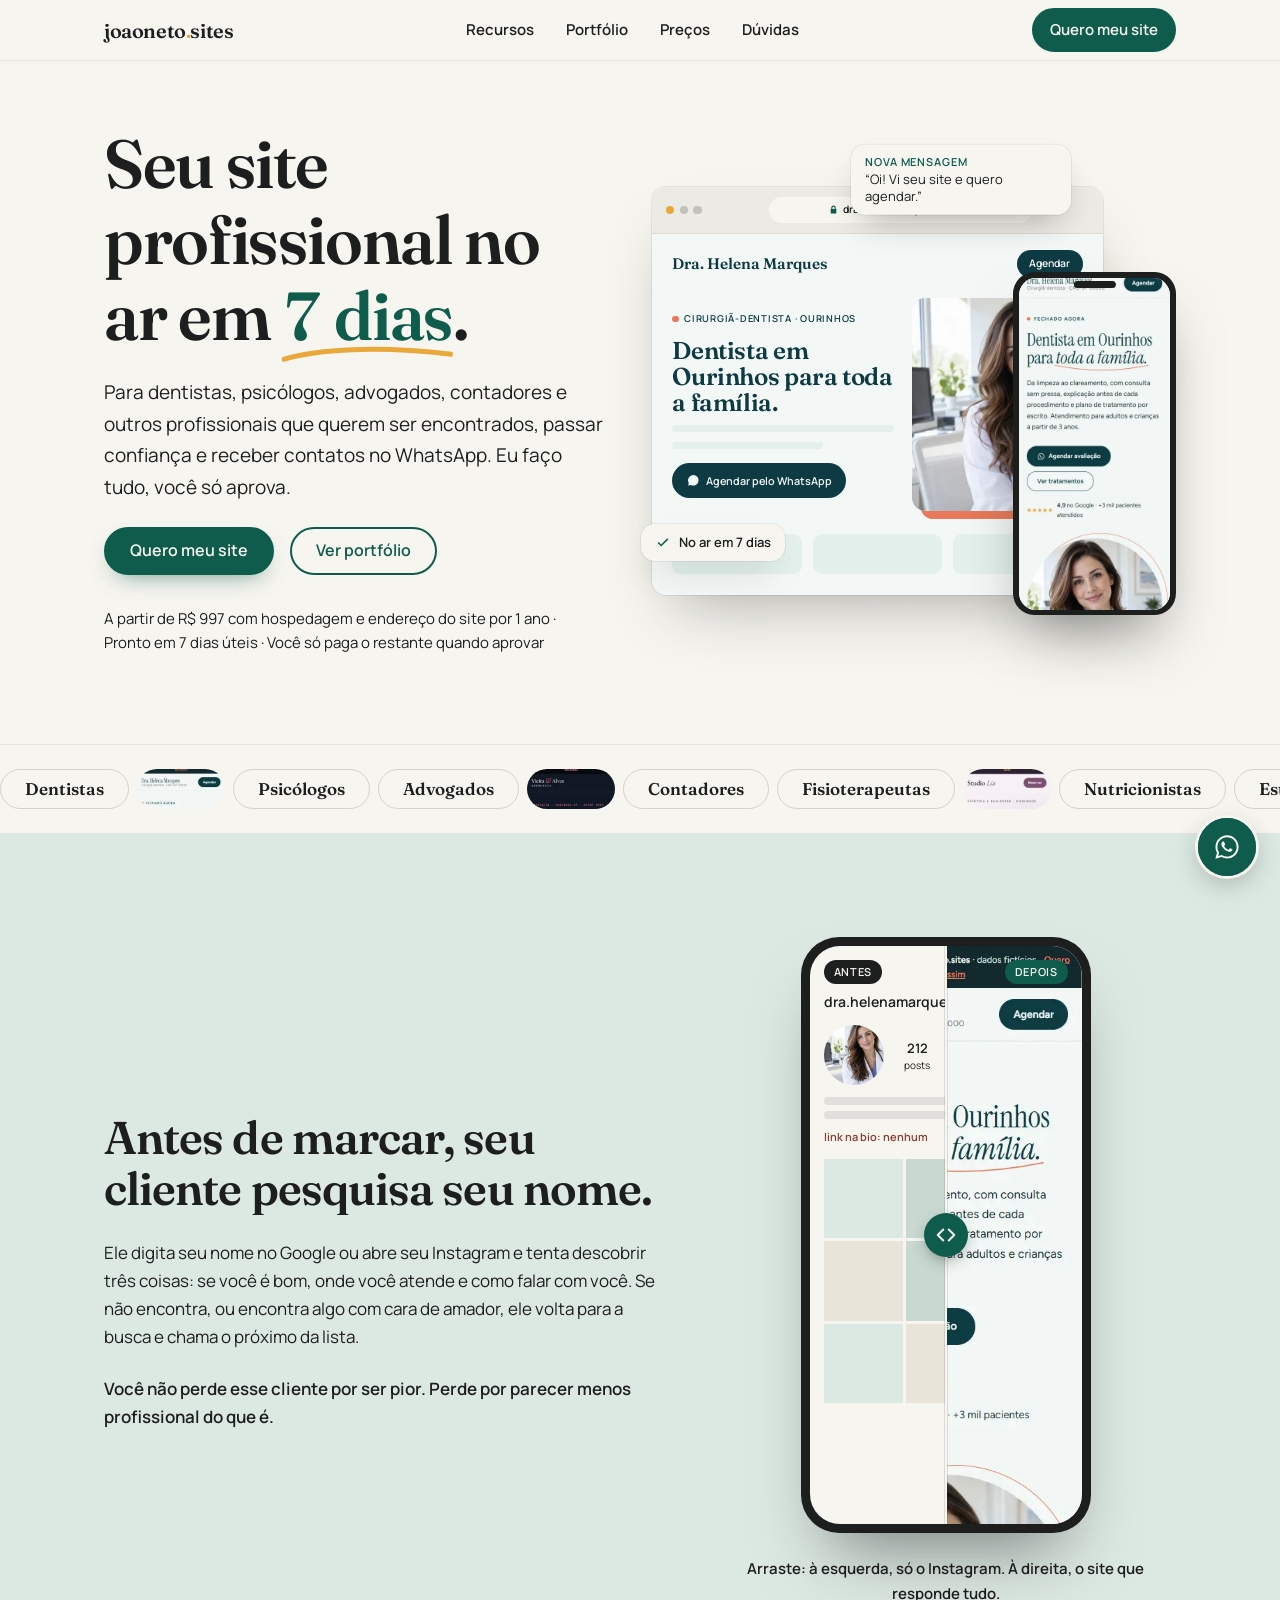
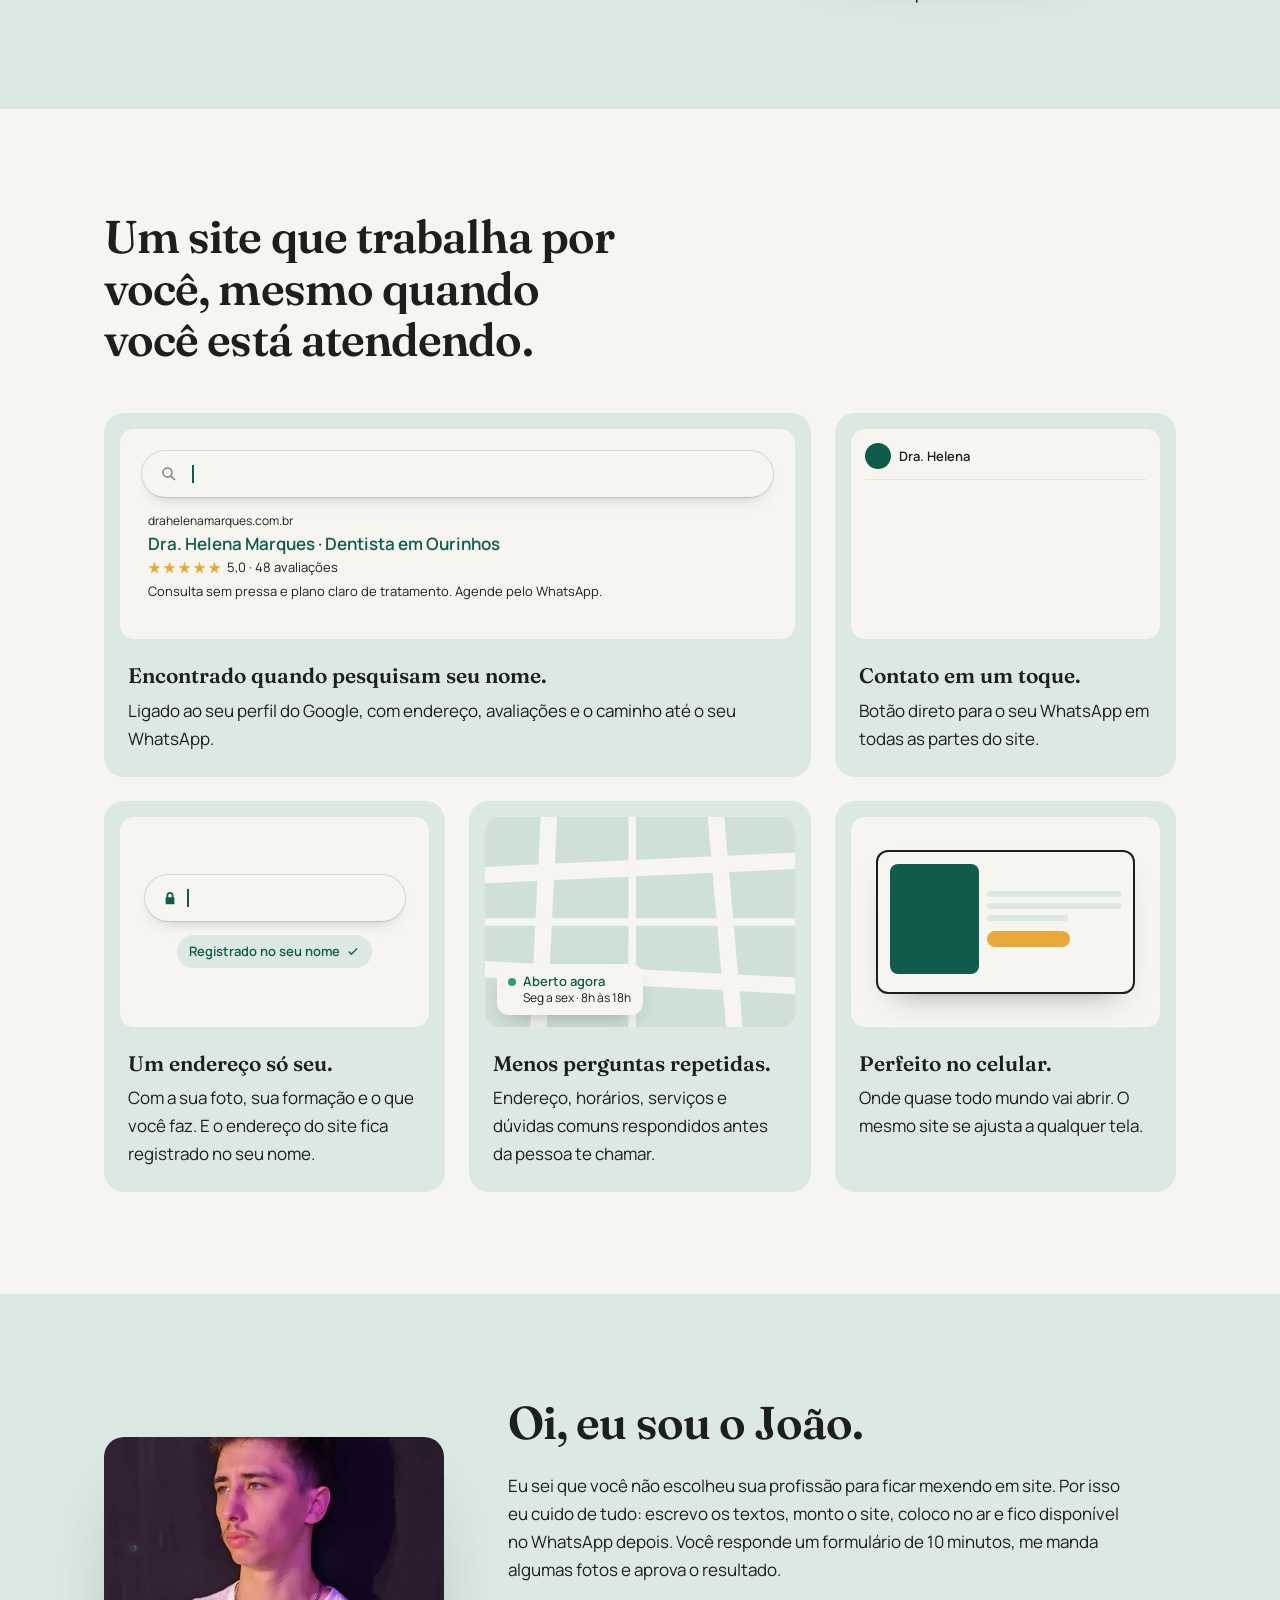
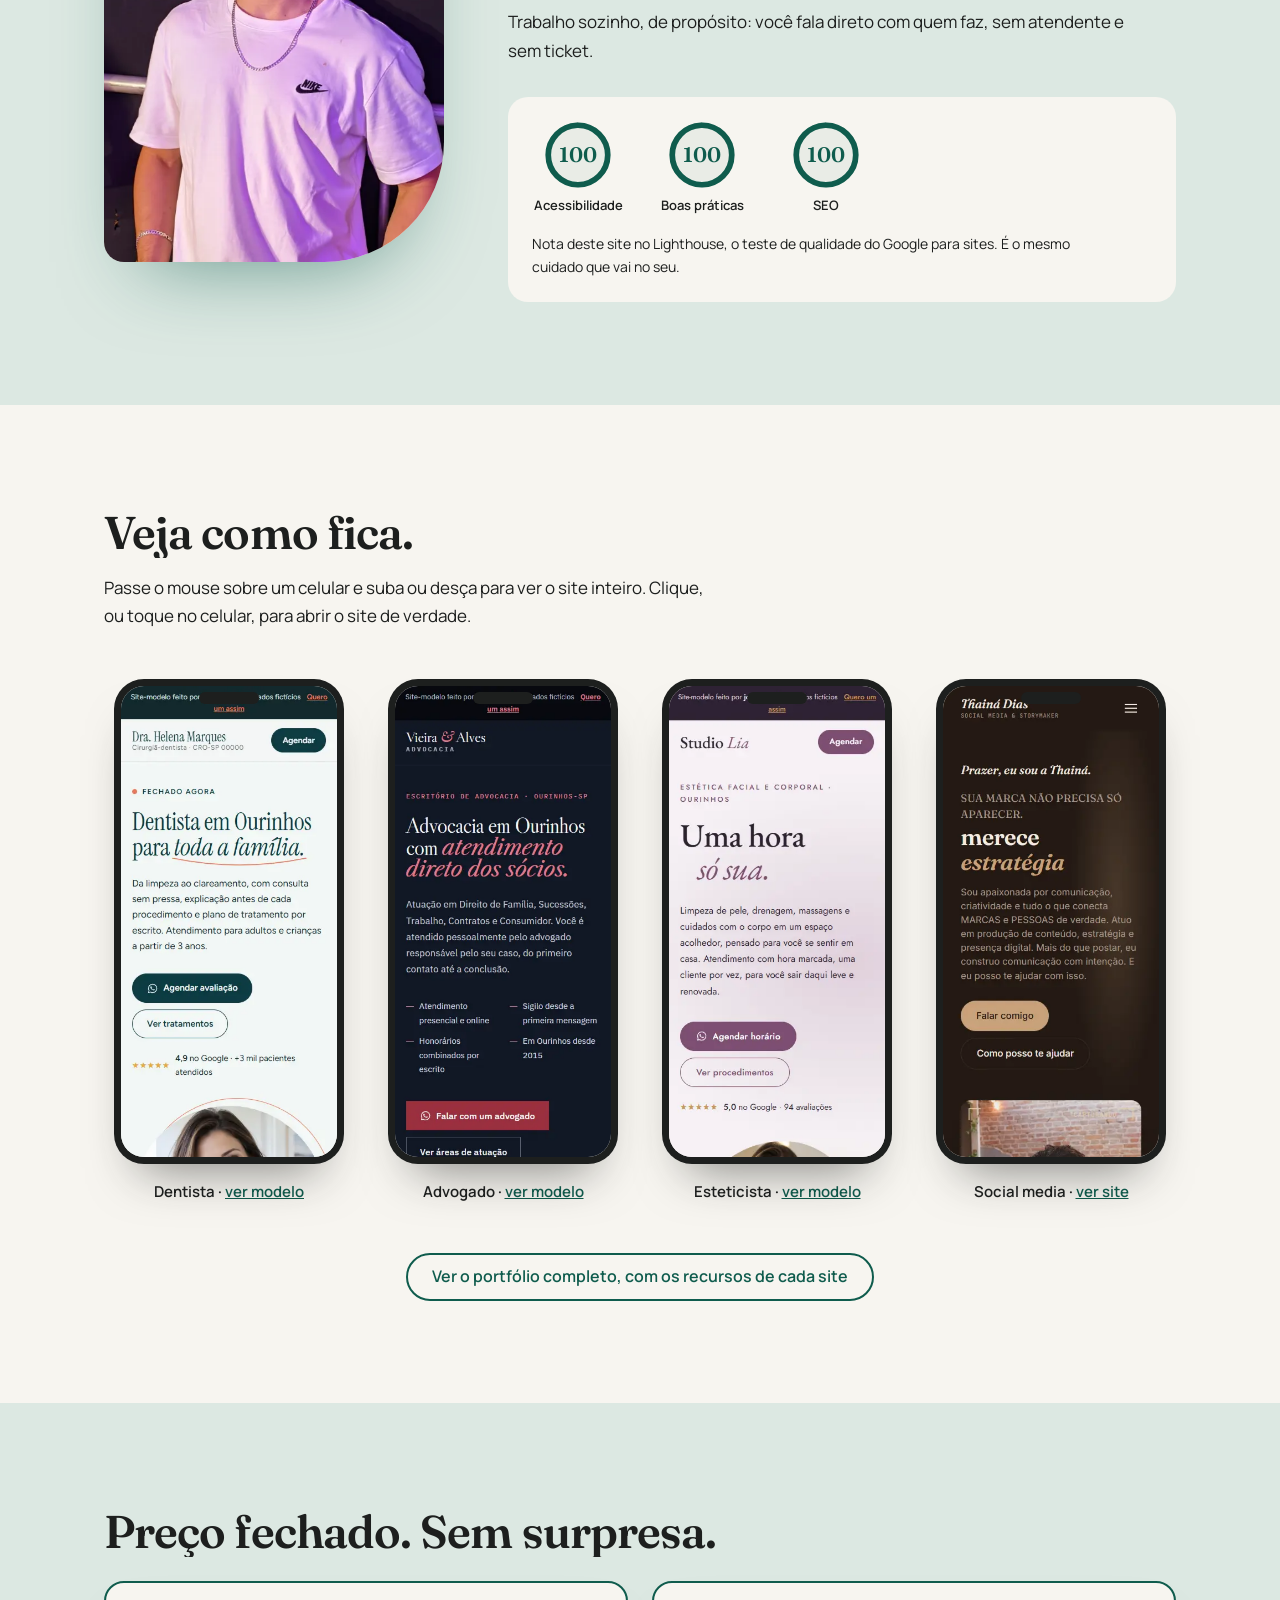
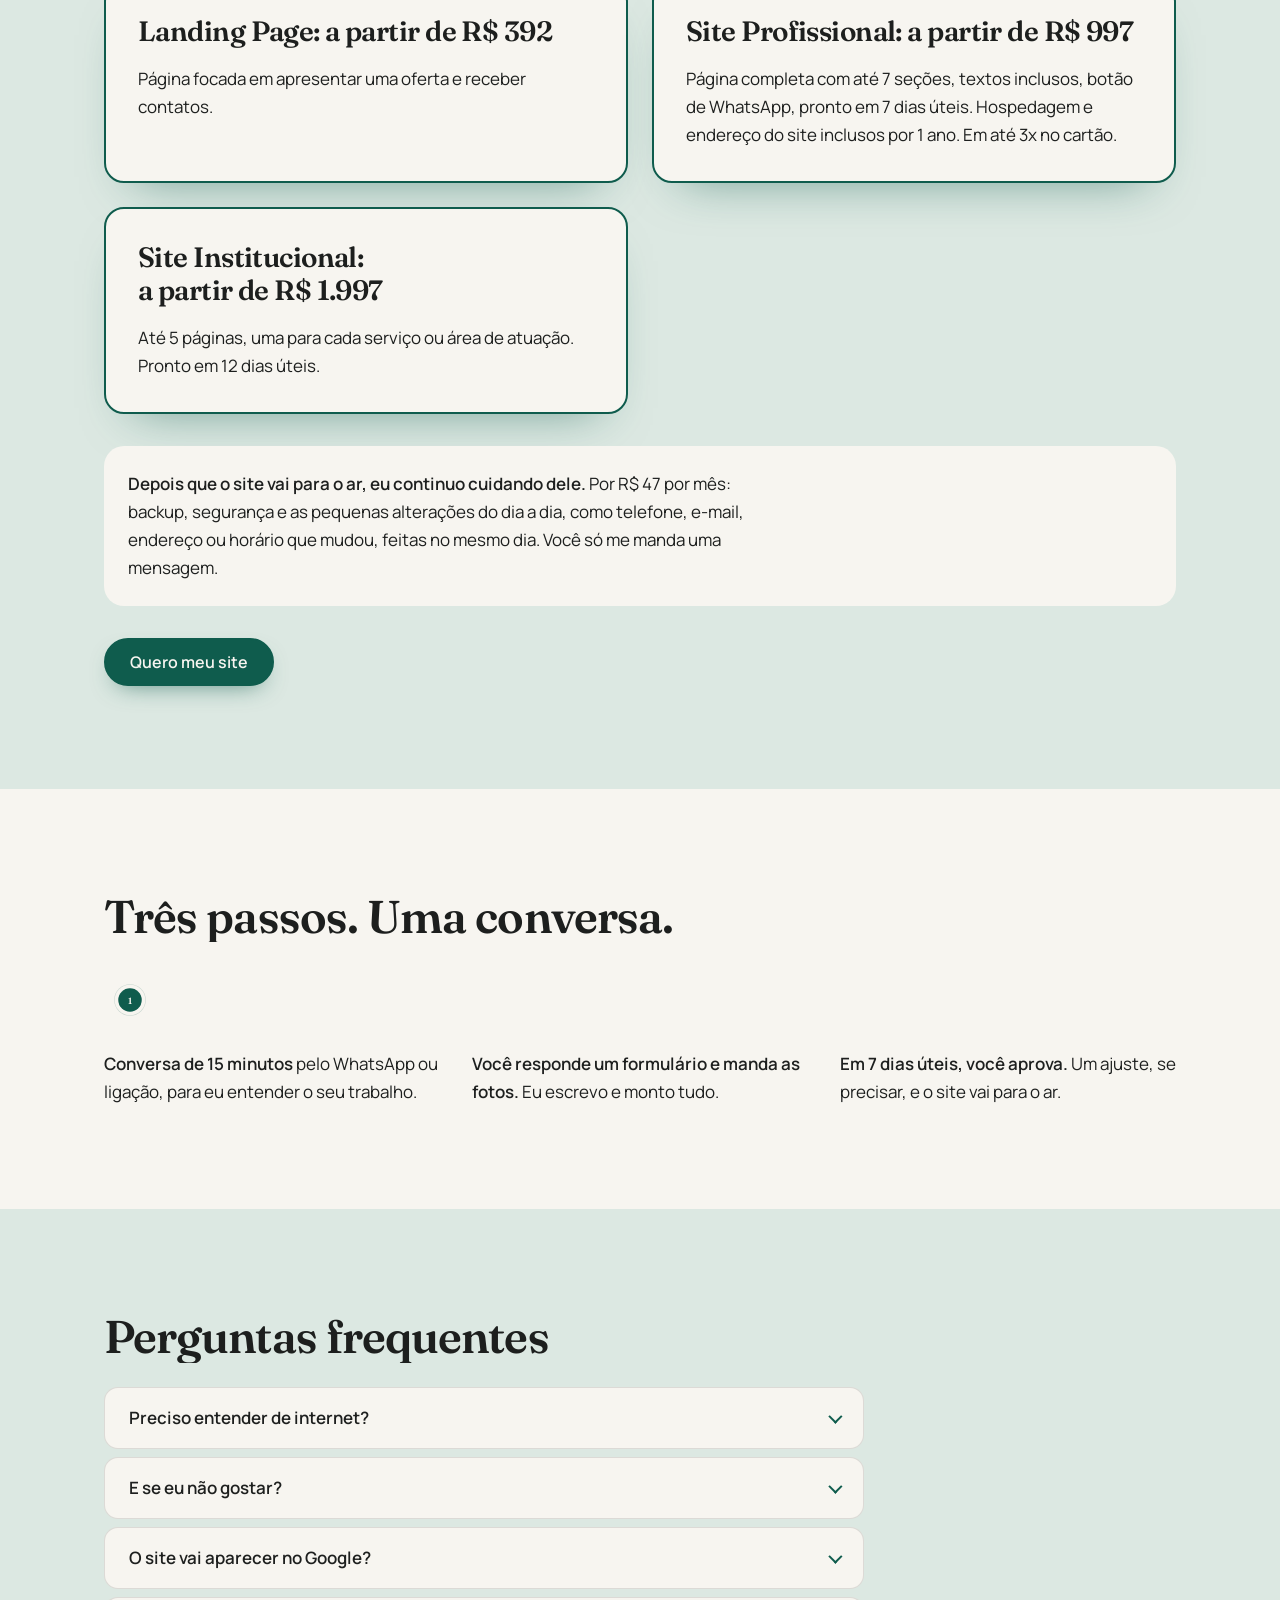
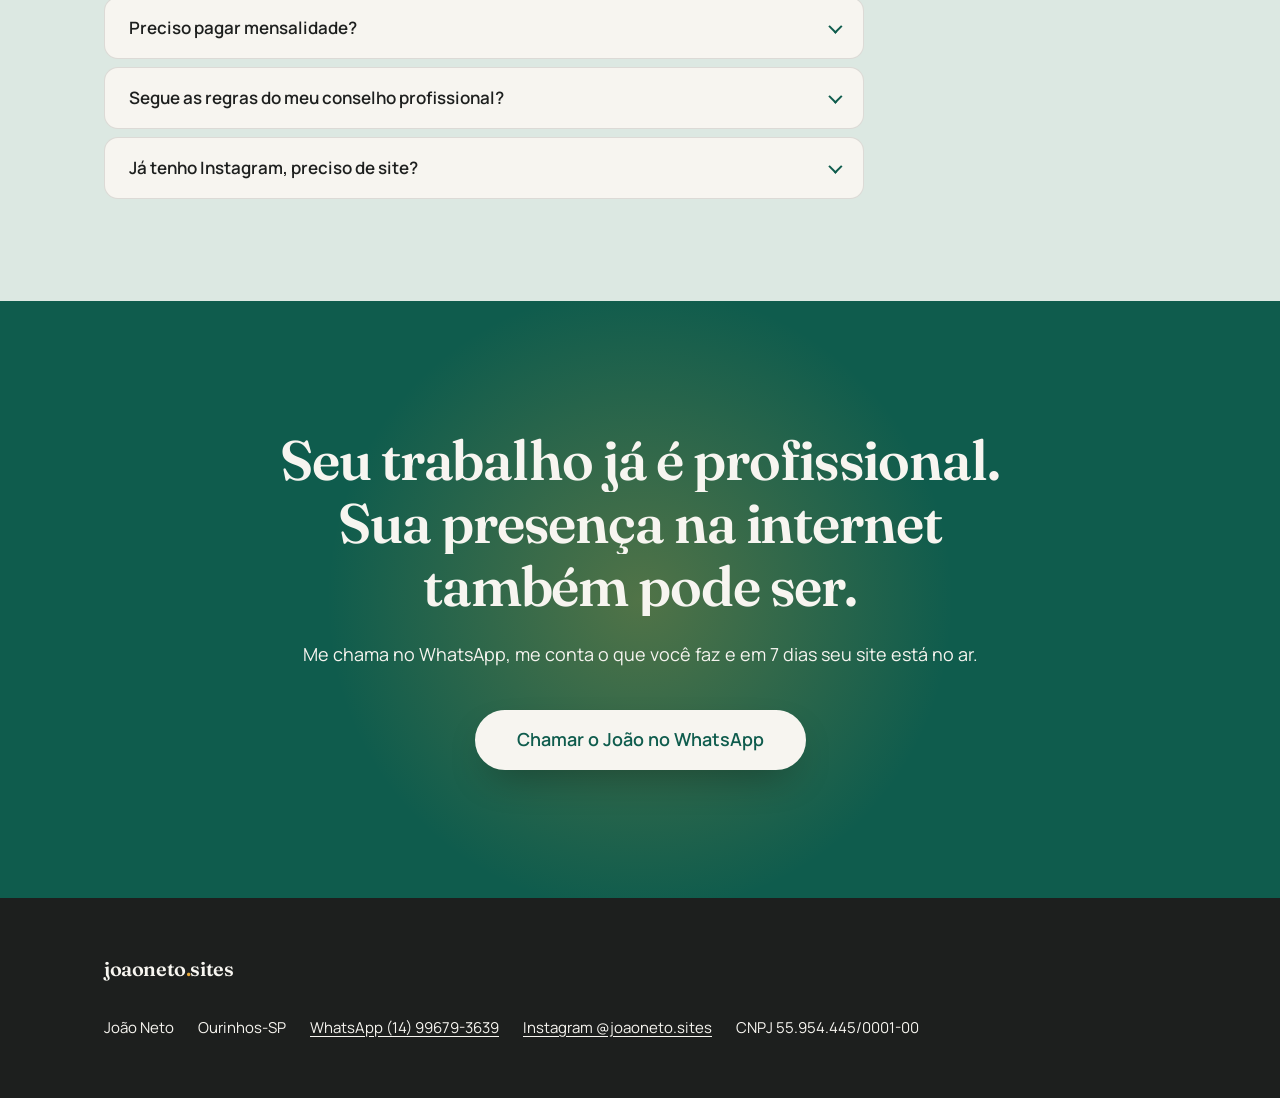
==== commit cc4bdd8b: "Renomeia planos e adiciona Landing Page a partir de R$ 392" ====
--- a/index.html
+++ b/index.html
@@ -421,12 +421,17 @@
 
       <div class="planos">
         <article class="plano" data-surge>
-          <h3 class="plano__nome">Site Presença: a partir de R$ 997</h3>
+          <h3 class="plano__nome">Landing Page: a partir de R$ 392</h3>
+          <p>Página focada em apresentar uma oferta e receber contatos.</p>
+        </article>
+
+        <article class="plano" data-surge>
+          <h3 class="plano__nome">Site Profissional: a partir de R$ 997</h3>
           <p>Página completa com até 7 seções, textos inclusos, botão de WhatsApp, pronto em 7 dias úteis. Hospedagem e endereço do site inclusos por 1 ano. Em até 3x no cartão.</p>
         </article>
 
         <article class="plano" data-surge>
-          <h3 class="plano__nome">Site Completo: a partir de R$ 1.997</h3>
+          <h3 class="plano__nome">Site Institucional: a partir de R$ 1.997</h3>
           <p>Até 5 páginas, uma para cada serviço ou área de atuação. Pronto em 12 dias úteis.</p>
         </article>
       </div>
@@ -559,7 +564,7 @@
   "url": "https://joaoneto-sites.vercel.app/",
   "description": "Sites profissionais para dentistas, psicólogos, advogados e contadores, no ar em 7 dias úteis.",
   "image": "https://joaoneto-sites.vercel.app/assets/og.png",
-  "priceRange": "A partir de R$ 997",
+  "priceRange": "A partir de R$ 392",
   "telephone": "+55 14 99679-3639",
   "founder": { "@type": "Person", "name": "João Neto" },
   "areaServed": { "@type": "City", "name": "Ourinhos-SP" },
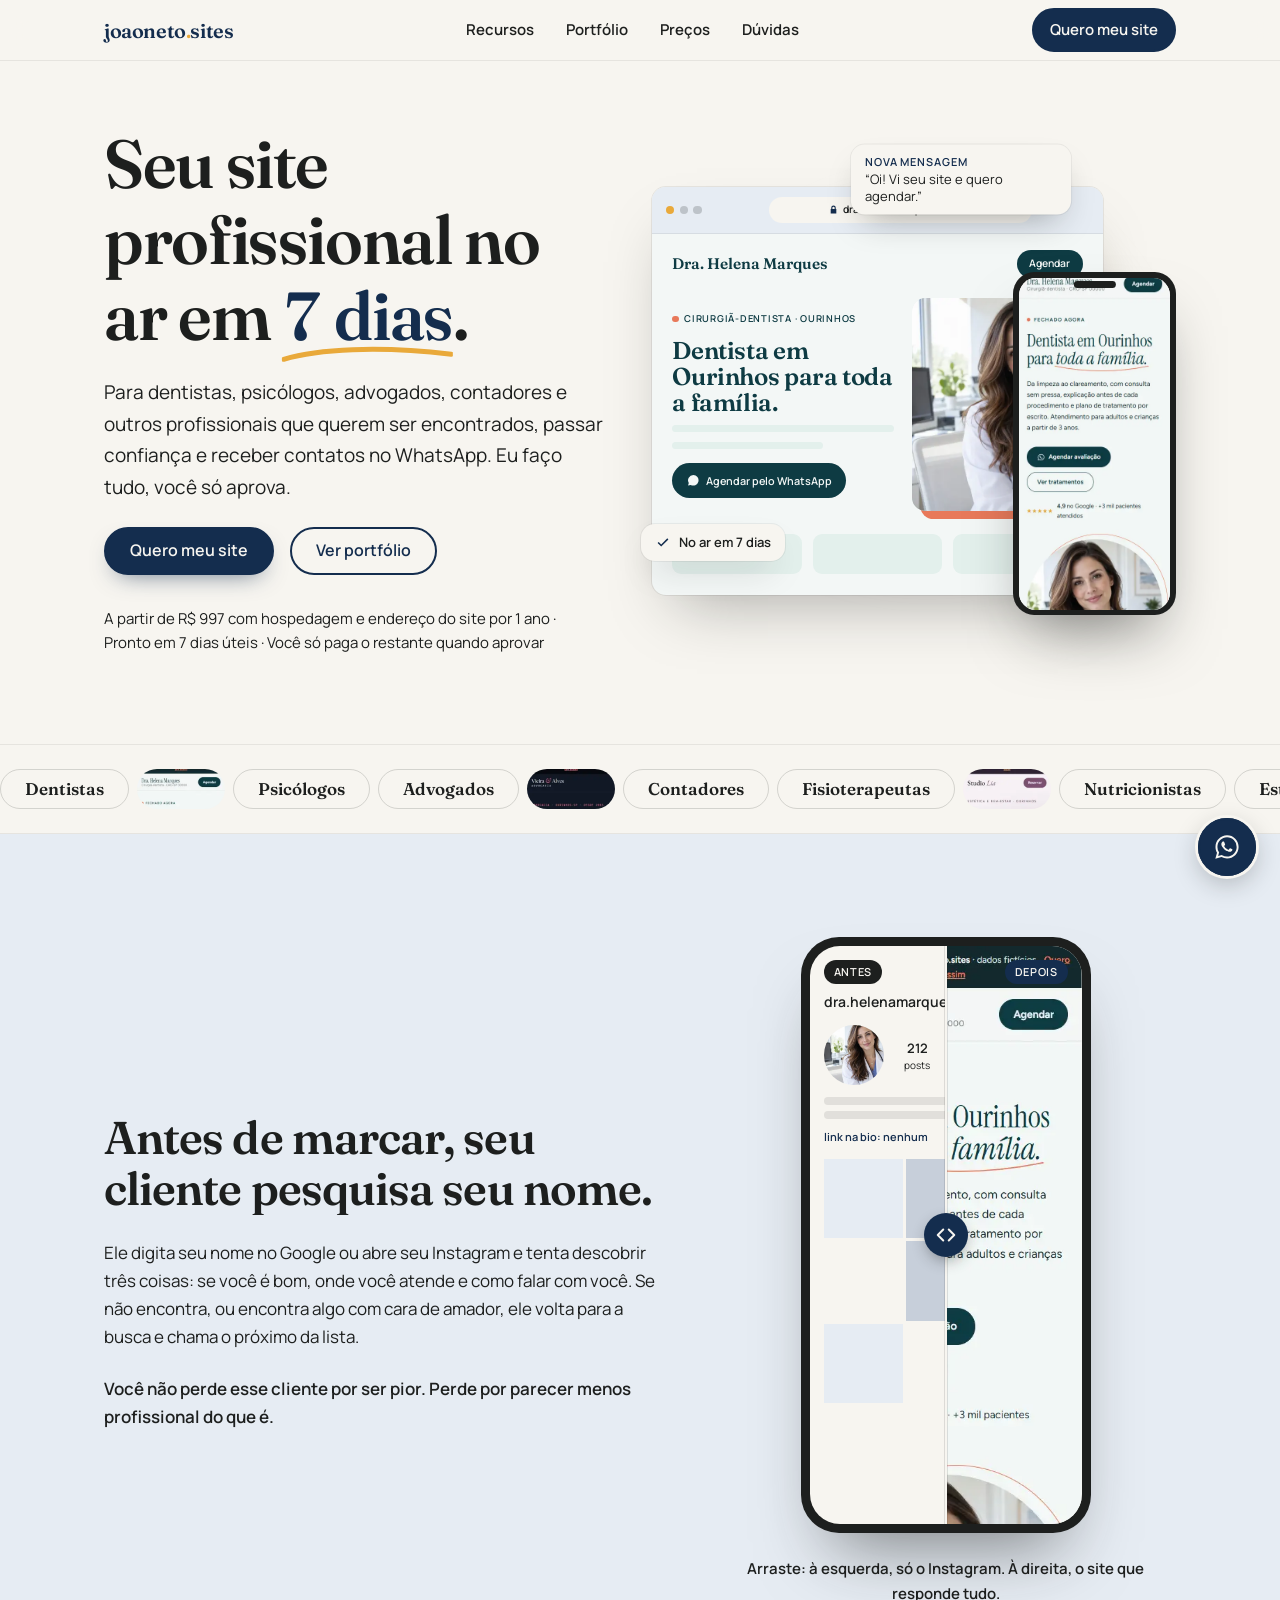
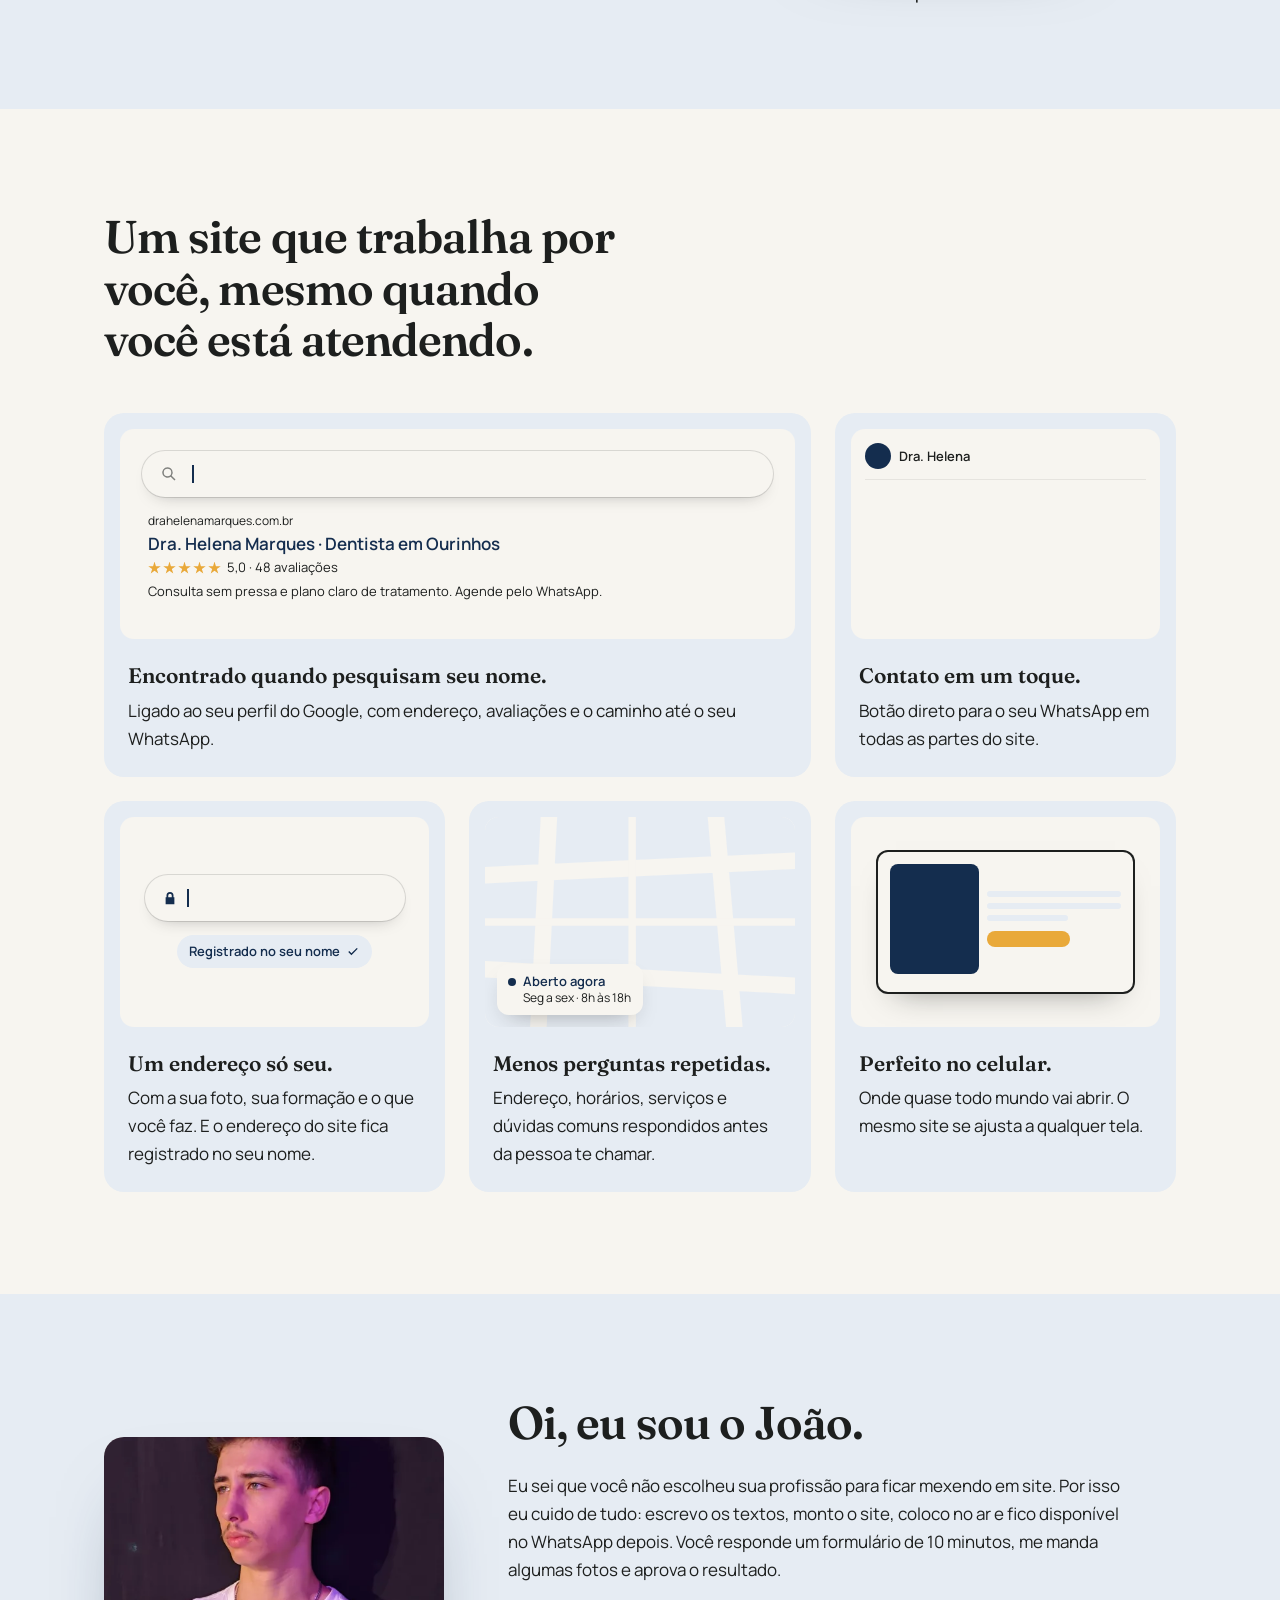
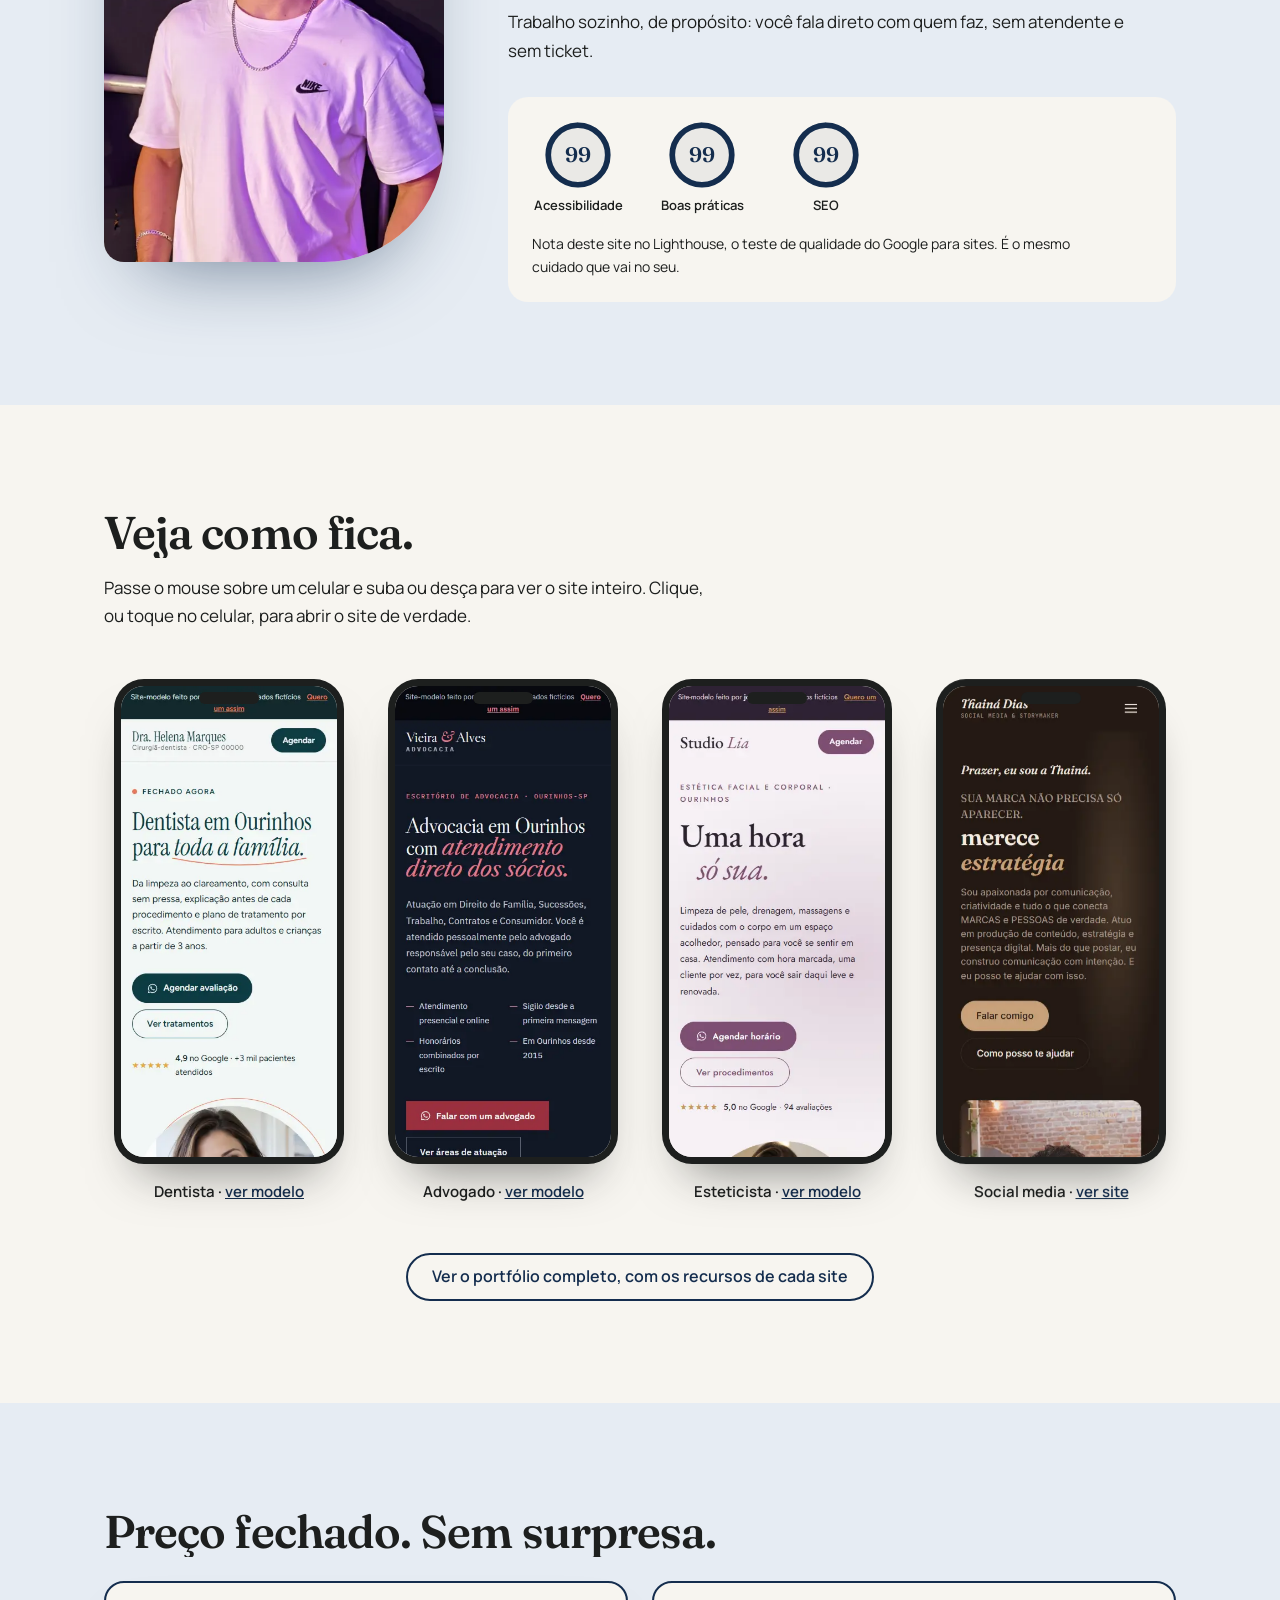
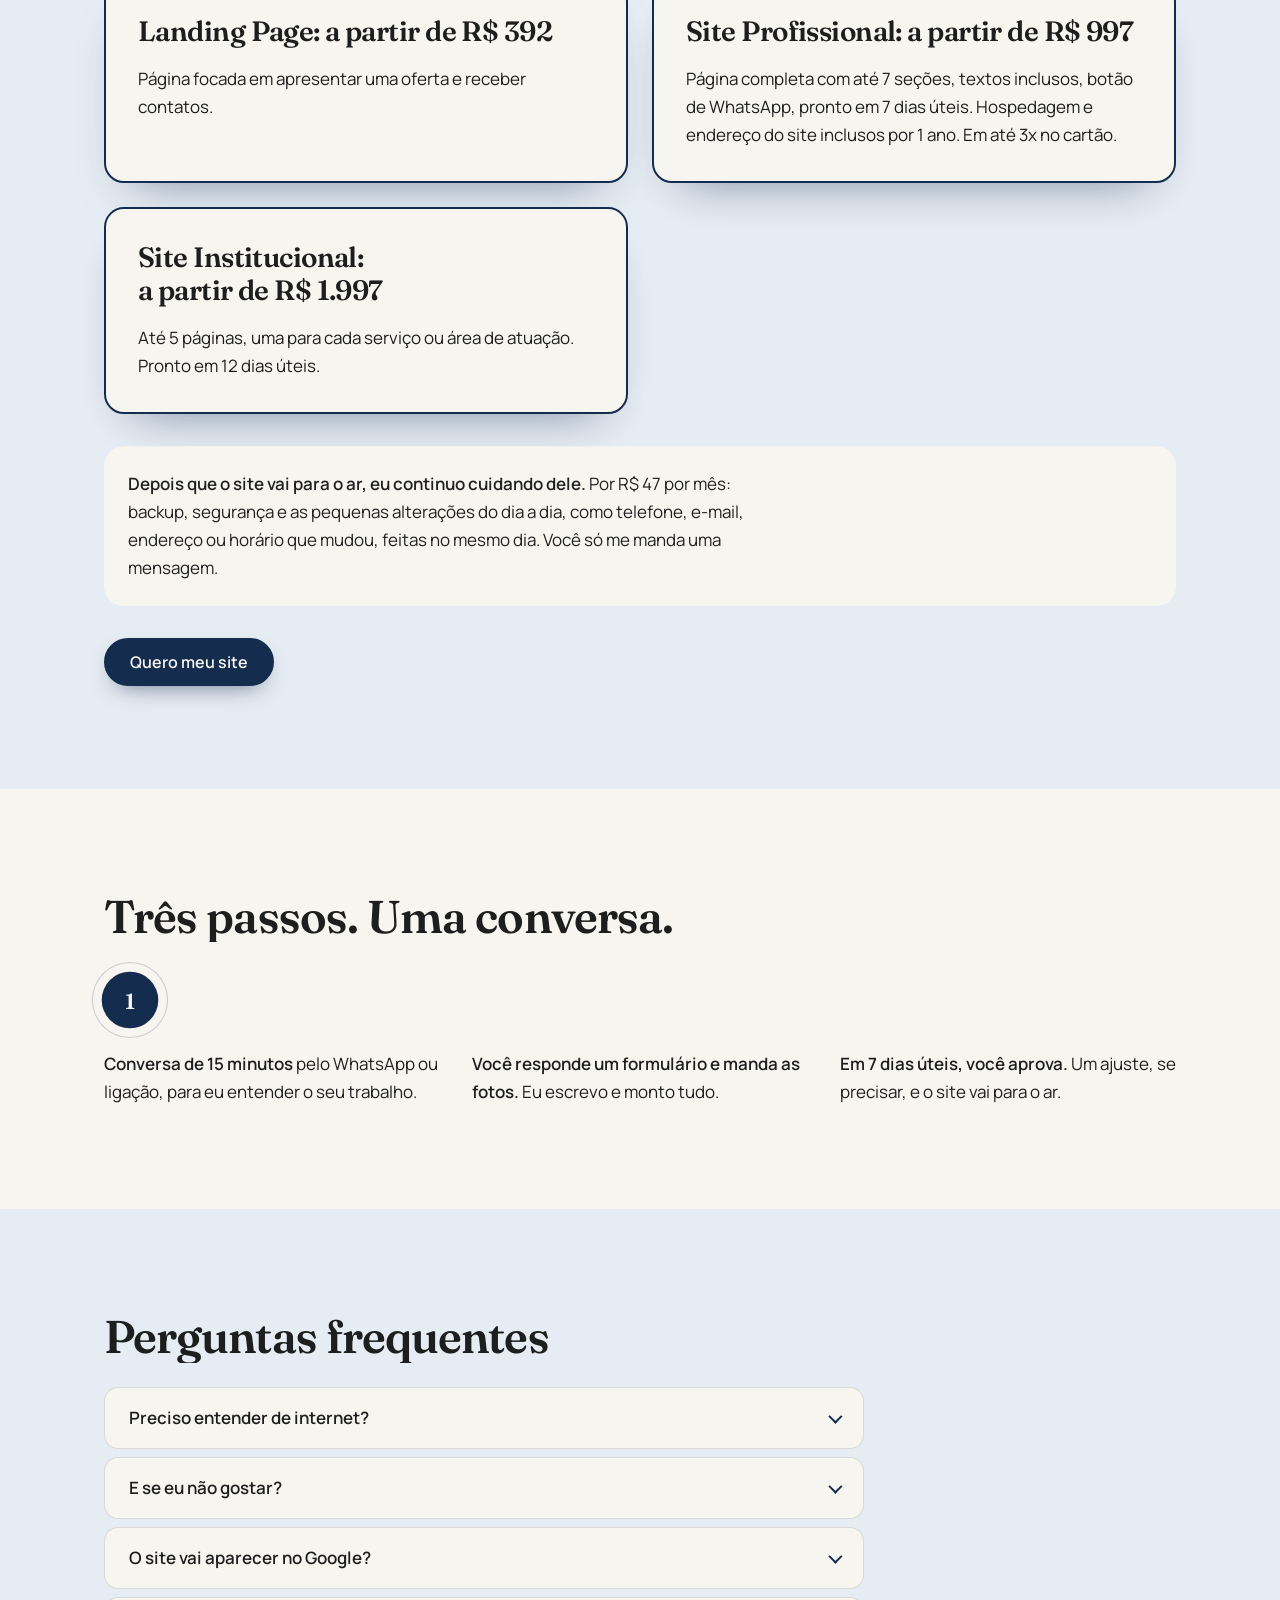
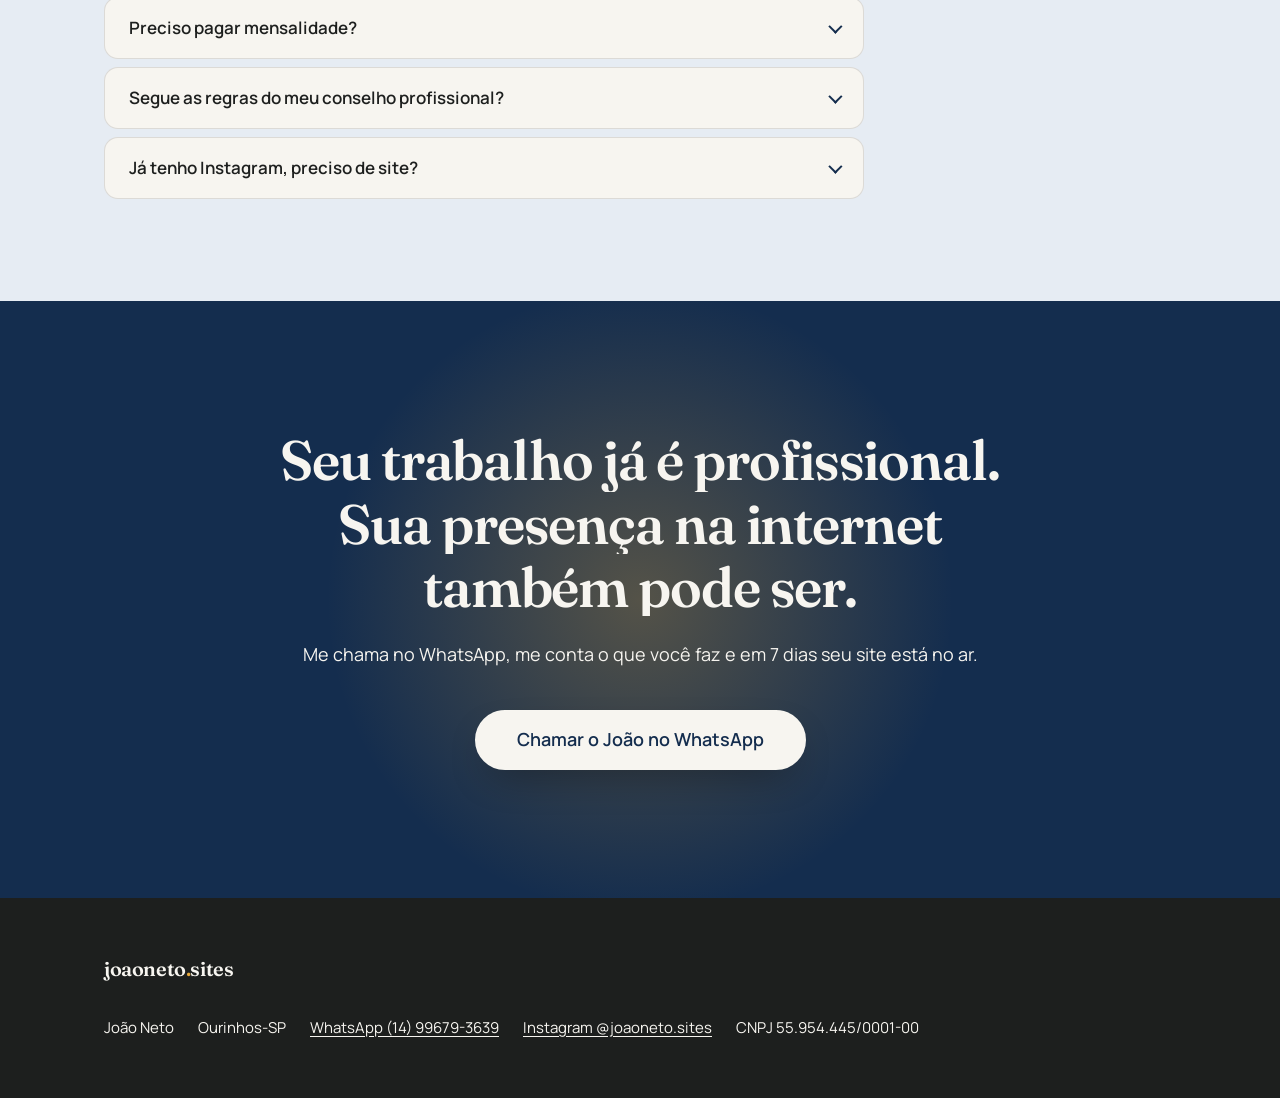
==== commit ce30346d: "Aplica paleta azul marinho ao site e aos assets da marca" ====
--- a/index.html
+++ b/index.html
@@ -8,8 +8,8 @@
 <meta name="description" content="Sites profissionais para dentistas, psicólogos, advogados e contadores. Seu site no ar em 7 dias úteis a partir de R$ 997, com hospedagem e domínio inclusos.">
 
 <link rel="canonical" href="https://joaoneto-sites.vercel.app/">
-<link rel="icon" href="assets/favicon.svg" type="image/svg+xml">
-<link rel="apple-touch-icon" href="assets/apple-touch-icon.png">
+<link rel="icon" href="assets/favicon.svg?v=marinho" type="image/svg+xml">
+<link rel="apple-touch-icon" href="assets/apple-touch-icon.png?v=marinho">
 
 <meta property="og:type" content="website">
 <meta property="og:site_name" content="joaoneto.sites">
@@ -17,7 +17,7 @@
 <meta property="og:url" content="https://joaoneto-sites.vercel.app/">
 <meta property="og:title" content="joaoneto.sites | Sites profissionais para profissionais liberais">
 <meta property="og:description" content="Seu site profissional no ar em 7 dias. A partir de R$ 997 com hospedagem e domínio por 1 ano. Eu faço tudo, você só aprova.">
-<meta property="og:image" content="https://joaoneto-sites.vercel.app/assets/og.png">
+<meta property="og:image" content="https://joaoneto-sites.vercel.app/assets/og.png?v=marinho">
 <meta property="og:image:width" content="1200">
 <meta property="og:image:height" content="630">
 <meta property="og:image:alt" content="joaoneto.sites: seu site profissional no ar em 7 dias">
@@ -182,7 +182,7 @@
   <!-- ==================================================================
        2. O que esta em jogo + antes e depois
        ================================================================== -->
-  <section class="secao secao--salvia" aria-labelledby="t-jogo">
+  <section class="secao secao--azul" aria-labelledby="t-jogo">
     <div class="envelope jogo">
       <div>
         <h2 id="t-jogo" data-linhas>Antes de marcar, seu cliente pesquisa seu nome.</h2>
@@ -306,7 +306,7 @@
   <!-- ==================================================================
        4. Quem faz
        ================================================================== -->
-  <section class="secao secao--salvia" aria-labelledby="t-quem">
+  <section class="secao secao--azul" aria-labelledby="t-quem">
     <div class="envelope">
       <div class="quemfaz">
 
@@ -415,7 +415,7 @@
   <!-- ==================================================================
        6. Precos
        ================================================================== -->
-  <section class="secao secao--salvia" id="precos" aria-labelledby="t-precos">
+  <section class="secao secao--azul" id="precos" aria-labelledby="t-precos">
     <div class="envelope">
       <h2 id="t-precos" data-linhas>Preço fechado. Sem surpresa.</h2>
 
@@ -470,7 +470,7 @@
   <!-- ==================================================================
        8. Perguntas frequentes
        ================================================================== -->
-  <section class="secao secao--salvia" id="duvidas" aria-labelledby="t-faq">
+  <section class="secao secao--azul" id="duvidas" aria-labelledby="t-faq">
     <div class="envelope">
       <h2 id="t-faq" data-linhas>Perguntas frequentes</h2>
 
@@ -547,7 +547,7 @@
   </div>
 </footer>
 
-<!-- Botão fixo de WhatsApp, em Verde Consultório (não o verde do app) -->
+<!-- Botão fixo de WhatsApp, em azul marinho -->
 <a class="zap"
    href="https://wa.me/5514996793639?text=Oi%2C%20Jo%C3%A3o!%20Vi%20seu%20site%20e%20quero%20saber%20mais%20sobre%20o%20meu.%20Sou%20%5Bprofiss%C3%A3o%5D%20em%20%5Bcidade%5D."
    target="_blank" rel="noopener" aria-label="Falar com o João no WhatsApp">
@@ -563,7 +563,7 @@
   "name": "joaoneto.sites",
   "url": "https://joaoneto-sites.vercel.app/",
   "description": "Sites profissionais para dentistas, psicólogos, advogados e contadores, no ar em 7 dias úteis.",
-  "image": "https://joaoneto-sites.vercel.app/assets/og.png",
+  "image": "https://joaoneto-sites.vercel.app/assets/og.png?v=marinho",
   "priceRange": "A partir de R$ 392",
   "telephone": "+55 14 99679-3639",
   "founder": { "@type": "Person", "name": "João Neto" },
--- a/css/style.css
+++ b/css/style.css
@@ -1,6 +1,6 @@
 /* ==========================================================================
    joaoneto.sites - estilos do site joaonetosites.com.br
-   Paleta e tipografia conforme identidade/design-guide.md
+   Paleta atualizada para azul marinho, azul claro, creme, dourado e grafite
    ========================================================================== */
 
 /* --------------------------------------------------------------------------
@@ -70,9 +70,9 @@
      demos) e as cores dos sites-modelo dentro do palco do cabecalho. */
   --papel: #F7F5F0;
   --grafite: #1D1F1E;
-  --verde: #0F5C4D;
-  --salvia: #DCE8E2;
-  --ambar: #E9A93A;
+  --marinho: #142D4E;
+  --azul-claro: #E6ECF3;
+  --dourado: #E9A93A;
 
   /* Tipografia */
   --fonte-titulo: "Fraunces", "Fraunces reserva", Georgia, serif;
@@ -151,11 +151,11 @@
 p { margin: 0 0 var(--e-3); max-width: 62ch; }
 p:last-child { margin-bottom: 0; }
 
-a { color: var(--verde); }
+a { color: var(--marinho); }
 
 /* Foco visivel no teclado, nunca removido */
 :focus-visible {
-  outline: 3px solid var(--verde);
+  outline: 3px solid var(--marinho);
   outline-offset: 3px;
   border-radius: 4px;
 }
@@ -182,7 +182,7 @@
 }
 
 .secao { padding-block: clamp(4.5rem, 8vw, 7.5rem); }
-.secao--salvia { background: var(--salvia); }
+.secao--azul { background: var(--azul-claro); }
 .secao__apoio { margin-top: calc(-1 * var(--e-1)); margin-bottom: var(--e-6); }
 
 /* ancoras nao ficam escondidas atras do topo fixo */
@@ -194,7 +194,7 @@
   left: -9999px;
   top: var(--e-1);
   z-index: 60;
-  background: var(--verde);
+  background: var(--marinho);
   color: var(--papel);
   font-weight: 600;
   padding: var(--e-1) var(--e-2);
@@ -223,14 +223,14 @@
   font-weight: 600;
   font-size: 1.25rem;
   letter-spacing: -0.02em;
-  color: var(--grafite);
+  color: var(--marinho);
   text-decoration: none;
   /* alvo de toque de 44px sem crescer a caixa visual */
   display: inline-flex;
   align-items: center;
   min-height: 44px;
 }
-.logo__ponto { color: var(--ambar); }
+.logo__ponto { color: var(--dourado); }
 
 .topo {
   position: sticky;
@@ -270,7 +270,7 @@
   right: 0;
   bottom: 9px;
   height: 2px;
-  background: var(--ambar);
+  background: var(--dourado);
   transform: scaleX(0);
   transform-origin: right;
   transition: transform 0.35s cubic-bezier(0.2, 0.8, 0.2, 1);
@@ -287,7 +287,7 @@
   gap: var(--e-1);
   min-height: 48px;
   padding: var(--e-1) var(--e-3);
-  border: 2px solid var(--verde);
+  border: 2px solid var(--marinho);
   border-radius: 999px;
   font-family: var(--fonte-texto);
   font-weight: 600;
@@ -300,25 +300,25 @@
 }
 
 .botao--primario {
-  background: var(--verde);
+  background: var(--marinho);
   color: var(--papel);
-  box-shadow: 0 10px 24px -12px rgba(15, 92, 77, 0.7);
+  box-shadow: 0 10px 24px -12px rgba(20, 45, 78, 0.7);
 }
 .botao--primario:hover {
-  background: #0B4A3E;
-  box-shadow: 0 16px 32px -12px rgba(15, 92, 77, 0.75), 0 0 0 6px rgba(15, 92, 77, 0.12);
+  background: color-mix(in srgb, var(--marinho) 80%, var(--grafite));
+  box-shadow: 0 16px 32px -12px rgba(20, 45, 78, 0.75), 0 0 0 6px rgba(20, 45, 78, 0.12);
 }
 
 .botao--secundario {
   background: transparent;
-  color: var(--verde);
-}
-.botao--secundario:hover { background: var(--salvia); }
+  color: var(--marinho);
+}
+.botao--secundario:hover { background: var(--azul-claro); }
 
 .botao--claro {
   background: var(--papel);
   border-color: var(--papel);
-  color: var(--verde);
+  color: var(--marinho);
   box-shadow: 0 16px 40px -16px rgba(0, 0, 0, 0.45);
 }
 .botao--claro:hover { box-shadow: 0 20px 44px -16px rgba(0, 0, 0, 0.5), 0 0 0 8px rgba(247, 245, 240, 0.16); }
@@ -354,7 +354,7 @@
 
 .capa__grade { display: grid; gap: var(--e-8); align-items: center; }
 
-.destaque { position: relative; white-space: nowrap; color: var(--verde); }
+.destaque { position: relative; white-space: nowrap; color: var(--marinho); }
 .destaque__num { display: inline-block; min-width: 0.6em; text-align: center; }
 .destaque__traco {
   position: absolute;
@@ -366,7 +366,7 @@
 }
 .destaque__traco path {
   fill: none;
-  stroke: var(--ambar);
+  stroke: var(--dourado);
   stroke-width: 5;
   stroke-linecap: round;
   vector-effect: non-scaling-stroke;
@@ -400,8 +400,8 @@
   z-index: 0;
   background:
     radial-gradient(closest-side, rgba(233, 169, 58, 0.34), transparent 72%) 78% 18% / 55% 55% no-repeat,
-    radial-gradient(closest-side, rgba(15, 92, 77, 0.22), transparent 72%) 12% 88% / 65% 65% no-repeat,
-    radial-gradient(closest-side, var(--salvia), transparent 78%) 50% 50% / 100% 100% no-repeat;
+    radial-gradient(closest-side, rgba(20, 45, 78, 0.22), transparent 72%) 12% 88% / 65% 65% no-repeat,
+    radial-gradient(closest-side, var(--azul-claro), transparent 78%) 50% 50% / 100% 100% no-repeat;
   filter: blur(18px);
 }
 
@@ -432,12 +432,12 @@
   align-items: center;
   gap: 10px;
   padding: 2.2cqi 3cqi;
-  background: #ECEAE4;
+  background: var(--azul-claro);
   border-bottom: 1px solid rgba(29, 31, 30, 0.08);
 }
 .navegador__bolinhas { display: flex; gap: 1.2cqi; }
 .navegador__bolinhas i { width: 1.9cqi; height: 1.9cqi; border-radius: 50%; background: rgba(29, 31, 30, 0.2); }
-.navegador__bolinhas i:first-child { background: var(--ambar); }
+.navegador__bolinhas i:first-child { background: var(--dourado); }
 
 .navegador__endereco {
   display: flex;
@@ -455,7 +455,7 @@
   white-space: nowrap;
   overflow: hidden;
 }
-.navegador__endereco svg { width: max(9px, 2cqi); fill: var(--verde); flex: none; }
+.navegador__endereco svg { width: max(9px, 2cqi); fill: var(--marinho); flex: none; }
 
 .mini { padding: 3.5cqi 4.5cqi 4.5cqi; color: var(--t-marca); transition: color 0.6s ease; }
 
@@ -601,7 +601,7 @@
   font-weight: 600;
   line-height: 1.3;
 }
-.etiqueta svg { width: 16px; height: 16px; fill: var(--verde); flex: none; }
+.etiqueta svg { width: 16px; height: 16px; fill: var(--marinho); flex: none; }
 .etiqueta--prazo { left: -2%; bottom: 12%; }
 .etiqueta--zap {
   right: 20%;
@@ -613,7 +613,7 @@
   font-weight: 400;
 }
 .etiqueta--zap b {
-  color: var(--verde);
+  color: var(--marinho);
   font-size: 0.6875rem;
   letter-spacing: 0.08em;
   text-transform: uppercase;
@@ -672,7 +672,7 @@
   padding: 0;
   overflow: hidden;
   border: 0;
-  background: var(--salvia);
+  background: var(--azul-claro);
 }
 .faixa__foto img { width: 100%; height: 100%; object-fit: cover; }
 
@@ -731,11 +731,11 @@
   border-radius: 50%;
   background:
     url("data:image/svg+xml,%3Csvg xmlns='http://www.w3.org/2000/svg' viewBox='0 0 24 24'%3E%3Cpath d='M9 6 3 12l6 6M15 6l6 6-6 6' fill='none' stroke='%23F7F5F0' stroke-width='2.2' stroke-linecap='round' stroke-linejoin='round'/%3E%3C/svg%3E") center / 22px no-repeat,
-    var(--verde);
+    var(--marinho);
   box-shadow: 0 6px 16px -4px rgba(29, 31, 30, 0.45);
 }
 .comparar__area:has(.comparar__controle:focus-visible) .comparar__linha::after {
-  outline: 3px solid var(--ambar);
+  outline: 3px solid var(--dourado);
   outline-offset: 3px;
 }
 
@@ -764,7 +764,7 @@
   pointer-events: none;
 }
 .comparar__rotulo--antes { left: 14px; }
-.comparar__rotulo--depois { right: 14px; background: var(--verde); }
+.comparar__rotulo--depois { right: 14px; background: var(--marinho); }
 
 /* Perfil do Instagram desenhado em HTML */
 .insta { padding: 46px 14px 14px; text-align: left; font-size: 12px; line-height: 1.4; }
@@ -776,11 +776,11 @@
 .insta__numeros b { font-size: 13px; }
 .insta__linha { display: block; height: 8px; margin-bottom: 6px; border-radius: 4px; background: rgba(29, 31, 30, 0.1); }
 .insta__linha--curta { width: 58%; }
-.insta__link { display: block; margin: 10px 0 14px; font-size: 11px; font-weight: 600; color: #8A3B2E; }
+.insta__link { display: block; margin: 10px 0 14px; font-size: 11px; font-weight: 600; color: var(--marinho); }
 .insta__grade { display: grid; grid-template-columns: repeat(3, 1fr); gap: 3px; }
-.insta__grade i { aspect-ratio: 1; background: var(--salvia); }
-.insta__grade i:nth-child(3n+2) { background: #C9D9D1; }
-.insta__grade i:nth-child(4n) { background: #E8E4DA; }
+.insta__grade i { aspect-ratio: 1; background: var(--azul-claro); }
+.insta__grade i:nth-child(3n+2) { background: color-mix(in srgb, var(--azul-claro) 85%, var(--marinho)); }
+.insta__grade i:nth-child(4n) { background: var(--papel); }
 
 /* --------------------------------------------------------------------------
    9. Recursos: cada cartao mostra o recurso funcionando
@@ -799,10 +799,10 @@
   flex-direction: column;
   padding: var(--e-2) var(--e-2) var(--e-3);
   border-radius: 20px;
-  background: var(--salvia);
+  background: var(--azul-claro);
   transition: transform 0.45s cubic-bezier(0.2, 0.8, 0.2, 1), box-shadow 0.45s ease;
 }
-.recurso:hover { transform: translateY(-4px); box-shadow: 0 24px 44px -26px rgba(15, 92, 77, 0.55); }
+.recurso:hover { transform: translateY(-4px); box-shadow: 0 24px 44px -26px rgba(20, 45, 78, 0.55); }
 .recurso > b {
   margin: var(--e-3) var(--e-1) var(--e-1);
   font-family: var(--fonte-titulo);
@@ -829,7 +829,7 @@
   width: 2px;
   height: 18px;
   margin-left: -6px;
-  background: var(--verde);
+  background: var(--marinho);
   animation: pisca 1s steps(1) infinite;
 }
 @keyframes pisca { 50% { opacity: 0; } }
@@ -853,7 +853,7 @@
 
 .resultado { display: grid; gap: 2px; padding: 0 6px; transition: opacity 0.5s ease, transform 0.5s ease; }
 .resultado__url { font-size: 0.75rem; }
-.resultado__titulo { color: var(--verde); font-size: 1.0625rem; font-weight: 600; line-height: 1.3; }
+.resultado__titulo { color: var(--marinho); font-size: 1.0625rem; font-weight: 600; line-height: 1.3; }
 .resultado__nota { display: flex; align-items: center; gap: 6px; font-size: 0.8125rem; }
 .resultado__texto { font-size: 0.8125rem; }
 
@@ -861,7 +861,7 @@
 .estrelas i {
   width: 13px;
   height: 13px;
-  background: var(--ambar);
+  background: var(--dourado);
   clip-path: polygon(50% 0, 61% 35%, 98% 35%, 68% 57%, 79% 91%, 50% 70%, 21% 91%, 32% 57%, 2% 35%, 39% 35%);
   transition: background-color 0.25s ease;
 }
@@ -873,7 +873,7 @@
 .movimento .demo--google .resultado { opacity: 0; transform: translateY(10px); }
 .movimento .demo--google .estrelas i { background: rgba(29, 31, 30, 0.15); }
 .movimento .demo--google.mostra .resultado { opacity: 1; transform: none; }
-.movimento .demo--google.mostra .estrelas i { background: var(--ambar); }
+.movimento .demo--google.mostra .estrelas i { background: var(--dourado); }
 
 /* WhatsApp */
 .demo--zap { place-items: stretch; padding: 14px; }
@@ -886,7 +886,7 @@
   border-bottom: 1px solid rgba(29, 31, 30, 0.08);
   font-size: 0.8125rem;
 }
-.zapdemo__topo i { width: 26px; height: 26px; border-radius: 50%; background: var(--verde); }
+.zapdemo__topo i { width: 26px; height: 26px; border-radius: 50%; background: var(--marinho); }
 
 .bolha {
   max-width: 88%;
@@ -895,8 +895,8 @@
   font-size: 0.8125rem;
   line-height: 1.4;
 }
-.bolha--dele { align-self: flex-start; background: var(--salvia); border-bottom-left-radius: 4px; transform-origin: bottom left; }
-.bolha--sua { background: var(--verde); color: var(--papel); border-bottom-right-radius: 4px; transform-origin: bottom right; }
+.bolha--dele { align-self: flex-start; background: var(--azul-claro); border-bottom-left-radius: 4px; transform-origin: bottom left; }
+.bolha--sua { background: var(--marinho); color: var(--papel); border-bottom-right-radius: 4px; transform-origin: bottom right; }
 
 .zapdemo__resposta { display: grid; justify-items: end; }
 .zapdemo__resposta > * { grid-area: 1 / 1; }
@@ -907,10 +907,10 @@
   gap: 4px;
   padding: 11px 12px;
   border-radius: 16px;
-  background: rgba(15, 92, 77, 0.12);
+  background: rgba(20, 45, 78, 0.12);
   opacity: 0;
 }
-.digitando i { width: 6px; height: 6px; border-radius: 50%; background: var(--verde); animation: pula 1s ease-in-out infinite; }
+.digitando i { width: 6px; height: 6px; border-radius: 50%; background: var(--marinho); animation: pula 1s ease-in-out infinite; }
 .digitando i:nth-child(2) { animation-delay: 0.15s; }
 .digitando i:nth-child(3) { animation-delay: 0.3s; }
 @keyframes pula { 30% { transform: translateY(-4px); } 60% { transform: none; } }
@@ -951,15 +951,15 @@
   white-space: nowrap;
   overflow: hidden;
 }
-.barra-url svg { width: 14px; fill: var(--verde); flex: none; }
+.barra-url svg { width: 14px; fill: var(--marinho); flex: none; }
 .registro {
   display: inline-flex;
   align-items: center;
   gap: 6px;
   padding: 6px 12px;
   border-radius: 999px;
-  background: var(--salvia);
-  color: var(--verde);
+  background: var(--azul-claro);
+  color: var(--marinho);
   font-size: 0.8125rem;
   font-weight: 600;
   transition: opacity 0.4s ease, transform 0.4s ease;
@@ -971,7 +971,7 @@
 /* Mapa */
 .demo--mapa { padding: 0; }
 .mapa { position: absolute; inset: 0; width: 100%; height: 100%; }
-.mapa__quadra { fill: #CFE0D7; }
+.mapa__quadra { fill: var(--azul-claro); }
 .mapa__rua { fill: none; stroke: var(--papel); stroke-width: 11; }
 .mapa__rua--fina { stroke-width: 5; }
 
@@ -982,7 +982,7 @@
   width: 30px;
   translate: -50% -100%;
 }
-.pino svg { fill: var(--verde); filter: drop-shadow(0 6px 5px rgba(29, 31, 30, 0.3)); }
+.pino svg { fill: var(--marinho); filter: drop-shadow(0 6px 5px rgba(29, 31, 30, 0.3)); }
 .movimento .demo--mapa .pino { animation: cai 5s cubic-bezier(0.3, 1.5, 0.5, 1) infinite both; animation-play-state: var(--play); }
 @keyframes cai {
   0% { transform: translateY(-160%); opacity: 0; }
@@ -1003,7 +1003,7 @@
   font-size: 0.75rem;
   line-height: 1.4;
 }
-.horario b { color: var(--verde); font-size: 0.8125rem; }
+.horario b { color: var(--marinho); font-size: 0.8125rem; }
 .horario::before {
   content: "";
   position: absolute;
@@ -1012,11 +1012,11 @@
   width: 8px;
   height: 8px;
   border-radius: 50%;
-  background: #2E9E74;
-  box-shadow: 0 0 0 0 rgba(46, 158, 116, 0.5);
+  background: var(--marinho);
+  box-shadow: 0 0 0 0 rgba(20, 45, 78, 0.5);
   animation: pulso 2s ease-out infinite;
 }
-@keyframes pulso { to { box-shadow: 0 0 0 8px rgba(46, 158, 116, 0); } }
+@keyframes pulso { to { box-shadow: 0 0 0 8px rgba(20, 45, 78, 0); } }
 
 /* Responsivo: a caixa encolhe e o conteudo se reorganiza sozinho
    (container query, sem JS) */
@@ -1037,11 +1037,11 @@
 }
 
 .responsivo__caixa { display: grid; gap: 8px; }
-.responsivo__foto { height: 46px; border-radius: 8px; background: var(--verde); }
+.responsivo__foto { height: 46px; border-radius: 8px; background: var(--marinho); }
 .responsivo__textos { display: grid; gap: 6px; align-content: center; }
-.responsivo__textos i { height: 6px; border-radius: 3px; background: var(--salvia); }
+.responsivo__textos i { height: 6px; border-radius: 3px; background: var(--azul-claro); }
 .responsivo__textos i.curta { width: 60%; }
-.responsivo__textos b { width: 62%; height: 16px; margin-top: 4px; border-radius: 99px; background: var(--ambar); }
+.responsivo__textos b { width: 62%; height: 16px; margin-top: 4px; border-radius: 99px; background: var(--dourado); }
 
 @container (min-width: 150px) {
   .responsivo__caixa { grid-template-columns: 0.8fr 1.2fr; align-items: center; }
@@ -1059,7 +1059,7 @@
   aspect-ratio: 4 / 5;
   border-radius: 20px 20px 120px 20px;
   background: var(--papel);
-  box-shadow: 0 40px 80px -40px rgba(15, 92, 77, 0.6);
+  box-shadow: 0 40px 80px -40px rgba(20, 45, 78, 0.6);
 }
 .retrato img {
   width: 100%;
@@ -1093,10 +1093,10 @@
   text-align: center;
 }
 .nota svg { width: 68px; height: 68px; transform: rotate(-90deg); }
-.nota__fundo { fill: rgba(15, 92, 77, 0.06); stroke: rgba(15, 92, 77, 0.14); stroke-width: 4; }
+.nota__fundo { fill: rgba(20, 45, 78, 0.06); stroke: rgba(20, 45, 78, 0.14); stroke-width: 4; }
 .nota__arco {
   fill: none;
-  stroke: var(--verde);
+  stroke: var(--marinho);
   stroke-width: 4;
   stroke-linecap: round;
   stroke-dasharray: 100;
@@ -1110,7 +1110,7 @@
   display: grid;
   place-items: center;
   height: 68px;
-  color: var(--verde);
+  color: var(--marinho);
   font-family: var(--fonte-titulo);
   font-size: 1.3125rem;
 }
@@ -1154,13 +1154,13 @@
 .plano {
   position: relative;
   padding: var(--e-4);
-  border: 2px solid var(--verde);
+  border: 2px solid var(--marinho);
   border-radius: 20px;
   background: var(--papel);
-  box-shadow: 0 24px 50px -30px rgba(15, 92, 77, 0.6);
+  box-shadow: 0 24px 50px -30px rgba(20, 45, 78, 0.6);
   transition: transform 0.45s cubic-bezier(0.2, 0.8, 0.2, 1), box-shadow 0.45s ease;
 }
-.plano:hover { transform: translateY(-4px); box-shadow: 0 30px 56px -28px rgba(15, 92, 77, 0.65); }
+.plano:hover { transform: translateY(-4px); box-shadow: 0 30px 56px -28px rgba(20, 45, 78, 0.65); }
 
 .plano__nome {
   margin: 0 0 var(--e-2);
@@ -1211,13 +1211,13 @@
   width: 52px;
   height: 52px;
   border-radius: 50%;
-  background: var(--verde);
+  background: var(--marinho);
   color: var(--papel);
   font-family: var(--fonte-titulo);
   font-weight: 600;
   font-size: 1.25rem;
   transform: scale(var(--s));
-  box-shadow: 0 0 0 8px var(--papel), 0 0 0 9px rgba(15, 92, 77, 0.2);
+  box-shadow: 0 0 0 8px var(--papel), 0 0 0 9px rgba(20, 45, 78, 0.2);
 }
 
 /* fio vertical no celular */
@@ -1228,7 +1228,7 @@
   top: 60px;
   bottom: calc(-1 * var(--e-5) + 8px);
   width: 2px;
-  background: var(--verde);
+  background: var(--marinho);
   transform: scaleY(var(--p));
   transform-origin: top;
 }
@@ -1245,7 +1245,7 @@
   border-radius: 14px;
   transition: border-color 0.25s ease;
 }
-.faq details[open] { border-color: var(--verde); }
+.faq details[open] { border-color: var(--marinho); }
 
 /* abre com altura animada onde o navegador suporta; nos outros, abre direto */
 .faq details::details-content {
@@ -1273,8 +1273,8 @@
   flex: 0 0 auto;
   width: 10px;
   height: 10px;
-  border-right: 2px solid var(--verde);
-  border-bottom: 2px solid var(--verde);
+  border-right: 2px solid var(--marinho);
+  border-bottom: 2px solid var(--marinho);
   transform: rotate(45deg) translateY(-2px);
   transition: transform 0.3s ease;
 }
@@ -1289,7 +1289,7 @@
   position: relative;
   overflow: hidden;
   padding-block: clamp(5.5rem, 10vw, 9rem);
-  background: var(--verde);
+  background: var(--marinho);
   color: var(--papel);
   text-align: center;
 }
@@ -1354,9 +1354,9 @@
   width: 58px;
   height: 58px;
   border-radius: 50%;
-  background: var(--verde);
+  background: var(--marinho);
   color: var(--papel);
-  /* borda clara: nao some quando passa sobre o fechamento verde */
+  /* borda clara: nao some quando passa sobre o fechamento azul marinho */
   box-shadow: 0 0 0 3px var(--papel), 0 8px 24px rgba(29, 31, 30, 0.25);
   transition: transform 0.3s cubic-bezier(0.2, 0.8, 0.2, 1);
 }
@@ -1365,7 +1365,7 @@
   position: absolute;
   inset: 0;
   border-radius: 50%;
-  border: 2px solid var(--verde);
+  border: 2px solid var(--marinho);
   animation: anel 3.2s ease-out 2s 3; /* chama atencao 3 vezes e para */
 }
 @keyframes anel {
@@ -1428,13 +1428,13 @@
   align-items: center;
   gap: var(--e-1);
   margin-bottom: var(--e-2);
-  color: var(--verde);
+  color: var(--marinho);
   font-size: 0.8125rem;
   font-weight: 600;
   letter-spacing: 0.12em;
   text-transform: uppercase;
 }
-.rotulo-portfolio::before { content: ""; width: 8px; height: 8px; border-radius: 50%; background: var(--ambar); }
+.rotulo-portfolio::before { content: ""; width: 8px; height: 8px; border-radius: 50%; background: var(--dourado); }
 
 .numeros {
   display: grid;
@@ -1449,7 +1449,7 @@
   line-height: 1.35;
 }
 .numeros li { display: grid; align-content: start; }
-.numeros b { font-family: var(--fonte-titulo); font-size: 2rem; line-height: 1.1; color: var(--verde); }
+.numeros b { font-family: var(--fonte-titulo); font-size: 2rem; line-height: 1.1; color: var(--marinho); }
 
 /* Leque: celulares abertos como cartas, cada tela rolando sozinha.
    rotate/translate individuais: o GSAP anima so o transform (entrada). */
@@ -1466,8 +1466,8 @@
   inset: -6% -8%;
   background:
     radial-gradient(closest-side, rgba(233, 169, 58, 0.3), transparent 72%) 80% 20% / 55% 55% no-repeat,
-    radial-gradient(closest-side, rgba(15, 92, 77, 0.2), transparent 72%) 15% 85% / 60% 60% no-repeat,
-    radial-gradient(closest-side, var(--salvia), transparent 78%) 50% 50% / 100% 100% no-repeat;
+    radial-gradient(closest-side, rgba(20, 45, 78, 0.2), transparent 72%) 15% 85% / 60% 60% no-repeat,
+    radial-gradient(closest-side, var(--azul-claro), transparent 78%) 50% 50% / 100% 100% no-repeat;
   filter: blur(18px);
 }
 .leque .celular {
@@ -1508,7 +1508,7 @@
   text-decoration: none;
   transition: background-color 0.25s ease, border-color 0.25s ease;
 }
-.atalhos a:hover { background: var(--salvia); border-color: var(--verde); }
+.atalhos a:hover { background: var(--azul-claro); border-color: var(--marinho); }
 .atalhos__cor--dentista, .caso--dentista { --acento: #E8795A; --escuro: #0E3B43; }
 .atalhos__cor--advocacia, .caso--advocacia { --acento: #9B2F40; --escuro: #121826; }
 .atalhos__cor--estetica, .caso--estetica { --acento: #7E4E72; --escuro: #2E2233; }
@@ -1534,7 +1534,7 @@
   position: absolute;
   inset: 8% 4% -10% 10%;
   border-radius: 40px;
-  background: color-mix(in srgb, var(--acento) 16%, var(--papel));
+  background: var(--azul-claro);
   rotate: -2deg;
 }
 
@@ -1573,11 +1573,11 @@
   letter-spacing: 0.1em;
   text-transform: uppercase;
 }
-.caso__tag::before { content: ""; width: 10px; height: 10px; border-radius: 50%; background: var(--acento); }
-.caso__tag--cliente { padding: 4px 12px 4px 10px; border-radius: 999px; background: var(--verde); color: var(--papel); }
-.caso__tag--cliente::before { background: var(--ambar); }
-
-.caso__nome { margin-bottom: var(--e-2); font-size: clamp(1.75rem, 1.35rem + 1.6vw, 2.5rem); color: var(--escuro); }
+.caso__tag::before { content: ""; width: 10px; height: 10px; border-radius: 50%; background: var(--dourado); }
+.caso__tag--cliente { padding: 4px 12px 4px 10px; border-radius: 999px; background: var(--marinho); color: var(--papel); }
+.caso__tag--cliente::before { background: var(--dourado); }
+
+.caso__nome { margin-bottom: var(--e-2); font-size: clamp(1.75rem, 1.35rem + 1.6vw, 2.5rem); color: var(--grafite); }
 .caso__resumo { font-size: 1.0625rem; }
 
 .caso__recursos {
@@ -1603,15 +1603,15 @@
   border-radius: 50%;
   background:
     url("data:image/svg+xml,%3Csvg xmlns='http://www.w3.org/2000/svg' viewBox='0 0 16 16'%3E%3Cpath d='M6.2 11.6 2.6 8l1.1-1.1 2.5 2.5 6.1-6.1 1.1 1.1z' fill='%23F7F5F0'/%3E%3C/svg%3E") center / 13px no-repeat,
-    var(--verde);
+    var(--marinho);
 }
 .caso__recursos b { display: block; font-weight: 600; }
 
 .caso__regra {
   padding: var(--e-2) var(--e-3);
-  border-left: 3px solid var(--ambar);
+  border-left: 3px solid var(--dourado);
   border-radius: 0 12px 12px 0;
-  background: var(--salvia);
+  background: var(--azul-claro);
   font-size: 0.875rem;
   line-height: 1.55;
 }
@@ -1631,22 +1631,22 @@
   align-items: center;
   min-height: 44px;
   padding: 0 var(--e-3);
-  border: 1.5px solid var(--verde);
+  border: 1.5px solid var(--marinho);
   border-radius: 999px;
   background: var(--papel);
-  color: var(--verde);
+  color: var(--marinho);
   font-weight: 600;
   font-size: 0.9375rem;
   text-decoration: none;
   transition: background-color 0.25s ease, color 0.25s ease, translate 0.25s ease;
 }
-.profissoes a:hover { background: var(--verde); color: var(--papel); translate: 0 -2px; }
+.profissoes a:hover { background: var(--marinho); color: var(--papel); translate: 0 -2px; }
 
 .todo-site {
   padding: var(--e-4);
   border-radius: 20px;
   background: var(--papel);
-  box-shadow: 0 24px 50px -30px rgba(15, 92, 77, 0.5);
+  box-shadow: 0 24px 50px -30px rgba(20, 45, 78, 0.5);
 }
 .todo-site h3 { margin-bottom: var(--e-2); }
 .todo-site ul { display: grid; gap: var(--e-1); margin: 0; padding: 0; list-style: none; }
@@ -1658,8 +1658,8 @@
   top: 0.45em;
   width: 12px;
   height: 7px;
-  border-left: 2px solid var(--verde);
-  border-bottom: 2px solid var(--verde);
+  border-left: 2px solid var(--marinho);
+  border-bottom: 2px solid var(--marinho);
   rotate: -45deg;
 }
 
@@ -1672,7 +1672,7 @@
   gap: var(--e-2) var(--e-4);
   margin-top: var(--e-6);
   padding: var(--e-3) var(--e-4);
-  border: 2px solid var(--verde);
+  border: 2px solid var(--marinho);
   border-radius: 20px;
 }
 .preco-linha p { margin: 0; }
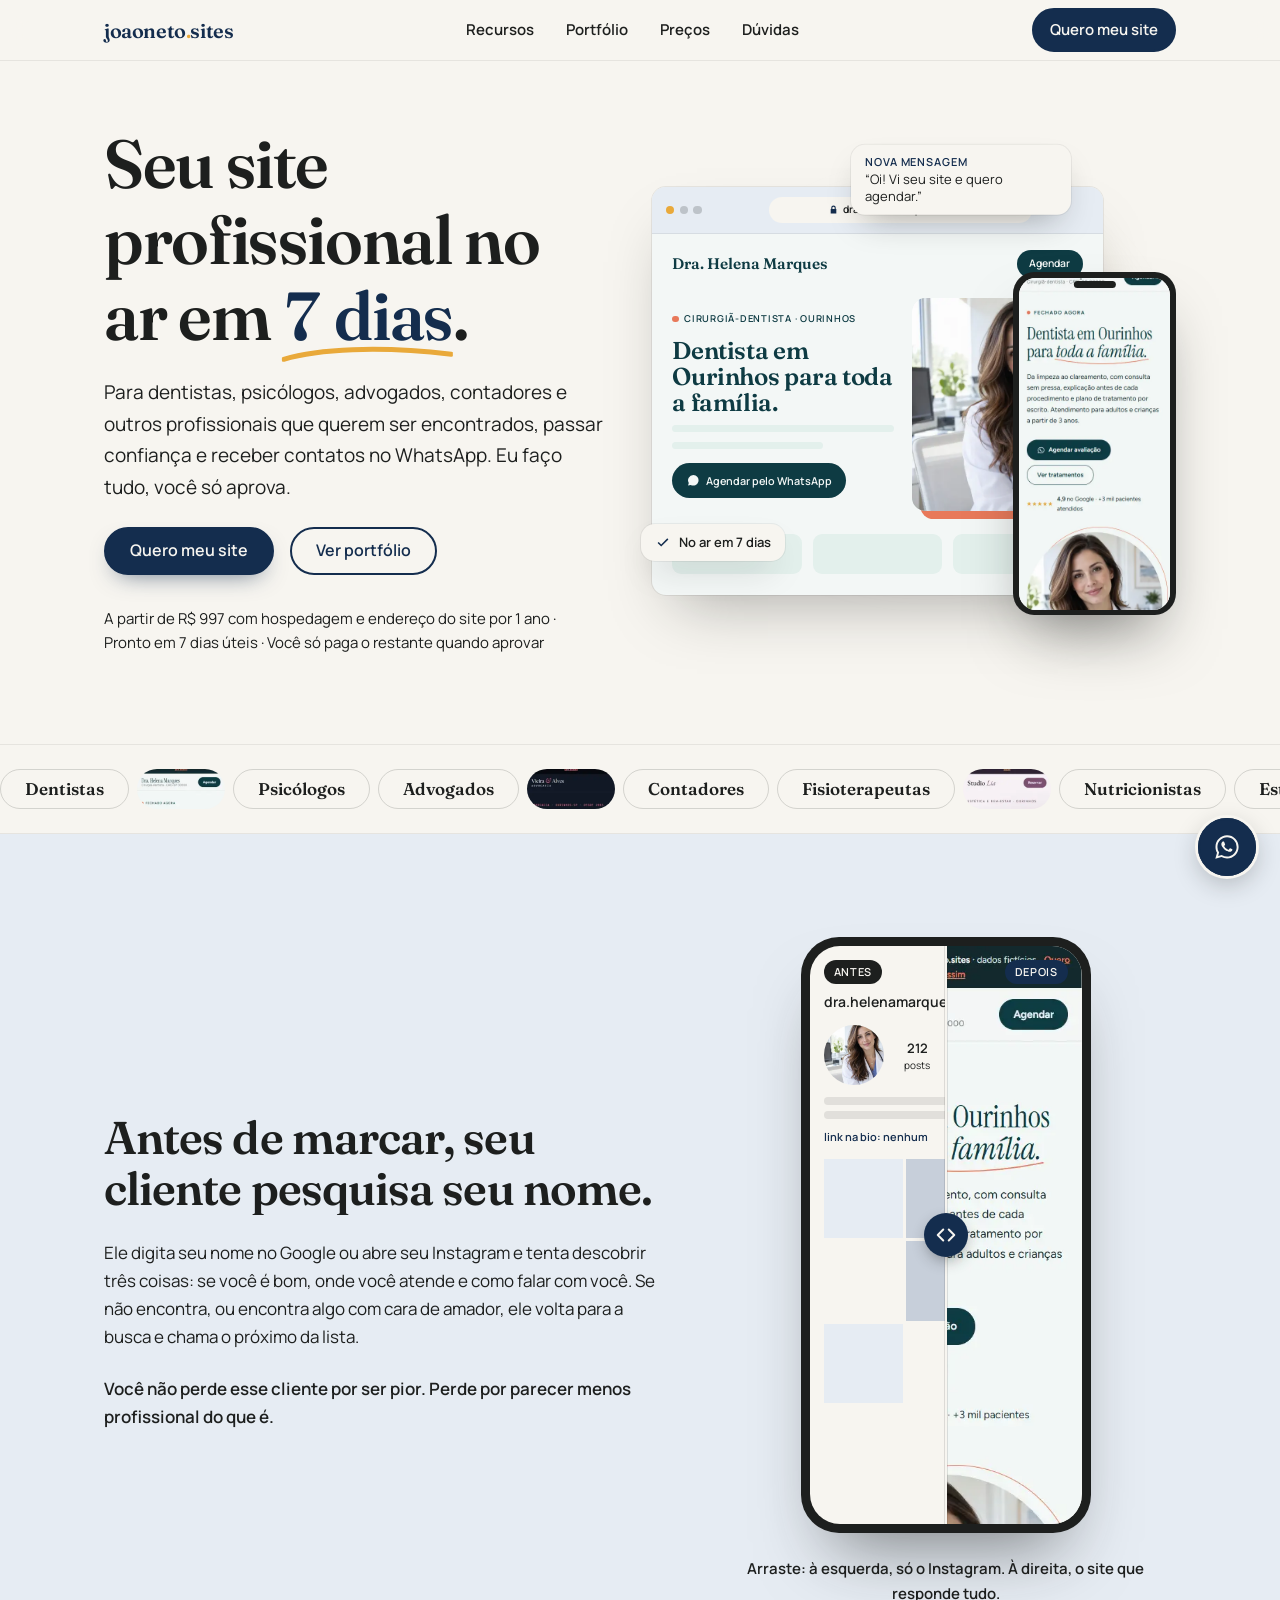
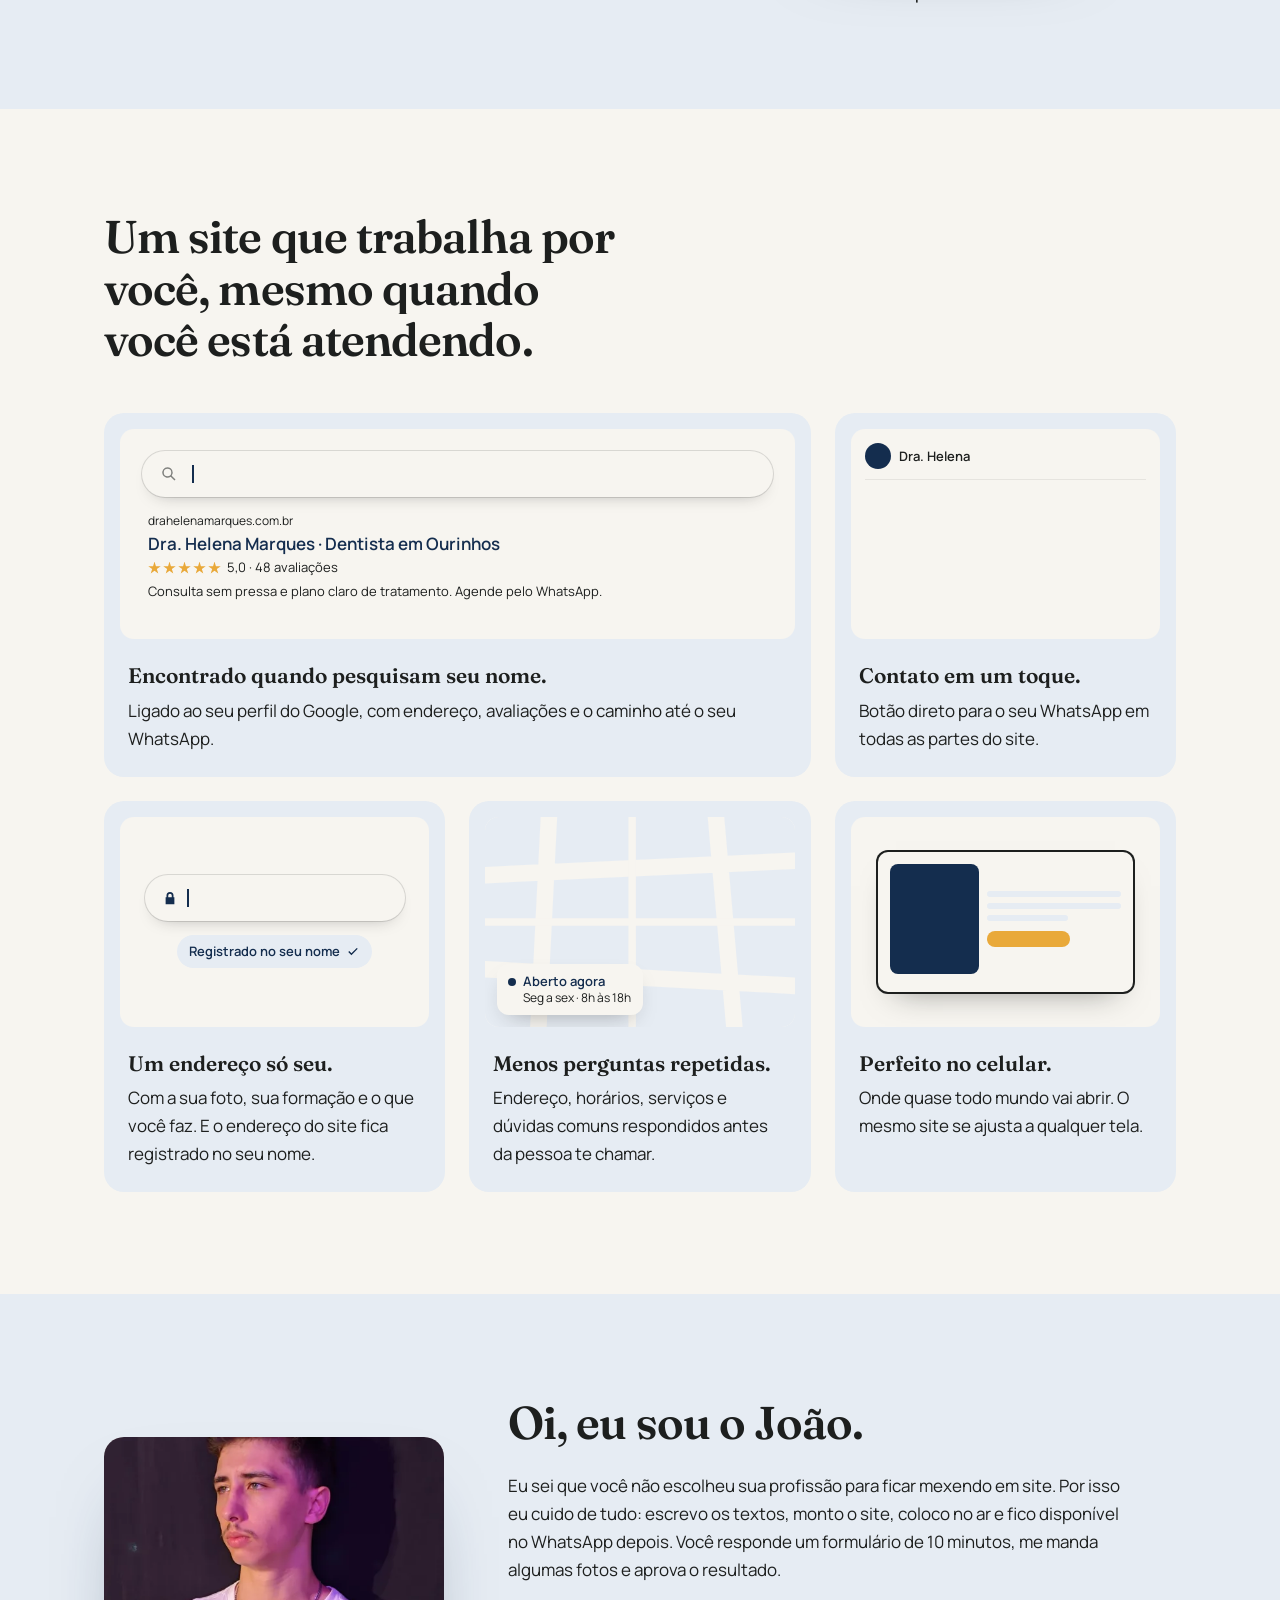
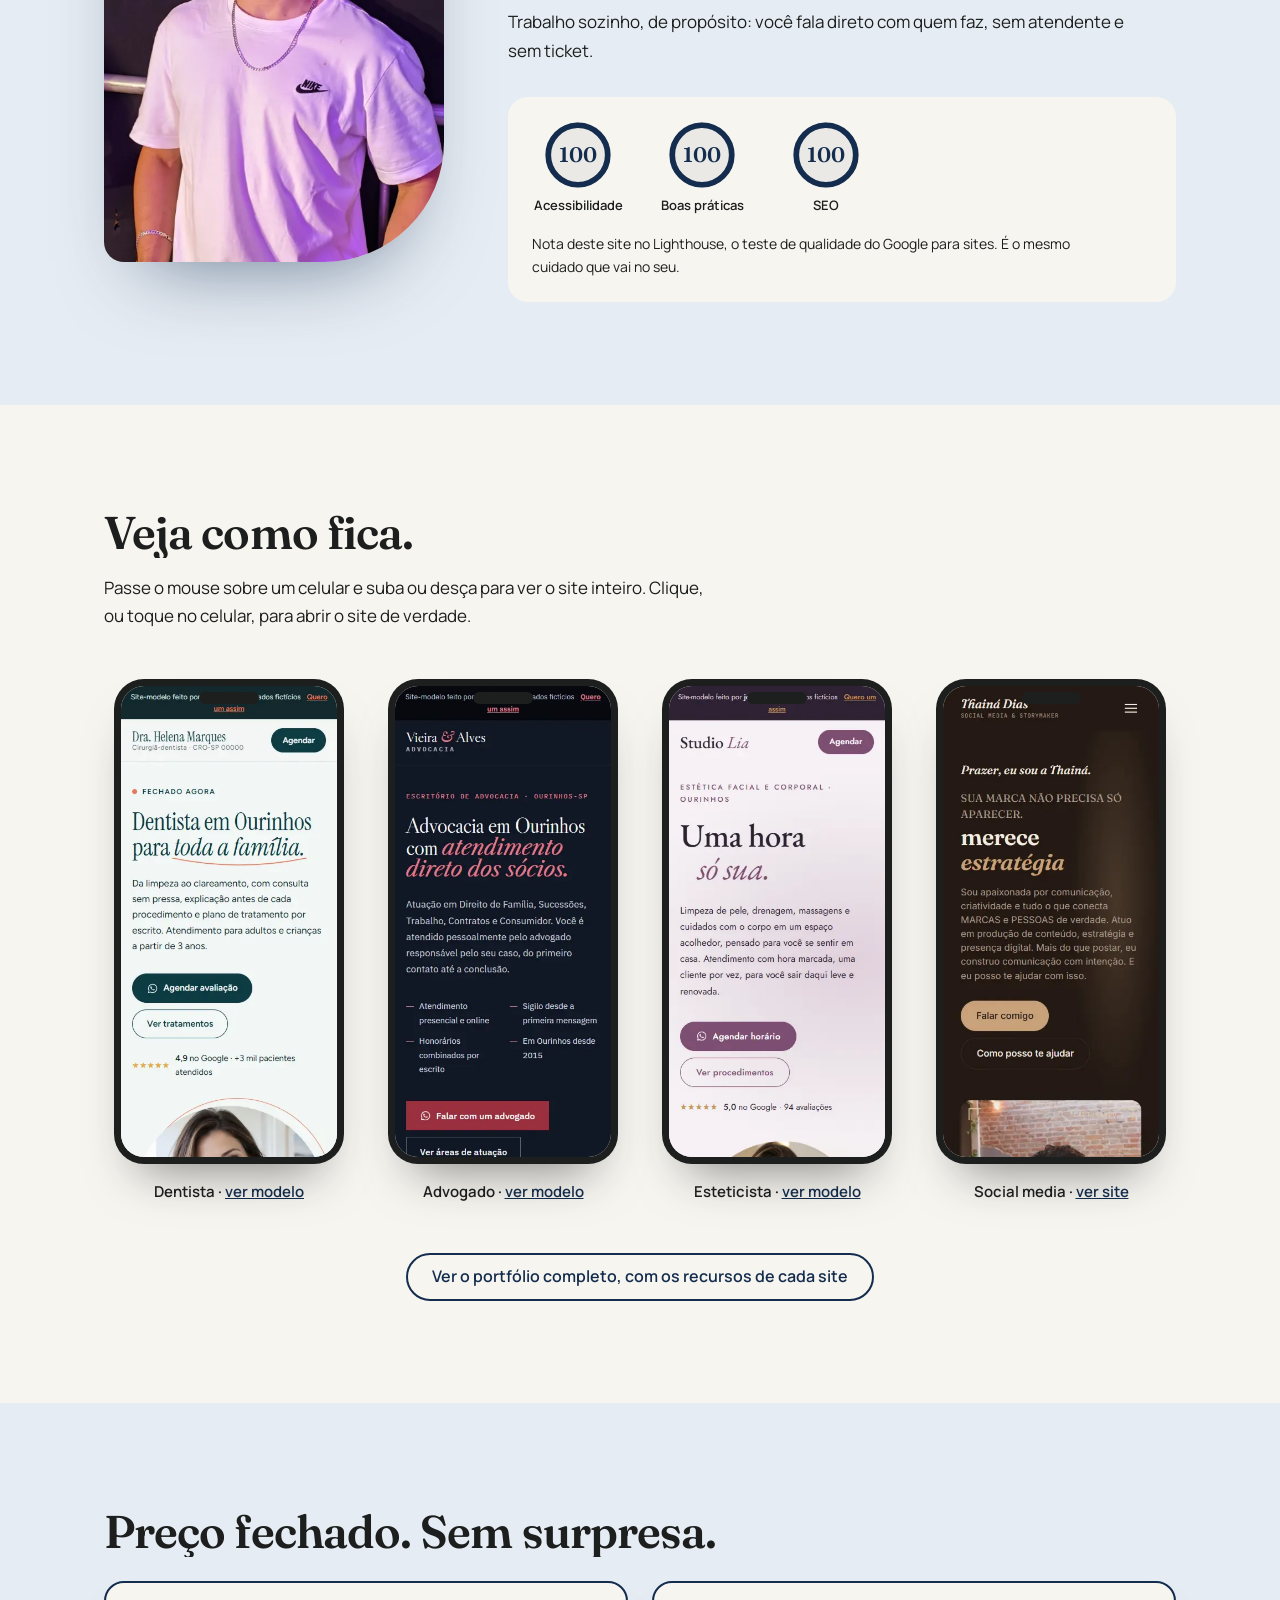
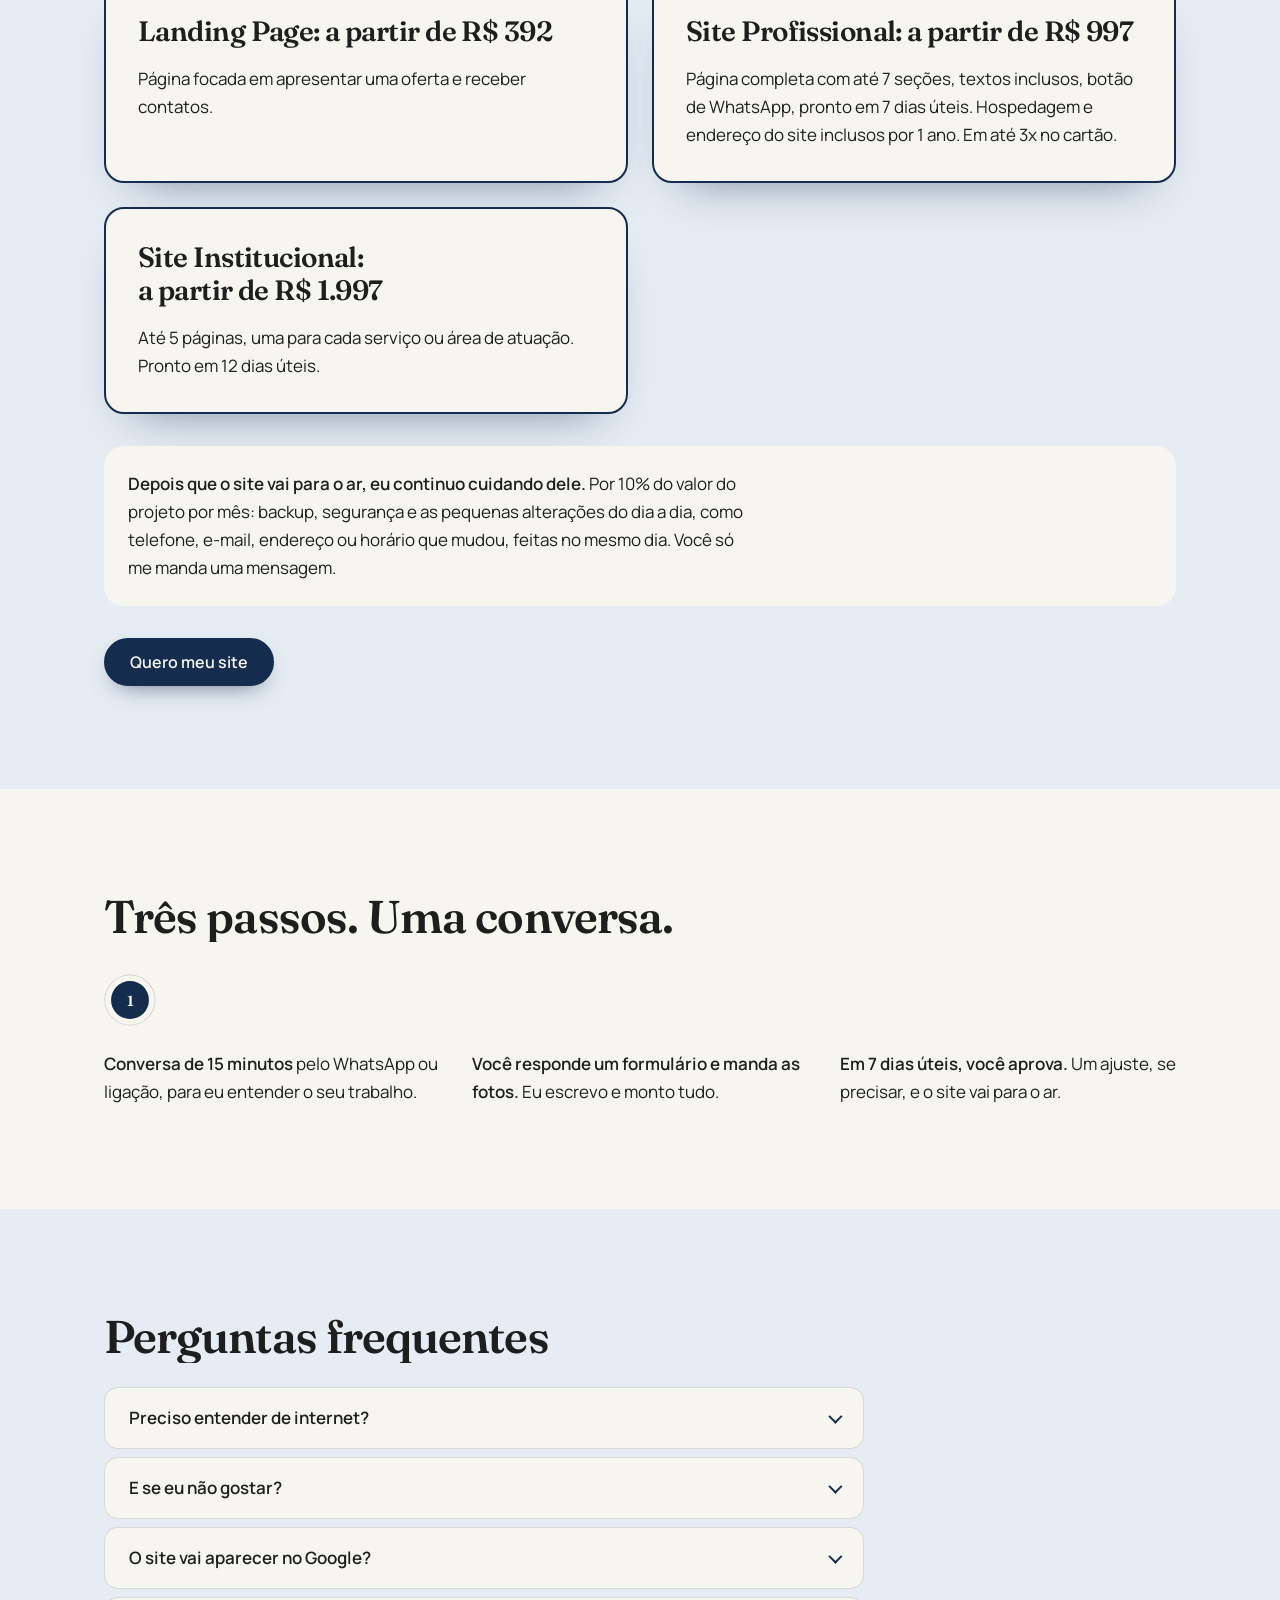
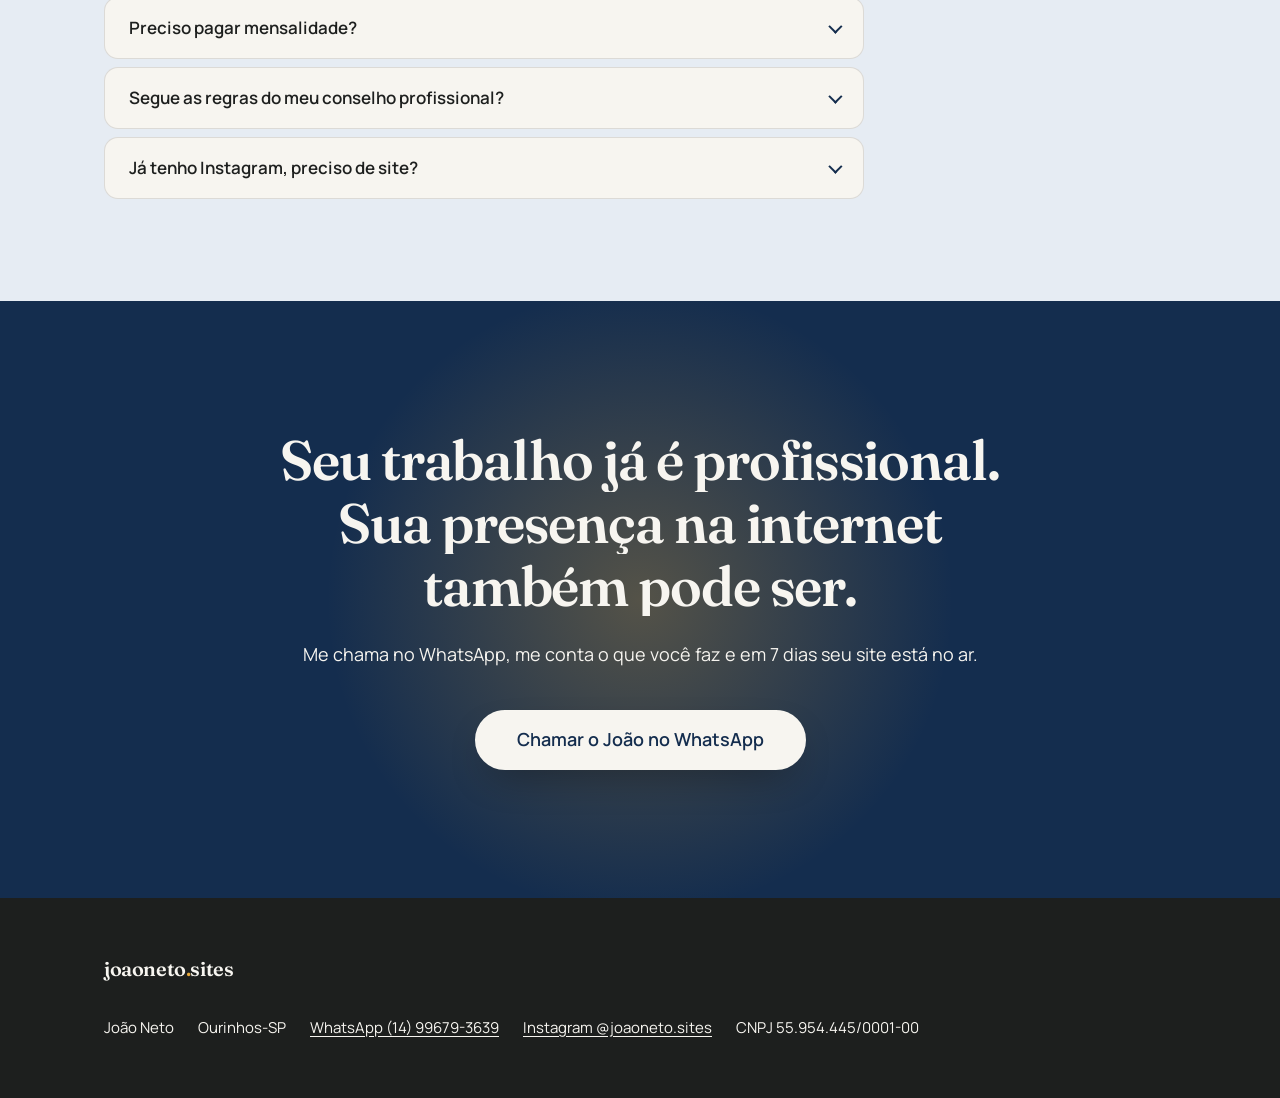
==== commit c7f3fde8: "Atualiza manutenção mensal para 10% do valor do projeto" ====
--- a/index.html
+++ b/index.html
@@ -437,7 +437,7 @@
       </div>
 
       <div class="escolha" data-surge>
-        <p><b>Depois que o site vai para o ar, eu continuo cuidando dele.</b> Por R$ 47 por mês: backup, segurança e as pequenas alterações do dia a dia, como telefone, e-mail, endereço ou horário que mudou, feitas no mesmo dia. Você só me manda uma mensagem.</p>
+        <p><b>Depois que o site vai para o ar, eu continuo cuidando dele.</b> Por 10% do valor do projeto por mês: backup, segurança e as pequenas alterações do dia a dia, como telefone, e-mail, endereço ou horário que mudou, feitas no mesmo dia. Você só me manda uma mensagem.</p>
       </div>
 
       <a class="botao botao--primario"
